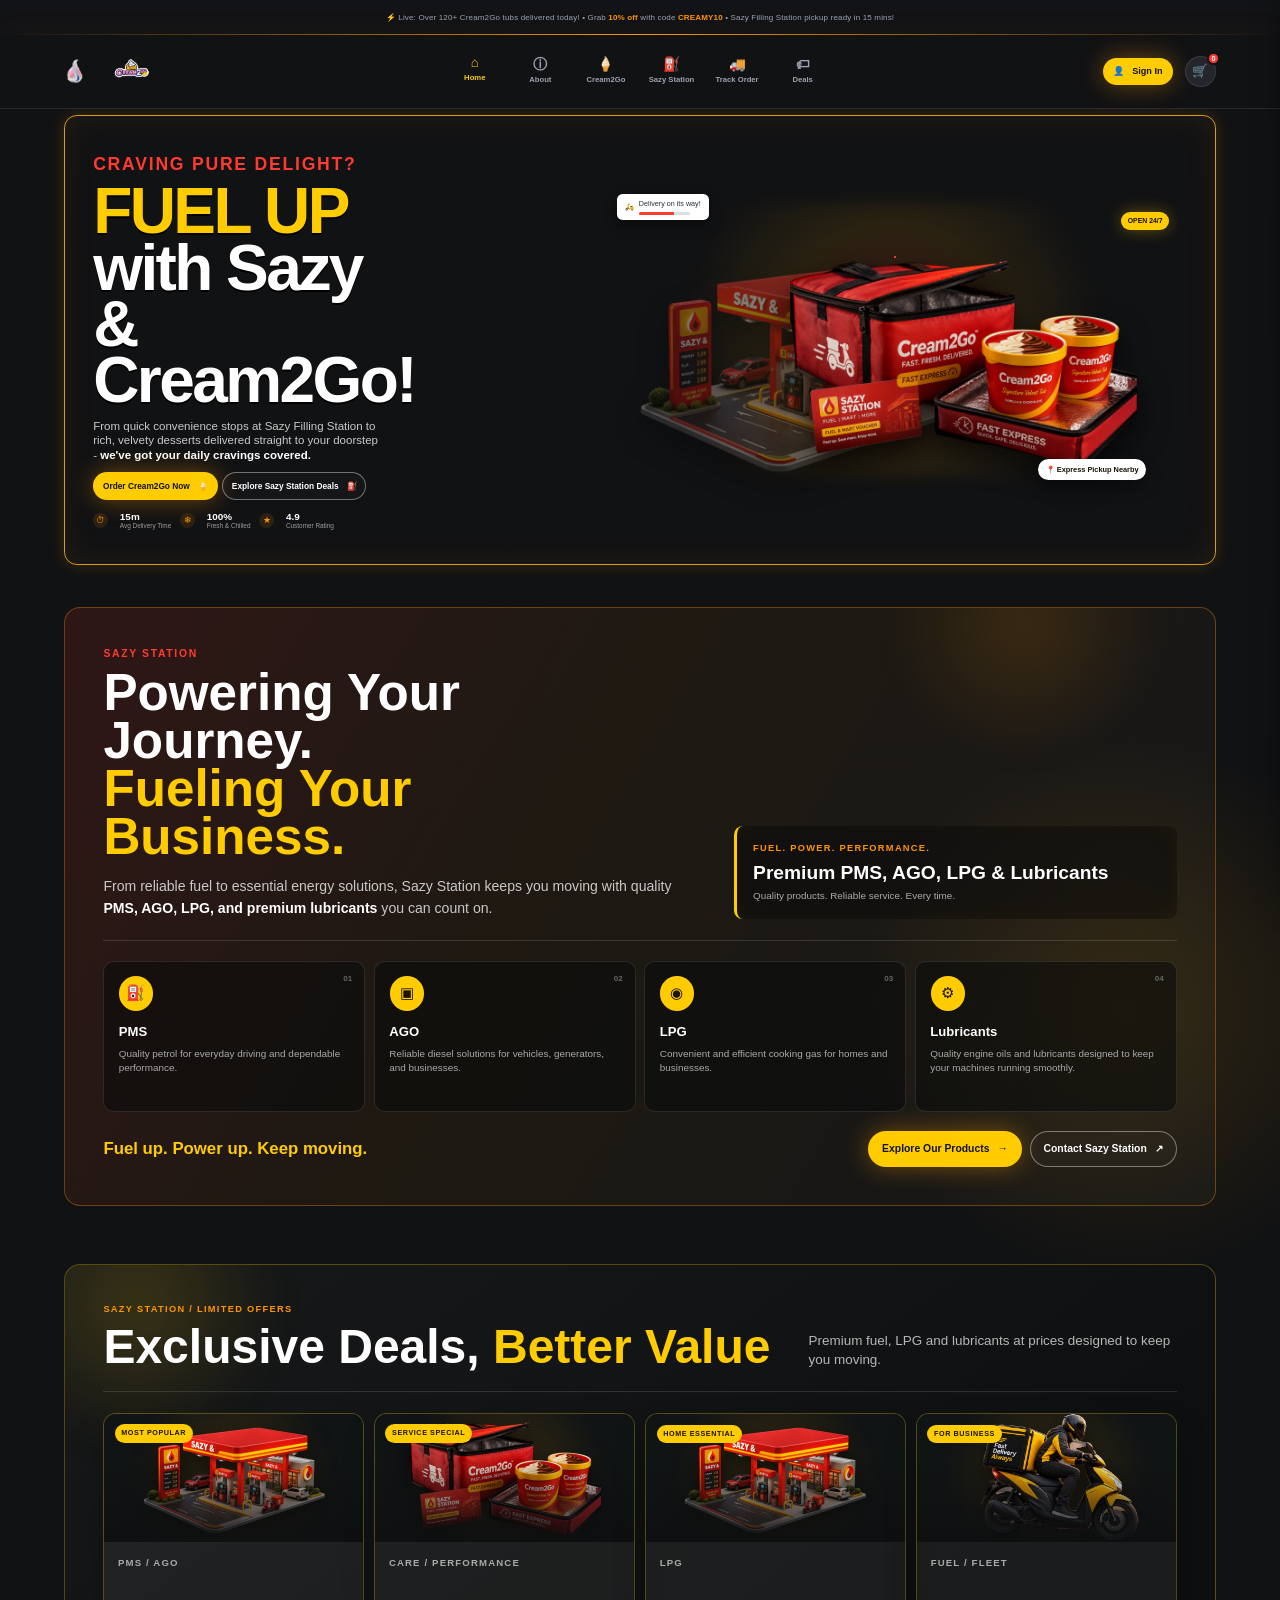
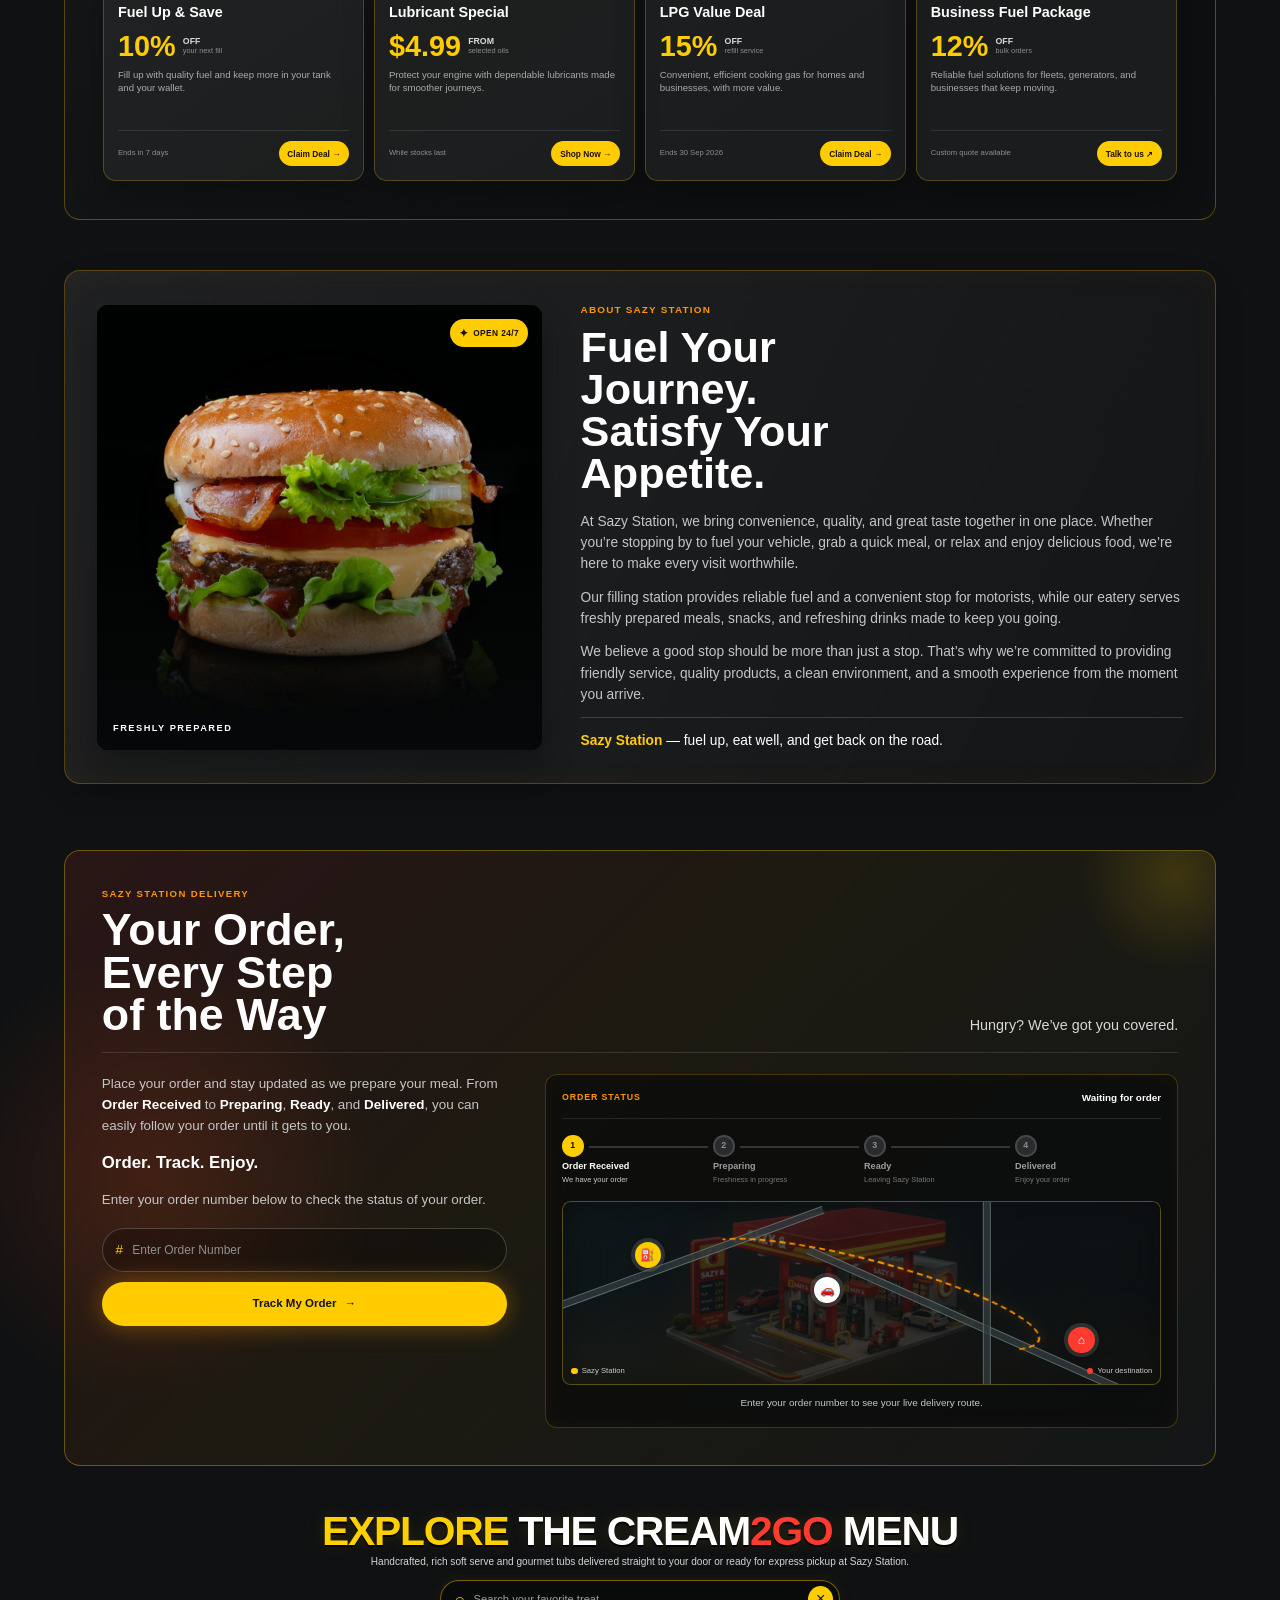
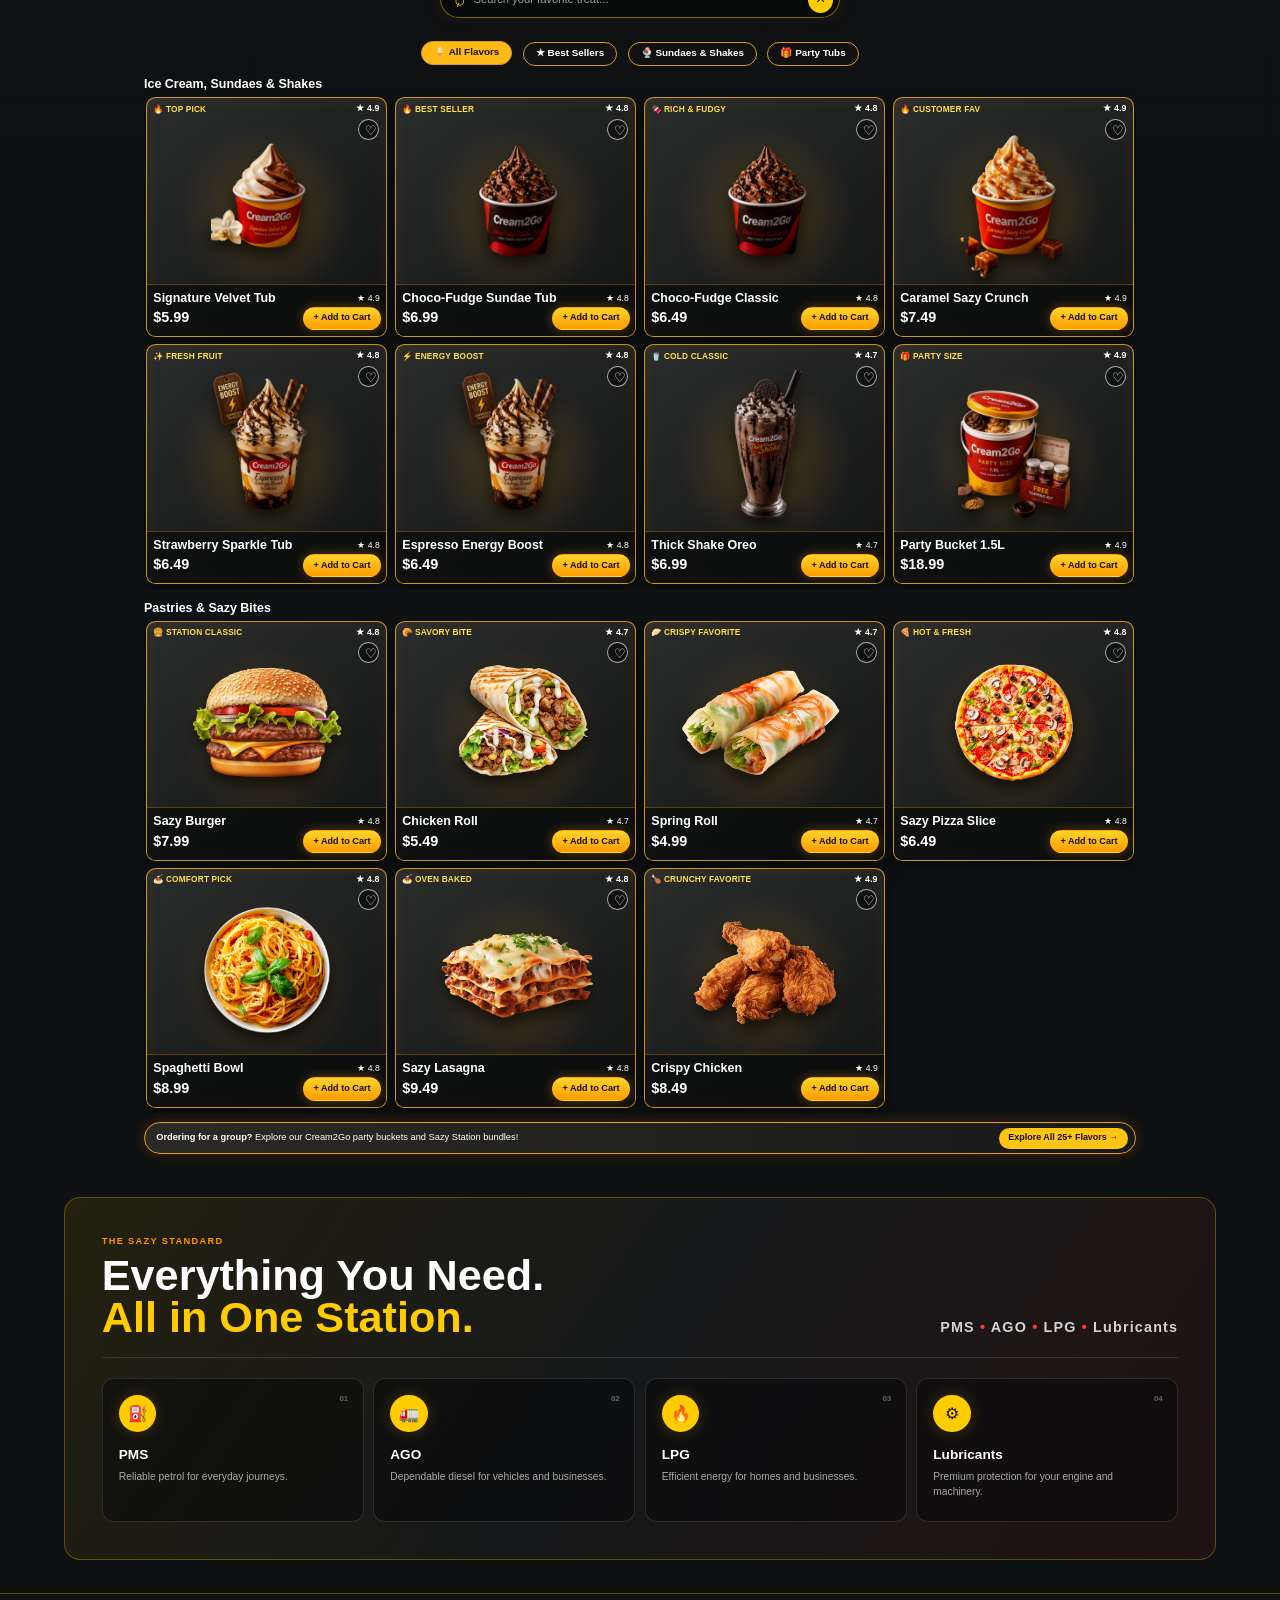
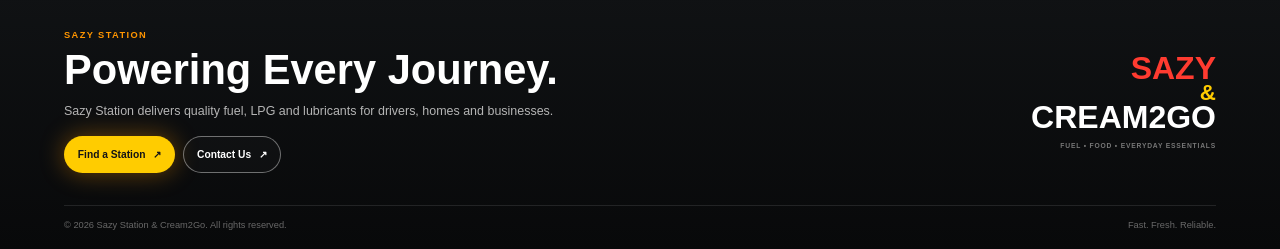
==== HTML/index.html @ ec2c4045 "first commit" ====
<!doctype html>
<html lang="en">
<head>
	<meta charset="UTF-8">
	<meta name="viewport" content="width=device-width, initial-scale=1">
	<meta name="description" content="Fast, fresh Cream2Go desserts and Sazy Station convenience, delivered with delight.">
	<title>Cream2Go | Fuel Up With Delight</title>
	<link rel="stylesheet" href="../CSS/style.css">
	<script src="../Javascript/main.js" defer></script>
</head>
<body>
	<a class="skip-link" href="#main-content">Skip to content</a>
	<div class="app-shell">
		<div class="top-ticker" role="status" aria-label="Today's delivery announcement">
			<p><span aria-hidden="true">⚡</span> Live: Over 120+ Cream2Go tubs delivered today! <span aria-hidden="true">•</span> Grab <strong>10% off</strong> with code <strong>CREAMY10</strong> <span aria-hidden="true">•</span> Sazy Filling Station pickup ready in 15 mins!</p>
		</div>
		<header class="navbar">
			<div class="container navbar__inner">
				<a class="brand" href="./index.html" aria-label="Sazy and Cream2Go home">
					<img class="brand__sazy-logo" src="../assets/BG_Removed_20260923_102336.png" alt="Sazy">
					<span class="brand__amp" aria-hidden="true"></span>
					<img class="brand__cream-logo" src="../assets/BG_Removed_20260923_102618.png" alt="Cream2Go">
				</a>

				<button class="navbar__toggle" type="button" aria-controls="primary-navigation" aria-expanded="false" data-menu-toggle>
					<span class="sr-only">Toggle menu</span><span aria-hidden="true">☰</span>
				</button>

				<nav id="primary-navigation" class="navbar__nav" aria-label="Primary navigation">
					<ul class="navbar__links">
						<li><a class="navbar__link is-active" href="#home" aria-current="page"><span aria-hidden="true">⌂</span><span>Home</span></a></li>
						<li><a class="navbar__link" href="#about"><span aria-hidden="true">ⓘ</span><span>About</span></a></li>
						<li><a class="navbar__link" href="#menu"><span aria-hidden="true">🍦</span><span>Cream2Go</span></a></li>
						<li><a class="navbar__link" href="#station"><span aria-hidden="true">⛽</span><span>Sazy Station</span></a></li>
						<li><a class="navbar__link" href="#track"><span aria-hidden="true">🚚</span><span>Track Order</span></a></li>
						<li><a class="navbar__link" href="#deals"><span aria-hidden="true">🏷</span><span>Deals</span></a></li>
					</ul>
				</nav>

				<div class="navbar__actions">
					<button class="button button--signin" type="button" data-action="signin"><span aria-hidden="true">👤</span> Sign In</button>
					<button class="icon-button cart-button" type="button" aria-label="Open cart, 0 items" data-action="cart"><span aria-hidden="true">🛒</span><span class="cart-button__badge" data-cart-count>0</span></button>
				</div>
			</div>
		</header>

		<main id="main-content" class="main-content">
			<section id="home" class="station-hero container" aria-labelledby="hero-title">
				<div class="station-hero__content">
					<p class="station-hero__eyebrow">CRAVING PURE DELIGHT?</p>
					<h1 id="hero-title" class="station-hero__title"><span class="station-hero__accent">FUEL UP</span> <span>with Sazy &amp; Cream2Go!</span></h1>
					<p class="station-hero__description">From quick convenience stops at Sazy Filling Station to rich, velvety desserts delivered straight to your doorstep - <strong>we've got your daily cravings covered.</strong></p>
					<div class="station-hero__actions">
						<button class="button button--primary button--pill" type="button" data-action="order">Order Cream2Go Now <span aria-hidden="true">🍦</span></button>
						<a class="button button--outline button--pill" href="#station">Explore Sazy Station Deals <span aria-hidden="true">⛽</span></a>
					</div>
					<div class="station-hero__metrics" aria-label="Cream2Go service metrics">
						<div class="station-metric"><span aria-hidden="true">⏱</span><strong>15m</strong><small>Avg Delivery Time</small></div>
						<div class="station-metric"><span aria-hidden="true">❄</span><strong>100%</strong><small>Fresh &amp; Chilled</small></div>
						<div class="station-metric"><span aria-hidden="true">★</span><strong>4.9</strong><small>Customer Rating</small></div>
					</div>
				</div>
				<div class="station-hero__visual" aria-label="Sazy Filling Station illustration">
					<div class="station-hero__halo" aria-hidden="true"></div>
					<img class="station-hero__station-image" src="../assets/BG_Removed_20260923_092543.png" alt="Sazy Filling Station with fuel pumps, cars, store, and delivery scooter">
					<img class="station-hero__product-image" src="../assets/BG_Removed_20260922_164307.png" alt="Cream2Go delivery bag, ice cream tubs, and Sazy Station voucher">
					<div class="station-hero__delivery"><span aria-hidden="true">🛵</span><span>Delivery on its way!<i><b></b></i></span></div>
					<span class="station-hero__badge">OPEN 24/7</span>
					<div class="station-hero__pickup"><span aria-hidden="true">📍</span> Express Pickup Nearby</div>
				</div>
			</section>

			<section id="station" class="fuel-section container" aria-labelledby="fuel-title">
				<div class="fuel-section__hero">
					<div>
						<p class="fuel-section__eyebrow">SAZY STATION</p>
						<h2 id="fuel-title">Powering Your Journey.<br><span>Fueling Your Business.</span></h2>
						<p class="fuel-section__summary">From reliable fuel to essential energy solutions, Sazy Station keeps you moving with quality <strong>PMS, AGO, LPG, and premium lubricants</strong> you can count on.</p>
					</div>
					<div class="fuel-section__short-hero"><span class="fuel-section__short-label">FUEL. POWER. PERFORMANCE.</span><strong>Premium PMS, AGO, LPG &amp; Lubricants</strong><small>Quality products. Reliable service. Every time.</small></div>
				</div>
				<div class="fuel-section__products" aria-label="Sazy Station energy products">
					<article class="fuel-card"><span class="fuel-card__number">01</span><span class="fuel-card__icon" aria-hidden="true">⛽</span><h3>PMS</h3><p>Quality petrol for everyday driving and dependable performance.</p></article>
					<article class="fuel-card"><span class="fuel-card__number">02</span><span class="fuel-card__icon" aria-hidden="true">▣</span><h3>AGO</h3><p>Reliable diesel solutions for vehicles, generators, and businesses.</p></article>
					<article class="fuel-card"><span class="fuel-card__number">03</span><span class="fuel-card__icon" aria-hidden="true">◉</span><h3>LPG</h3><p>Convenient and efficient cooking gas for homes and businesses.</p></article>
					<article class="fuel-card"><span class="fuel-card__number">04</span><span class="fuel-card__icon" aria-hidden="true">⚙</span><h3>Lubricants</h3><p>Quality engine oils and lubricants designed to keep your machines running smoothly.</p></article>
				</div>
				<div class="fuel-section__footer"><p><strong>Fuel up. Power up. Keep moving.</strong></p><div class="fuel-section__actions"><a class="button button--primary button--pill" href="#menu">Explore Our Products <span aria-hidden="true">→</span></a><button class="button button--outline button--pill" type="button" data-action="contact">Contact Sazy Station <span aria-hidden="true">↗</span></button></div></div>
			</section>

			<section id="deals" class="deals-section container" aria-labelledby="deals-title">
				<div class="deals-section__heading">
					<div><p class="deals-section__eyebrow">SAZY STATION / LIMITED OFFERS</p><h2 id="deals-title">Exclusive Deals, <span>Better Value</span></h2></div>
					<p>Premium fuel, LPG and lubricants at prices designed to keep you moving.</p>
				</div>
				<div class="deal-grid">
					<article class="deal-card deal-card--station">
						<div class="deal-card__image"><img src="../assets/BG_Removed_20260923_092543.png" alt="Sazy Station fuel pumps"><span class="deal-card__tag">MOST POPULAR</span></div>
						<div class="deal-card__body"><p class="deal-card__type">PMS / AGO</p><h3>Fuel Up &amp; Save</h3><div class="deal-card__price"><strong>10%</strong><span>OFF<br><small>your next fill</small></span></div><p>Fill up with quality fuel and keep more in your tank and your wallet.</p><div class="deal-card__meta"><span>Ends in 7 days</span><button class="deal-card__cta" type="button" data-action="deals">Claim Deal <span aria-hidden="true">→</span></button></div></div>
					</article>
					<article class="deal-card deal-card--delivery">
						<div class="deal-card__image"><img src="../assets/BG_Removed_20260922_164307.png" alt="Cream2Go delivery bag and Sazy Station voucher"><span class="deal-card__tag">SERVICE SPECIAL</span></div>
						<div class="deal-card__body"><p class="deal-card__type">CARE / PERFORMANCE</p><h3>Lubricant Special</h3><div class="deal-card__price"><strong>$4.99</strong><span>from<br><small>selected oils</small></span></div><p>Protect your engine with dependable lubricants made for smoother journeys.</p><div class="deal-card__meta"><span>While stocks last</span><button class="deal-card__cta" type="button" data-action="deals">Shop Now <span aria-hidden="true">→</span></button></div></div>
					</article>
					<article class="deal-card deal-card--lpg">
						<div class="deal-card__image"><img src="../assets/BG_Removed_20260923_092543.png" alt="Sazy Station store and service forecourt"><span class="deal-card__tag">HOME ESSENTIAL</span></div>
						<div class="deal-card__body"><p class="deal-card__type">LPG</p><h3>LPG Value Deal</h3><div class="deal-card__price"><strong>15%</strong><span>OFF<br><small>refill service</small></span></div><p>Convenient, efficient cooking gas for homes and businesses, with more value.</p><div class="deal-card__meta"><span>Ends 30 Sep 2026</span><button class="deal-card__cta" type="button" data-action="deals">Claim Deal <span aria-hidden="true">→</span></button></div></div>
					</article>
					<article class="deal-card deal-card--business">
						<div class="deal-card__image"><img src="../assets/bike.png" alt="Sazy Station delivery vehicle"><span class="deal-card__tag">FOR BUSINESS</span></div>
						<div class="deal-card__body"><p class="deal-card__type">FUEL / FLEET</p><h3>Business Fuel Package</h3><div class="deal-card__price"><strong>12%</strong><span>OFF<br><small>bulk orders</small></span></div><p>Reliable fuel solutions for fleets, generators, and businesses that keep moving.</p><div class="deal-card__meta"><span>Custom quote available</span><button class="deal-card__cta" type="button" data-action="contact">Talk to us <span aria-hidden="true">↗</span></button></div></div>
					</article>
				</div>
			</section>

			<section id="about" class="about-section container" aria-labelledby="about-title">
				<div class="about-section__visual">
					<div class="about-section__visual-glow" aria-hidden="true"></div>
					<img src="../assets/photo-1586190848861-99aa4a171e90.jpg" alt="Freshly prepared Sazy Station burger">
					<span class="about-section__stamp"><span aria-hidden="true">✦</span> OPEN 24/7</span>
					<span class="about-section__visual-label">FRESHLY PREPARED</span>
				</div>
				<div class="about-section__content">
					<div class="about-section__intro">
						<p class="about-section__eyebrow">ABOUT SAZY STATION</p>
						<h2 id="about-title">Fuel Your Journey. Satisfy Your Appetite.</h2>
					</div>
					<div class="about-section__copy">
					<p>At Sazy Station, we bring convenience, quality, and great taste together in one place. Whether you’re stopping by to fuel your vehicle, grab a quick meal, or relax and enjoy delicious food, we’re here to make every visit worthwhile.</p>
					<p>Our filling station provides reliable fuel and a convenient stop for motorists, while our eatery serves freshly prepared meals, snacks, and refreshing drinks made to keep you going.</p>
					<p>We believe a good stop should be more than just a stop. That’s why we’re committed to providing friendly service, quality products, a clean environment, and a smooth experience from the moment you arrive.</p>
					<p class="about-section__closing"><strong>Sazy Station</strong> — fuel up, eat well, and get back on the road.</p>
					</div>
				</div>
			</section>
			<section id="track" class="journey-section container" aria-labelledby="journey-title">
				<div class="journey-section__heading">
					<div>
						<p class="journey-section__eyebrow">SAZY STATION DELIVERY</p>
						<h2 id="journey-title">Your Order, Every Step of the Way</h2>
					</div>
					<p class="journey-section__lead">Hungry? We’ve got you covered.</p>
				</div>
				<div class="order-tracker">
					<div class="order-tracker__intro">
						<p>Place your order and stay updated as we prepare your meal. From <strong>Order Received</strong> to <strong>Preparing</strong>, <strong>Ready</strong>, and <strong>Delivered</strong>, you can easily follow your order until it gets to you.</p>
						<p class="order-tracker__motto"><strong>Order. Track. Enjoy.</strong></p>
						<p>Enter your order number below to check the status of your order.</p>
						<form class="order-tracker__form" data-track-form>
							<label class="sr-only" for="order-number">Enter order number</label>
							<div class="order-tracker__input-wrap"><span aria-hidden="true">#</span><input id="order-number" name="order-number" type="text" inputmode="text" placeholder="Enter Order Number" minlength="3" required></div>
							<button class="button button--primary button--pill" type="submit">Track My Order <span aria-hidden="true">→</span></button>
						</form>
						<p class="order-tracker__form-message" data-track-message role="status"></p>
					</div>
					<div class="order-tracker__status" data-track-result aria-live="polite">
						<div class="order-tracker__status-head"><span>ORDER STATUS</span><strong data-track-id>Waiting for order</strong></div>
						<ol class="order-timeline" aria-label="Order progress">
							<li class="is-current" data-track-step="received"><span>1</span><strong>Order Received</strong><small>We have your order</small></li>
							<li data-track-step="preparing"><span>2</span><strong>Preparing</strong><small>Freshness in progress</small></li>
							<li data-track-step="ready"><span>3</span><strong>Ready</strong><small>Leaving Sazy Station</small></li>
							<li data-track-step="delivered"><span>4</span><strong>Delivered</strong><small>Enjoy your order</small></li>
						</ol>
						<div class="delivery-map" aria-label="Delivery route map">
							<img class="delivery-map__scene" src="../assets/BG_Removed_20260923_092543.png" alt="Sazy Station delivery starting point">
							<div class="delivery-map__veil"></div>
							<div class="delivery-map__road delivery-map__road--one"></div><div class="delivery-map__road delivery-map__road--two"></div><div class="delivery-map__road delivery-map__road--three"></div>
							<div class="delivery-map__route"></div><span class="delivery-map__pin delivery-map__pin--station" aria-label="Sazy Station">⛽</span><span class="delivery-map__pin delivery-map__pin--home" aria-label="Delivery destination">⌂</span><span class="delivery-map__rider" data-track-rider aria-hidden="true">🚗</span>
							<div class="delivery-map__legend"><span><i class="delivery-map__dot delivery-map__dot--station"></i>Sazy Station</span><span><i class="delivery-map__dot delivery-map__dot--home"></i>Your destination</span></div>
						</div>
						<p class="order-tracker__eta" data-track-eta>Enter your order number to see your live delivery route.</p>
					</div>
				</div>
			</section>
			<section id="menu" class="menu-page container" aria-labelledby="menu-title">
			<h1 id="menu-title" class="menu-title"><span>EXPLORE</span> THE CREAM<span>2GO</span> MENU</h1>
			<p class="menu-subtitle">Handcrafted, rich soft serve and gourmet tubs delivered straight to your door or ready for express pickup at Sazy Station.</p>
			<div class="menu-search">
				<label class="sr-only" for="product-search">Search Cream2Go products</label>
				<span class="menu-search__icon" aria-hidden="true">⌕</span>
				<input id="product-search" type="search" placeholder="Search your favorite treat..." autocomplete="off" data-product-search>
				<button class="menu-search__clear" type="button" aria-label="Clear product search" data-search-clear hidden>×</button>
			</div>
			<p class="menu-search__status" data-search-status role="status" aria-live="polite"></p>
			<div class="menu-filters" aria-label="Menu categories">
				<button class="filter-button is-active" type="button">🍦 All Flavors</button>
				<button class="filter-button" type="button">★ Best Sellers</button>
				<button class="filter-button" type="button">🍨 Sundaes &amp; Shakes</button>
				<button class="filter-button" type="button">🎁 Party Tubs</button>
			</div>
			<h2 class="catalog-heading">Ice Cream, Sundaes &amp; Shakes</h2>
			<div class="product-grid product-grid--slider" aria-label="Ice cream products">
				<article class="product-card" data-product="Signature Velvet Tub" data-price="5.99"><div class="product-card__topline"><span>🔥 TOP PICK</span><strong>★ 4.9</strong></div><div class="product-card__image-wrap"><img src="../assets/BG_Removed_20260922_160816.png" alt="Signature Velvet ice cream tub"><button class="favorite-button" type="button" aria-label="Add Signature Velvet to favorites" data-action="favorite" aria-pressed="false">♡</button></div><div class="product-card__details"><h2>Signature Velvet Tub</h2><span>★ 4.9</span><p>$5.99</p><button class="button button--add" type="button" data-action="add-to-cart">+ Add to Cart</button></div></article>
				<article class="product-card" data-product="Choco-Fudge Sundae Tub" data-price="6.99"><div class="product-card__topline"><span>🔥 BEST SELLER</span><strong>★ 4.8</strong></div><div class="product-card__image-wrap"><img src="../assets/BG_Removed_20260922_161132.png" alt="Choco-Fudge Sundae Tub"><button class="favorite-button" type="button" aria-label="Add Choco-Fudge to favorites" data-action="favorite" aria-pressed="false">♡</button></div><div class="product-card__details"><h2>Choco-Fudge Sundae Tub</h2><span>★ 4.8</span><p>$6.99</p><button class="button button--add" type="button" data-action="add-to-cart">+ Add to Cart</button></div></article>
				<article class="product-card" data-product="Choco-Fudge Classic" data-price="6.49"><div class="product-card__topline"><span>🍫 RICH &amp; FUDGY</span><strong>★ 4.8</strong></div><div class="product-card__image-wrap"><img src="../assets/BG_Removed_20260922_160911.png" alt="Choco-Fudge Classic ice cream tub"><button class="favorite-button" type="button" aria-label="Add Choco-Fudge Classic to favorites" data-action="favorite" aria-pressed="false">♡</button></div><div class="product-card__details"><h2>Choco-Fudge Classic</h2><span>★ 4.8</span><p>$6.49</p><button class="button button--add" type="button" data-action="add-to-cart">+ Add to Cart</button></div></article>
				<article class="product-card" data-product="Caramel Sazy Crunch" data-price="7.49"><div class="product-card__topline"><span>🔥 CUSTOMER FAV</span><strong>★ 4.9</strong></div><div class="product-card__image-wrap"><img src="../assets/BG_Removed_20260922_161207.png" alt="Caramel Sazy Crunch ice cream tub"><button class="favorite-button" type="button" aria-label="Add Caramel Sazy Crunch to favorites" data-action="favorite" aria-pressed="false">♡</button></div><div class="product-card__details"><h2>Caramel Sazy Crunch</h2><span>★ 4.9</span><p>$7.49</p><button class="button button--add" type="button" data-action="add-to-cart">+ Add to Cart</button></div></article>
				<article class="product-card" data-product="Strawberry Sparkle Tub" data-price="6.49"><div class="product-card__topline"><span>✨ FRESH FRUIT</span><strong>★ 4.8</strong></div><div class="product-card__image-wrap"><img src="../assets/BG_Removed_20260922_161254.png" alt="Strawberry Sparkle ice cream tub"><button class="favorite-button" type="button" aria-label="Add Strawberry Sparkle to favorites" data-action="favorite" aria-pressed="false">♡</button></div><div class="product-card__details"><h2>Strawberry Sparkle Tub</h2><span>★ 4.8</span><p>$6.49</p><button class="button button--add" type="button" data-action="add-to-cart">+ Add to Cart</button></div></article>
				<article class="product-card" data-product="Espresso Energy Boost" data-price="6.49"><div class="product-card__topline"><span>⚡ ENERGY BOOST</span><strong>★ 4.8</strong></div><div class="product-card__image-wrap"><img src="../assets/BG_Removed_20260922_163102.png" alt="Espresso Energy Boost sundae"><button class="favorite-button" type="button" aria-label="Add Espresso Energy Boost to favorites" data-action="favorite" aria-pressed="false">♡</button></div><div class="product-card__details"><h2>Espresso Energy Boost</h2><span>★ 4.8</span><p>$6.49</p><button class="button button--add" type="button" data-action="add-to-cart">+ Add to Cart</button></div></article>
				<article class="product-card" data-product="Thick Shake Oreo" data-price="6.99"><div class="product-card__topline"><span>🥤 COLD CLASSIC</span><strong>★ 4.7</strong></div><div class="product-card__image-wrap"><img src="../assets/BG_Removed_20260922_163305.png" alt="Cream2Go Oreo thick shake"><button class="favorite-button" type="button" aria-label="Add Thick Shake Oreo to favorites" data-action="favorite" aria-pressed="false">♡</button></div><div class="product-card__details"><h2>Thick Shake Oreo</h2><span>★ 4.7</span><p>$6.99</p><button class="button button--add" type="button" data-action="add-to-cart">+ Add to Cart</button></div></article>
				<article class="product-card" data-product="Party Bucket 1.5L" data-price="18.99"><div class="product-card__topline"><span>🎁 PARTY SIZE</span><strong>★ 4.9</strong></div><div class="product-card__image-wrap"><img src="../assets/BG_Removed_20260922_163647.png" alt="Cream2Go 1.5 liter party bucket with topping kit"><button class="favorite-button" type="button" aria-label="Add Party Bucket to favorites" data-action="favorite" aria-pressed="false">♡</button></div><div class="product-card__details"><h2>Party Bucket 1.5L</h2><span>★ 4.9</span><p>$18.99</p><button class="button button--add" type="button" data-action="add-to-cart">+ Add to Cart</button></div></article>
			</div>
			<h2 class="catalog-heading">Pastries &amp; Sazy Bites</h2>
			<div class="product-grid product-grid--slider" aria-label="Pastries and savory bites">
				<article class="product-card" data-product="Sazy Burger" data-price="7.99"><div class="product-card__topline"><span>🍔 STATION CLASSIC</span><strong>★ 4.8</strong></div><div class="product-card__image-wrap"><img src="../assets/burger.png" alt="Sazy burger"><button class="favorite-button" type="button" aria-label="Add Sazy Burger to favorites" data-action="favorite" aria-pressed="false">♡</button></div><div class="product-card__details"><h2>Sazy Burger</h2><span>★ 4.8</span><p>$7.99</p><button class="button button--add" type="button" data-action="add-to-cart">+ Add to Cart</button></div></article>
				<article class="product-card" data-product="Chicken Roll" data-price="5.49"><div class="product-card__topline"><span>🥐 SAVORY BITE</span><strong>★ 4.7</strong></div><div class="product-card__image-wrap"><img src="../assets/chicken-roll.png" alt="Chicken roll pastry"><button class="favorite-button" type="button" aria-label="Add Chicken Roll to favorites" data-action="favorite" aria-pressed="false">♡</button></div><div class="product-card__details"><h2>Chicken Roll</h2><span>★ 4.7</span><p>$5.49</p><button class="button button--add" type="button" data-action="add-to-cart">+ Add to Cart</button></div></article>
				<article class="product-card" data-product="Spring Roll" data-price="4.99"><div class="product-card__topline"><span>🥟 CRISPY FAVORITE</span><strong>★ 4.7</strong></div><div class="product-card__image-wrap"><img src="../assets/spring-roll.png" alt="Crispy spring rolls"><button class="favorite-button" type="button" aria-label="Add Spring Roll to favorites" data-action="favorite" aria-pressed="false">♡</button></div><div class="product-card__details"><h2>Spring Roll</h2><span>★ 4.7</span><p>$4.99</p><button class="button button--add" type="button" data-action="add-to-cart">+ Add to Cart</button></div></article>
				<article class="product-card" data-product="Sazy Pizza Slice" data-price="6.49"><div class="product-card__topline"><span>🍕 HOT &amp; FRESH</span><strong>★ 4.8</strong></div><div class="product-card__image-wrap"><img src="../assets/pizza.png" alt="Fresh pizza slice"><button class="favorite-button" type="button" aria-label="Add Pizza Slice to favorites" data-action="favorite" aria-pressed="false">♡</button></div><div class="product-card__details"><h2>Sazy Pizza Slice</h2><span>★ 4.8</span><p>$6.49</p><button class="button button--add" type="button" data-action="add-to-cart">+ Add to Cart</button></div></article>
				<article class="product-card" data-product="Spaghetti Bowl" data-price="8.99"><div class="product-card__topline"><span>🍝 COMFORT PICK</span><strong>★ 4.8</strong></div><div class="product-card__image-wrap"><img src="../assets/spaghetti.png" alt="Spaghetti bowl"><button class="favorite-button" type="button" aria-label="Add Spaghetti Bowl to favorites" data-action="favorite" aria-pressed="false">♡</button></div><div class="product-card__details"><h2>Spaghetti Bowl</h2><span>★ 4.8</span><p>$8.99</p><button class="button button--add" type="button" data-action="add-to-cart">+ Add to Cart</button></div></article>
				<article class="product-card" data-product="Sazy Lasagna" data-price="9.49"><div class="product-card__topline"><span>🍝 OVEN BAKED</span><strong>★ 4.8</strong></div><div class="product-card__image-wrap"><img src="../assets/lasagna.png" alt="Baked lasagna portion"><button class="favorite-button" type="button" aria-label="Add Sazy Lasagna to favorites" data-action="favorite" aria-pressed="false">♡</button></div><div class="product-card__details"><h2>Sazy Lasagna</h2><span>★ 4.8</span><p>$9.49</p><button class="button button--add" type="button" data-action="add-to-cart">+ Add to Cart</button></div></article>
				<article class="product-card" data-product="Crispy Chicken" data-price="8.49"><div class="product-card__topline"><span>🍗 CRUNCHY FAVORITE</span><strong>★ 4.9</strong></div><div class="product-card__image-wrap"><img src="../assets/fried-chicken.png" alt="Crispy fried chicken"><button class="favorite-button" type="button" aria-label="Add Crispy Chicken to favorites" data-action="favorite" aria-pressed="false">♡</button></div><div class="product-card__details"><h2>Crispy Chicken</h2><span>★ 4.9</span><p>$8.49</p><button class="button button--add" type="button" data-action="add-to-cart">+ Add to Cart</button></div></article>
			</div>
			<div class="group-order"><span><strong>Ordering for a group?</strong> Explore our Cream2Go party buckets and Sazy Station bundles!</span><button type="button" data-action="deals">Explore All 25+ Flavors <span aria-hidden="true">→</span></button></div>
		</section>
		<section class="essentials-section container" aria-labelledby="essentials-title">
			<div class="essentials-section__heading"><div><p class="essentials-section__eyebrow">THE SAZY STANDARD</p><h2 id="essentials-title">Everything You Need.<br><span>All in One Station.</span></h2></div><p>PMS <b>•</b> AGO <b>•</b> LPG <b>•</b> Lubricants</p></div>
			<div class="essentials-grid">
				<article class="essential-card"><span class="essential-card__icon" aria-hidden="true">⛽</span><span class="essential-card__index">01</span><h3>PMS</h3><p>Reliable petrol for everyday journeys.</p></article>
				<article class="essential-card"><span class="essential-card__icon" aria-hidden="true">🚛</span><span class="essential-card__index">02</span><h3>AGO</h3><p>Dependable diesel for vehicles and businesses.</p></article>
				<article class="essential-card"><span class="essential-card__icon" aria-hidden="true">🔥</span><span class="essential-card__index">03</span><h3>LPG</h3><p>Efficient energy for homes and businesses.</p></article>
				<article class="essential-card"><span class="essential-card__icon" aria-hidden="true">⚙</span><span class="essential-card__index">04</span><h3>Lubricants</h3><p>Premium protection for your engine and machinery.</p></article>
			</div>
		</section>
		</main>

		<footer class="site-footer">
			<div class="site-footer__inner container"><div class="site-footer__copy"><p class="site-footer__eyebrow">SAZY STATION</p><h2>Powering Every Journey.</h2><p>Sazy Station delivers quality fuel, LPG and lubricants for drivers, homes and businesses.</p><div class="site-footer__actions"><a class="button button--primary button--pill" href="#station">Find a Station <span aria-hidden="true">↗</span></a><button class="button button--outline button--pill" type="button" data-action="contact">Contact Us <span aria-hidden="true">↗</span></button></div></div><div class="site-footer__mark" aria-hidden="true"><span>SAZY</span><b>&amp;</b><strong>CREAM2GO</strong><small>FUEL • FOOD • EVERYDAY ESSENTIALS</small></div></div>
			<div class="site-footer__bottom container"><p>&copy; <span data-current-year>2026</span> Sazy Station &amp; Cream2Go. All rights reserved.</p><span>Fast. Fresh. Reliable.</span></div>
		</footer>
		<div class="cart-backdrop" data-cart-close></div>
		<aside class="cart-panel" aria-labelledby="cart-title" aria-hidden="true">
			<div class="cart-panel__header"><h2 id="cart-title">Your Cart</h2><button class="cart-panel__close" type="button" aria-label="Close cart" data-cart-close>×</button></div>
			<div class="cart-panel__items" data-cart-items><p class="cart-panel__empty">Your cart is empty.</p></div>
			<div class="cart-panel__footer"><div><span>Total</span><strong data-cart-total>$0.00</strong></div><button class="button button--primary button--pill" type="button" data-action="checkout">Checkout</button></div>
		</aside>
		<div class="toast" role="status" aria-live="polite" data-toast></div>
	</div>
</body>
</html>
---- CSS/style.css ----
:root {
	/* Color tokens */
	--bg-primary: #121316;
	--bg-secondary: #1a1c21;
	--text-primary: #ffffff;
	--text-secondary: #9ca3af;
	--text-muted: #6b7280;
	--accent-red: #ff3b30;
	--accent-gold: #ffcc00;
	--accent-orange: #ff9500;
	--card-bg: rgba(255, 255, 255, 0.05);
	--card-bg-strong: rgba(255, 255, 255, 0.08);
	--border-subtle: rgba(255, 255, 255, 0.1);
	--border-glow: 1px solid rgba(255, 153, 0, 0.3);

	/* Ambient glow tokens */
	--glow-yellow: radial-gradient(circle, rgba(255, 204, 0, 0.16), transparent 65%);
	--glow-orange: radial-gradient(circle, rgba(255, 149, 0, 0.14), transparent 68%);
	--shadow-glow: 0 0 25px rgba(255, 153, 0, 0.4);
	--shadow-glow-soft: 0 0 40px rgba(255, 153, 0, 0.16);
	--shadow-card: 0 16px 40px rgba(0, 0, 0, 0.24);

	/* Typography tokens */
	--font-sans: "Trebuchet MS", "Arial Narrow", Arial, sans-serif;
	--text-xs: 0.75rem;
	--text-sm: 0.875rem;
	--text-base: 1rem;
	--text-lg: 1.125rem;
	--text-xl: 1.375rem;
	--text-display: clamp(2.25rem, 7vw, 5.25rem);
	--line-tight: 1.05;
	--line-normal: 1.5;

	/* Layout tokens */
	--content-width: 72rem;
	--gutter: clamp(1.25rem, 4vw, 4rem);
	--space-1: 0.25rem;
	--space-2: 0.5rem;
	--space-3: 0.75rem;
	--space-4: 1rem;
	--space-5: 1.5rem;
	--space-6: 2rem;
	--space-7: 3rem;
	--space-8: 5rem;
	--radius-sm: 0.375rem;
	--radius-md: 0.75rem;
	--radius-pill: 999px;
	--transition-fast: 160ms ease;
}

*,
*::before,
*::after {
	box-sizing: border-box;
}

html {
	font-size: 100%;
	scroll-behavior: smooth;
}

body {
	min-width: 320px;
	min-height: 100vh;
	margin: 0;
	overflow-x: hidden;
	color: var(--text-primary);
	background: var(--bg-primary);
	font-family: var(--font-sans);
	font-size: var(--text-base);
	line-height: var(--line-normal);
	-webkit-font-smoothing: antialiased;
	text-rendering: optimizeLegibility;
}

button,
input,
textarea,
select {
	color: inherit;
	font: inherit;
}

button,
a {
	-webkit-tap-highlight-color: transparent;
}

button {
	border: 0;
	cursor: pointer;
}

a {
	color: inherit;
	text-decoration: none;
}

img,
svg {
	display: block;
	max-width: 100%;
}

ul,
ol {
	padding: 0;
	list-style: none;
}

:focus-visible {
	outline: 3px solid var(--accent-gold);
	outline-offset: 4px;
}

::selection {
	color: var(--bg-primary);
	background: var(--accent-gold);
}

.skip-link {
	position: fixed;
	z-index: 10;
	top: var(--space-3);
	left: var(--space-3);
	padding: var(--space-2) var(--space-3);
	color: var(--bg-primary);
	background: var(--accent-gold);
	border-radius: var(--radius-sm);
	transform: translateY(-150%);
	transition: transform var(--transition-fast);
}

.skip-link:focus {
	transform: translateY(0);
}

.app-shell {
	position: relative;
	isolation: isolate;
	min-height: 100vh;
	overflow: hidden;
	background: radial-gradient(circle at 12% 55%, rgba(255, 84, 25, 0.14), transparent 14rem), radial-gradient(circle at 88% 20%, rgba(255, 170, 0, 0.13), transparent 17rem), linear-gradient(180deg, #111214 0%, #0e1011 100%);
}

.app-shell::before,
.app-shell::after {
	position: absolute;
	z-index: -1;
	width: min(42rem, 70vw);
	aspect-ratio: 1;
	content: "";
	pointer-events: none;
}

.app-shell::before {
	top: 5rem;
	right: 5%;
	width: 2px;
	height: 2px;
	background: #ffcc00;
	box-shadow: 10rem 5rem #ff7b00, -20rem 11rem #ff3b30, 28rem 19rem #ffcc00, -7rem 22rem #ff7b00, 42rem 7rem #ff3b30, 17rem 31rem #ffcc00;
}

.app-shell::after {
	inset: 4.2rem 0 auto;
	width: 100%;
	height: 1px;
	background: linear-gradient(90deg, transparent, rgba(255, 120, 0, 0.45), transparent);
}

.container {
	width: min(100% - (var(--gutter) * 2), var(--content-width));
	margin-inline: auto;
}

.site-header {
	padding-block: var(--space-5);
	border-bottom: 1px solid var(--border-subtle);
}

.site-header__inner,
.site-nav,
.site-nav__list,
.hero__actions,
.status-row {
	display: flex;
	align-items: center;
}

.site-header__inner {
	justify-content: space-between;
	gap: var(--space-5);
}

.brand {
	display: inline-flex;
	align-items: center;
	gap: var(--space-3);
	font-weight: 800;
	letter-spacing: 0.04em;
	text-transform: uppercase;
}

.brand__mark {
	display: grid;
	width: 2.5rem;
	height: 2.5rem;
	place-items: center;
	color: var(--bg-primary);
	background: var(--accent-gold);
	border-radius: var(--radius-sm);
	box-shadow: var(--shadow-glow);
}

.site-nav__list {
	gap: var(--space-5);
}

.site-nav__link {
	color: var(--text-secondary);
	font-size: var(--text-sm);
	transition: color var(--transition-fast);
}

.site-nav__link:hover,
.site-nav__link[aria-current="page"] {
	color: var(--text-primary);
}

.main-content { padding-block: 0.55rem 1rem; }

.station-hero {
	display: grid;
	grid-template-columns: minmax(0, 0.88fr) minmax(22rem, 1.12fr);
	align-items: center;
	gap: clamp(1rem, 3vw, 3.5rem);
	min-height: 24rem;
	padding-block: 0.75rem 1rem;
}

.station-hero__content { position: relative; z-index: 1; }
.station-hero__eyebrow { margin: 0 0 0.35rem; color: var(--accent-red); font-size: clamp(0.72rem, 1.6vw, 1rem); font-weight: 900; letter-spacing: 0.1em; }
.station-hero__title { max-width: 10ch; margin: 0 0 0.8rem; font-size: clamp(2rem, 5vw, 4.35rem); font-weight: 900; line-height: 0.94; letter-spacing: -0.04em; text-shadow: 0 0.15rem 0 #000; }
.station-hero__title span { display: block; color: var(--accent-gold); }
.station-hero__description { max-width: 29rem; margin: 0 0 1rem; color: #c9c9c9; font-size: clamp(0.72rem, 1.35vw, 0.95rem); line-height: 1.45; }
.station-hero__description strong { color: #fff; }
.station-hero__actions { display: flex; flex-wrap: wrap; gap: 0.5rem; }
.station-hero__actions .button { min-height: 2.3rem; padding: 0.5rem 0.85rem; font-size: 0.7rem; }
.station-hero__metrics { display: flex; flex-wrap: wrap; gap: 0.7rem; margin-top: 1.2rem; }
.station-metric { display: grid; grid-template-columns: 1.35rem auto; column-gap: 0.32rem; align-items: center; min-width: 5rem; }
.station-metric > span { grid-row: span 2; display: grid; width: 1.25rem; height: 1.25rem; place-items: center; color: var(--accent-orange); background: rgba(255, 149, 0, 0.12); border-radius: 50%; font-size: 0.7rem; }
.station-metric strong { font-size: 0.7rem; line-height: 1; }
.station-metric small { color: #9d9d9d; font-size: 0.49rem; line-height: 1.1; white-space: nowrap; }
.station-hero__visual { position: relative; min-height: 22rem; }
.station-hero__halo { position: absolute; inset: 8% 4%; background: radial-gradient(circle, rgba(255, 54, 28, 0.2), rgba(255, 174, 0, 0.06) 42%, transparent 68%); filter: blur(0.5rem); }
.station-hero__visual img { position: absolute; inset: 0; width: 100%; height: 100%; object-fit: contain; filter: drop-shadow(0 1rem 1.2rem rgba(0, 0, 0, 0.65)); }
.station-hero__badge { position: absolute; top: 9%; right: 5%; padding: 0.35rem 0.65rem; color: #17100a; background: var(--accent-gold); border-radius: var(--radius-pill); box-shadow: 0 0 1rem rgba(255, 204, 0, 0.35); font-size: 0.58rem; font-weight: 900; }
.station-hero__pickup { position: absolute; right: 4%; bottom: 6%; padding: 0.42rem 0.68rem; color: #17100a; background: #fff; border-radius: var(--radius-pill); box-shadow: 0 0.4rem 1rem rgba(0, 0, 0, 0.35); font-size: 0.58rem; font-weight: 800; }

.hero {
	display: grid;
	grid-template-columns: minmax(0, 1.2fr) minmax(18rem, 0.8fr);
	align-items: center;
	gap: var(--space-8);
}

.eyebrow {
	margin-bottom: var(--space-4);
	color: var(--accent-orange);
	font-size: var(--text-sm);
	font-weight: 700;
	letter-spacing: 0.12em;
	text-transform: uppercase;
}

.hero__title {
	max-width: 11ch;
	margin-bottom: var(--space-5);
	font-size: var(--text-display);
	line-height: var(--line-tight);
	letter-spacing: -0.02em;
}

.hero__description {
	max-width: 38rem;
	margin-bottom: var(--space-6);
	color: var(--text-secondary);
	font-size: var(--text-lg);
}

.hero__actions {
	flex-wrap: wrap;
	gap: var(--space-3);
}

.button {
	display: inline-flex;
	min-height: 2.75rem;
	align-items: center;
	justify-content: center;
	gap: var(--space-2);
	padding: var(--space-3) var(--space-5);
	border: 1px solid transparent;
	border-radius: var(--radius-sm);
	font-weight: 700;
	transition: transform var(--transition-fast), box-shadow var(--transition-fast), background var(--transition-fast);
}

.button:hover {
	transform: translateY(-2px);
}

.button--primary {
	color: var(--bg-primary);
	background: var(--accent-gold);
	box-shadow: var(--shadow-glow);
}

.button--primary:hover {
	background: #ffe066;
}

.button--secondary {
	color: var(--text-primary);
	background: var(--card-bg);
	border-color: rgba(255, 153, 0, 0.3);
}

.button--secondary:hover {
	background: var(--card-bg-strong);
	box-shadow: var(--shadow-glow-soft);
}

.feature-panel {
	padding: clamp(var(--space-5), 5vw, var(--space-7));
	background: var(--card-bg);
	border: var(--border-glow);
	border-radius: var(--radius-md);
	box-shadow: var(--shadow-card);
	backdrop-filter: blur(14px);
}

.feature-panel__title {
	margin-bottom: var(--space-5);
	font-size: var(--text-xl);
}

.status-row {
	justify-content: space-between;
	gap: var(--space-4);
	padding-block: var(--space-4);
	border-top: 1px solid var(--border-subtle);
}

.status-row__label {
	color: var(--text-secondary);
}

.status-row__value {
	color: var(--accent-gold);
	font-size: var(--text-sm);
	font-weight: 700;
}

.site-footer {
	padding-block: var(--space-5);
	color: var(--text-muted);
	border-top: 1px solid var(--border-subtle);
	font-size: var(--text-sm);
}

@media (max-width: 700px) {
	.site-header__inner,
	.site-nav__list {
		align-items: flex-start;
	}

	.site-header__inner {
		flex-direction: column;
	}

	.site-nav__list {
		gap: var(--space-4);
	}

	.hero {
		grid-template-columns: 1fr;
		gap: var(--space-7);
	}
}

@media (prefers-reduced-motion: reduce) {
	*,
	*::before,
	*::after {
		scroll-behavior: auto !important;
		transition-duration: 0.01ms !important;
	}
}

/* --- COMPONENT ARCHITECTURE --- */
.sr-only {
	position: absolute;
	width: 1px;
	height: 1px;
	padding: 0;
	overflow: hidden;
	clip: rect(0, 0, 0, 0);
	white-space: nowrap;
	border: 0;
}

.top-ticker {
	position: relative;
	padding: 0.55rem var(--gutter);
	color: var(--text-secondary);
	background: var(--bg-primary);
	font-size: var(--text-xs);
	text-align: center;
	letter-spacing: 0.02em;
}

.top-ticker::after {
	position: absolute;
	right: 0;
	bottom: 0;
	left: 0;
	height: 1px;
	content: "";
	background: linear-gradient(90deg, transparent, var(--accent-orange), transparent);
	box-shadow: var(--shadow-glow);
}

.top-ticker strong { color: var(--accent-orange); }

.navbar {
	position: relative;
	z-index: 2;
	padding-block: 0.85rem;
	background: rgba(18, 19, 22, 0.86);
	border-bottom: 1px solid var(--border-subtle);
	backdrop-filter: blur(16px);
}

.navbar__inner { display: flex; align-items: center; justify-content: space-between; gap: var(--space-5); }
.brand { display: inline-flex; align-items: center; gap: 0.08rem; min-width: 0; }
.brand__sazy-logo { width: 1.55rem; height: 2rem; object-fit: contain; }
.brand__cream-logo { width: 6.3rem; height: 2.35rem; object-fit: contain; }
.brand__amp { color: var(--accent-gold); font-size: 1.35rem; font-weight: 900; line-height: 1; }
.navbar__links { display: flex; align-items: stretch; gap: clamp(0.7rem, 2vw, 2rem); }
.navbar__link { display: grid; min-width: 4rem; gap: 0.18rem; justify-items: center; color: var(--text-secondary); font-size: 0.68rem; font-weight: 700; text-align: center; transition: color var(--transition-fast), transform var(--transition-fast); }
.navbar__link span:first-child { font-size: 1.2rem; line-height: 1; }
.navbar__link:hover, .navbar__link.is-active { color: var(--accent-gold); transform: translateY(-2px); }
.navbar__actions { display: flex; align-items: center; gap: var(--space-3); }
.button--signin { min-height: 2.4rem; padding: 0.55rem 1rem; color: var(--bg-primary); background: var(--accent-gold); border-radius: var(--radius-pill); box-shadow: var(--shadow-glow); font-size: var(--text-sm); }
.button--signin:hover { background: #ffe066; }
.navbar__toggle { display: none; color: var(--text-primary); background: transparent; font-size: 1.5rem; }
.icon-button { position: relative; display: inline-grid; width: 2.65rem; height: 2.65rem; place-items: center; color: var(--text-primary); background: #24262c; border: 1px solid var(--border-subtle); border-radius: 50%; transition: color var(--transition-fast), background var(--transition-fast), transform var(--transition-fast); }
.icon-button:hover { color: var(--accent-gold); background: #2d3037; transform: translateY(-2px); }
.cart-button__badge { position: absolute; top: -0.3rem; right: -0.3rem; display: grid; width: 1.15rem; height: 1.15rem; place-items: center; color: var(--text-primary); background: var(--accent-red); border: 2px solid var(--bg-primary); border-radius: 50%; font-size: 0.65rem; font-weight: 800; }

.main-content { padding-block: clamp(3.5rem, 8vw, 7rem); }
.hero { display: grid; grid-template-columns: minmax(0, 0.92fr) minmax(0, 1.08fr); align-items: center; gap: clamp(2.5rem, 6vw, 6rem); }
.hero-content__eyebrow { margin-bottom: 0.5rem; color: var(--accent-red); font-size: clamp(0.9rem, 2vw, 1.25rem); font-weight: 900; letter-spacing: 0.1em; }
.hero-content__title { max-width: 10ch; margin-bottom: var(--space-5); color: var(--text-primary); font-size: clamp(2.8rem, 6vw, 5.7rem); font-weight: 900; line-height: 0.97; letter-spacing: -0.04em; }
.hero-content__title span { display: block; color: var(--accent-gold); }
.hero-content__description { max-width: 34rem; margin-bottom: var(--space-6); color: var(--text-secondary); font-size: var(--text-lg); line-height: 1.65; }
.hero-content__description strong { color: var(--text-primary); }
.cta-group { display: flex; flex-wrap: wrap; gap: var(--space-3); }
.button--pill { border-radius: var(--radius-pill); }
.button--outline { color: var(--text-primary); background: rgba(255, 255, 255, 0.02); border-color: rgba(255, 255, 255, 0.4); }
.button--outline:hover { border-color: var(--accent-gold); box-shadow: var(--shadow-glow-soft); }
.hero-metrics { display: flex; flex-wrap: wrap; align-items: center; gap: clamp(0.8rem, 2vw, 1.7rem); margin-top: clamp(2rem, 5vw, 3.5rem); }
.metric { display: flex; align-items: center; gap: 0.55rem; }
.metric__icon { display: grid; width: 2rem; height: 2rem; place-items: center; color: var(--accent-orange); background: rgba(255, 149, 0, 0.1); border-radius: 50%; }
.metric strong, .metric small { display: block; }
.metric strong { font-size: 1rem; }
.metric small { color: var(--text-secondary); font-size: 0.67rem; white-space: nowrap; }
.icon-button--small { width: 2.15rem; height: 2.15rem; margin-left: auto; font-size: 0.9rem; }
.icon-button--small + .icon-button--small { margin-left: -0.5rem; }

.hero-visual-container { position: relative; min-height: clamp(27rem, 48vw, 39rem); overflow: visible; background: radial-gradient(circle at 55% 47%, rgba(255, 204, 0, 0.22), transparent 36%), rgba(255, 255, 255, 0.025); border: var(--border-glow); border-radius: 1rem; box-shadow: inset 0 0 60px rgba(255, 149, 0, 0.08), var(--shadow-glow-soft); }
.hero-visual-container__glow { position: absolute; inset: 10%; background: var(--glow-orange); filter: blur(20px); pointer-events: none; }
.hero-visual-container__image { position: absolute; inset: 2%; width: 96%; height: 96%; object-fit: contain; filter: drop-shadow(0 1.2rem 1.6rem rgba(0, 0, 0, 0.55)); }
.badge-top-seller { position: absolute; top: 1.2rem; right: 1.2rem; padding: 0.5rem 0.8rem; color: var(--accent-gold); background: rgba(18, 19, 22, 0.76); border: 1px solid rgba(255, 204, 0, 0.3); border-radius: var(--radius-pill); font-size: 0.7rem; font-weight: 800; letter-spacing: 0.08em; }
.tooltip-delivery { position: absolute; top: 12%; left: -2rem; display: flex; align-items: center; gap: 0.6rem; width: 13rem; padding: 0.8rem; color: var(--bg-primary); background: white; border-radius: var(--radius-md); box-shadow: var(--shadow-card); font-size: 0.72rem; }
.tooltip-delivery__icon { font-size: 1.4rem; }
.tooltip-delivery strong, .tooltip-delivery small { display: block; }
.tooltip-delivery small { margin-top: 0.15rem; color: #64707c; }
.tooltip-delivery i { display: block; height: 0.25rem; margin-top: 0.5rem; overflow: hidden; background: #e6e7e8; border-radius: var(--radius-pill); }
.tooltip-delivery i b { display: block; width: 72%; height: 100%; background: var(--accent-red); border-radius: inherit; }
.tooltip-pickup { position: absolute; bottom: 27%; left: -1.8rem; padding: 0.65rem 0.9rem; color: var(--bg-primary); background: white; border-radius: var(--radius-pill); box-shadow: var(--shadow-card); font-size: 0.75rem; font-weight: 700; }
.quick-card { position: absolute; right: -2rem; bottom: 1.4rem; width: min(15rem, 48%); padding: 1rem; color: var(--text-primary); background: rgba(18, 19, 22, 0.82); border: 1px solid rgba(255, 153, 0, 0.35); border-radius: var(--radius-md); box-shadow: var(--shadow-card); backdrop-filter: blur(10px); }
.quick-card__eyebrow { margin-bottom: 0.5rem; color: var(--accent-orange); font-size: 0.62rem; font-weight: 800; letter-spacing: 0.08em; }
.quick-card h2 { margin-bottom: 0.7rem; font-size: 1rem; line-height: 1.2; }
.quick-card__price { margin-bottom: 0.7rem; color: var(--accent-gold); font-size: 1.15rem; font-weight: 800; }
.button--add { width: 100%; min-height: 2.25rem; padding: 0.45rem 0.6rem; color: white; background: var(--accent-red); border-radius: var(--radius-pill); font-size: 0.7rem; }
.button--add:hover { background: #ff5a50; box-shadow: 0 0 22px rgba(255, 59, 48, 0.4); }
.toast { position: fixed; z-index: 5; right: 1.5rem; bottom: 1.5rem; max-width: 20rem; padding: 0.8rem 1rem; color: var(--bg-primary); background: var(--accent-gold); border-radius: var(--radius-sm); box-shadow: var(--shadow-glow); opacity: 0; transform: translateY(1rem); pointer-events: none; transition: opacity var(--transition-fast), transform var(--transition-fast); }
.toast.is-visible { opacity: 1; transform: translateY(0); }
.ripple { position: absolute; width: 0.4rem; height: 0.4rem; background: rgba(255, 255, 255, 0.65); border-radius: 50%; transform: scale(0); animation: ripple 500ms ease-out; pointer-events: none; }
@keyframes ripple { to { opacity: 0; transform: scale(24); } }

@media (max-width: 900px) {
	.navbar__inner { flex-wrap: wrap; }
	.navbar__nav { order: 3; width: 100%; }
	.navbar__links { justify-content: center; }
	.hero { gap: 3rem; }
	.tooltip-delivery { left: 1rem; }
	.tooltip-pickup { left: 1rem; }
	.quick-card { right: 1rem; }
}

@media (max-width: 700px) {
	.top-ticker { overflow: hidden; white-space: nowrap; }
	.top-ticker p { width: max-content; animation: ticker 22s linear infinite; }
	.navbar__toggle { display: block; order: 2; }
	.navbar__actions { order: 3; margin-left: auto; }
	.navbar__nav { display: none; order: 4; }
	.navbar__nav.is-open { display: block; }
	.navbar__links { flex-direction: column; align-items: stretch; gap: 0; padding-top: 1rem; }
	.navbar__links li { border-top: 1px solid var(--border-subtle); }
	.navbar__link { display: flex; justify-content: flex-start; gap: 0.75rem; padding: 0.85rem 0.25rem; font-size: var(--text-sm); }
	.hero { grid-template-columns: 1fr; }
	.hero-content__title { max-width: 12ch; }
	.hero-visual-container { min-height: 25rem; }
	.tooltip-delivery { top: 5%; left: 0.7rem; transform: scale(0.85); transform-origin: left top; }
	.tooltip-pickup { bottom: 29%; left: 0.7rem; transform: scale(0.85); transform-origin: left bottom; }
	.quick-card { right: 0.7rem; bottom: 0.7rem; width: 12rem; }
	.hero-metrics { gap: 1rem; }
	.icon-button--small { margin-left: 0; }
}

@media (prefers-reduced-motion: reduce) {
	.top-ticker p { animation: none; }
}

@keyframes ticker { from { transform: translateX(100vw); } to { transform: translateX(-100%); } }

.about-section {
	display: grid;
	grid-template-columns: minmax(15rem, 0.85fr) minmax(0, 1.15fr);
	gap: clamp(1rem, 3vw, 3rem);
	align-items: center;
	margin-block: 0.55rem 1rem;
	padding: clamp(1rem, 2.5vw, 2rem);
	background: linear-gradient(115deg, rgba(255, 255, 255, 0.07), rgba(255, 255, 255, 0.018));
	border: 1px solid rgba(255, 174, 0, 0.28);
	border-radius: 1rem;
	box-shadow: inset 0 0 2rem rgba(255, 149, 0, 0.04), 0 0.7rem 1.8rem rgba(0, 0, 0, 0.16);
	text-align: left;
}

.fuel-section { position: relative; margin-block: 1rem; padding: clamp(1.2rem, 3vw, 2.4rem); background: linear-gradient(120deg, rgba(255, 59, 48, 0.13), rgba(255, 149, 0, 0.06) 42%, rgba(255, 255, 255, 0.025)); border: 1px solid rgba(255, 149, 0, 0.34); border-radius: 1rem; overflow: hidden; }
.fuel-section::before { position: absolute; top: -8rem; right: 4%; width: 18rem; height: 18rem; content: ""; background: var(--glow-orange); filter: blur(1rem); pointer-events: none; }
.fuel-section__hero { position: relative; z-index: 1; display: grid; grid-template-columns: minmax(0, 1.15fr) minmax(13rem, 0.85fr); gap: 2rem; align-items: end; padding-bottom: 1.3rem; border-bottom: 1px solid rgba(255, 255, 255, 0.13); }
.fuel-section__eyebrow { margin: 0 0 0.45rem; color: var(--accent-red); font-size: 0.65rem; font-weight: 900; letter-spacing: 0.16em; }
.fuel-section h2 { max-width: 18ch; margin: 0; color: #fff; font-size: clamp(1.7rem, 4vw, 3.2rem); line-height: 0.94; text-wrap: balance; }
.fuel-section h2 span { color: var(--accent-gold); }
.fuel-section__summary { max-width: 36rem; margin: 0.9rem 0 0; color: #c8c8c8; font-size: clamp(0.72rem, 1.15vw, 0.88rem); line-height: 1.55; }
.fuel-section__summary strong { color: #fff; }
.fuel-section__short-hero { display: grid; gap: 0.35rem; padding: 1rem; background: rgba(8, 9, 10, 0.5); border-left: 3px solid var(--accent-gold); border-radius: 0.55rem; box-shadow: inset 0 0 1.5rem rgba(255, 204, 0, 0.04); }
.fuel-section__short-label { color: var(--accent-orange); font-size: 0.58rem; font-weight: 900; letter-spacing: 0.14em; }
.fuel-section__short-hero strong { color: #fff; font-size: clamp(0.9rem, 1.5vw, 1.2rem); line-height: 1.1; }
.fuel-section__short-hero small { color: #aaa; font-size: 0.62rem; }
.fuel-section__products { position: relative; z-index: 1; display: grid; grid-template-columns: repeat(4, minmax(0, 1fr)); gap: 0.55rem; margin-top: 1.25rem; }
.fuel-card { position: relative; min-height: 9.4rem; padding: 0.9rem; background: rgba(10, 11, 12, 0.58); border: 1px solid rgba(255, 255, 255, 0.11); border-radius: 0.65rem; transition: transform var(--transition-fast), background var(--transition-fast), border-color var(--transition-fast); }
.fuel-card:hover { background: rgba(255, 255, 255, 0.08); border-color: rgba(255, 204, 0, 0.65); transform: translateY(-0.35rem); }
.fuel-card__number { position: absolute; top: 0.7rem; right: 0.75rem; color: #666; font-size: 0.5rem; font-weight: 900; }
.fuel-card__icon { display: grid; width: 2.15rem; height: 2.15rem; margin-bottom: 0.7rem; place-items: center; color: #19130a; background: var(--accent-gold); border-radius: 50%; font-size: 0.95rem; }
.fuel-card h3 { margin: 0 0 0.3rem; color: #fff; font-size: 0.82rem; }
.fuel-card p { margin: 0; color: #aaa; font-size: 0.62rem; line-height: 1.45; }
.fuel-section__footer { position: relative; z-index: 1; display: flex; align-items: center; justify-content: space-between; gap: 1rem; margin-top: 1.2rem; }
.fuel-section__footer p { margin: 0; color: var(--accent-gold); font-size: clamp(0.82rem, 1.5vw, 1.05rem); }
.fuel-section__actions { display: flex; flex-wrap: wrap; gap: 0.5rem; }
.fuel-section__actions .button { min-height: 2.25rem; padding: 0.45rem 0.8rem; font-size: 0.65rem; }
.fuel-section__hero, .fuel-card, .fuel-section__footer { animation: fuel-reveal 700ms both; }
.fuel-section__hero { animation-delay: 80ms; }.fuel-card:nth-child(1) { animation-delay: 180ms; }.fuel-card:nth-child(2) { animation-delay: 240ms; }.fuel-card:nth-child(3) { animation-delay: 300ms; }.fuel-card:nth-child(4) { animation-delay: 360ms; }.fuel-section__footer { animation-delay: 440ms; }
@keyframes fuel-reveal { from { opacity: 0; transform: translateY(0.8rem); } to { opacity: 1; transform: translateY(0); } }

.deals-section { position: relative; margin-block: 1rem; padding: clamp(1.2rem, 3vw, 2.4rem); background: linear-gradient(145deg, #17191a, #0d0f10 70%); border: 1px solid rgba(255, 204, 0, 0.3); border-radius: 1rem; overflow: hidden; }
.deals-section::before { position: absolute; top: -7rem; left: -5rem; width: 19rem; height: 19rem; content: ""; background: var(--glow-yellow); filter: blur(1.5rem); pointer-events: none; }
.deals-section__heading { position: relative; z-index: 1; display: flex; align-items: end; justify-content: space-between; gap: 2rem; padding-bottom: 1.3rem; border-bottom: 1px solid rgba(255, 255, 255, 0.12); }
.deals-section__eyebrow { margin: 0 0 0.45rem; color: var(--accent-orange); font-size: 0.58rem; font-weight: 900; letter-spacing: 0.14em; }
.deals-section h2 { margin: 0; color: #fff; font-size: clamp(1.7rem, 4vw, 3rem); line-height: 0.95; text-wrap: balance; }
.deals-section h2 span { color: var(--accent-gold); }
.deals-section__heading > p { max-width: 23rem; margin: 0; color: #b7b7b7; font-size: clamp(0.7rem, 1.1vw, 0.84rem); line-height: 1.45; }
.deal-grid { position: relative; z-index: 1; display: grid; grid-template-columns: repeat(4, minmax(0, 1fr)); gap: 0.65rem; margin-top: 1.35rem; }
.deal-card { min-width: 0; overflow: hidden; background: rgba(255, 255, 255, 0.055); border: 1px solid rgba(255, 204, 0, 0.25); border-radius: 0.8rem; box-shadow: 0 1rem 2rem rgba(0, 0, 0, 0.23); transition: transform 280ms ease, border-color 280ms ease, box-shadow 280ms ease; }
.deal-card:hover { border-color: rgba(255, 204, 0, 0.8); box-shadow: 0 1.2rem 2.5rem rgba(0, 0, 0, 0.38), 0 0 1.3rem rgba(255, 174, 0, 0.1); transform: translateY(-0.4rem); }
.deal-card__image { position: relative; height: 8rem; overflow: hidden; background: radial-gradient(circle, rgba(255, 174, 0, 0.18), transparent 70%), #111415; }
.deal-card__image::after { position: absolute; inset: 0; content: ""; background: linear-gradient(180deg, transparent 35%, rgba(13, 15, 16, 0.9)); }
.deal-card__image img { width: 100%; height: 100%; object-fit: contain; filter: drop-shadow(0 0.5rem 0.7rem rgba(0, 0, 0, 0.65)); transition: transform 500ms ease; }
.deal-card:hover .deal-card__image img { transform: scale(1.08); }
.deal-card--business .deal-card__image img { transform: scale(1.08); }.deal-card--business:hover .deal-card__image img { transform: scale(1.16) translateX(-1%); }
.deal-card__tag { position: absolute; z-index: 1; top: 0.65rem; left: 0.65rem; padding: 0.25rem 0.42rem; color: #1b1307; background: var(--accent-gold); border-radius: var(--radius-pill); font-size: 0.45rem; font-weight: 900; letter-spacing: 0.08em; }
.deal-card__body { padding: 0.85rem; }
.deal-card__type { margin: 0 0 0.25rem; color: var(--accent-orange); font-size: 0.48rem; font-weight: 900; letter-spacing: 0.12em; }
.deal-card h3 { margin: 0; color: #fff; font-size: 0.9rem; line-height: 1.1; }
.deal-card__price { display: flex; align-items: center; gap: 0.45rem; margin: 0.65rem 0 0.45rem; }
.deal-card__price strong { color: var(--accent-gold); font-size: clamp(1.35rem, 2.3vw, 1.8rem); line-height: 1; }
.deal-card__price span { color: #d9d9d9; font-size: 0.55rem; font-weight: 800; line-height: 1.05; text-transform: uppercase; }.deal-card__price small { color: #8d8d8d; font-size: 0.46rem; font-weight: 400; text-transform: none; }
.deal-card__body > p { min-height: 3.1rem; margin: 0; color: #aaa; font-size: 0.6rem; line-height: 1.4; }
.deal-card__meta { display: flex; align-items: center; justify-content: space-between; gap: 0.4rem; margin-top: 0.8rem; padding-top: 0.65rem; border-top: 1px solid rgba(255, 255, 255, 0.1); }
.deal-card__meta > span { color: #8f8f8f; font-size: 0.48rem; line-height: 1.15; }
.deal-card__cta { padding: 0.38rem 0.55rem; color: #1a1307; background: var(--accent-gold); border-radius: var(--radius-pill); font-size: 0.52rem; font-weight: 900; white-space: nowrap; transition: background var(--transition-fast), transform var(--transition-fast); }
.deal-card__cta:hover { background: #ffe56a; transform: translateY(-2px); }
.deal-card { animation: deal-reveal 700ms both; }.deal-card:nth-child(1) { animation-delay: 100ms; }.deal-card:nth-child(2) { animation-delay: 180ms; }.deal-card:nth-child(3) { animation-delay: 260ms; }.deal-card:nth-child(4) { animation-delay: 340ms; }
@keyframes deal-reveal { from { opacity: 0; transform: translateY(0.8rem); } to { opacity: 1; transform: translateY(0); } }
.about-section__visual { position: relative; min-height: 17rem; overflow: hidden; isolation: isolate; border-radius: 0.7rem; background: #090a0b; box-shadow: 0 1rem 2rem rgba(0, 0, 0, 0.3); }
.about-section__visual::after { position: absolute; inset: 0; content: ""; background: linear-gradient(180deg, transparent 45%, rgba(8, 9, 10, 0.8)); pointer-events: none; }
.about-section__visual-glow { position: absolute; z-index: -1; inset: 15%; background: var(--glow-orange); filter: blur(2rem); }
.about-section__visual img {
	width: 100%;
	height: 100%;
	min-height: 17rem;
	object-fit: cover;
	object-position: center;
	opacity: 0.9;
	transition: opacity 600ms ease;
}
.about-section__visual:hover img { opacity: 1; }
.about-section__stamp { position: absolute; z-index: 1; top: 0.9rem; right: 0.9rem; display: inline-flex; align-items: center; gap: 0.3rem; padding: 0.35rem 0.55rem; color: #17100a; background: var(--accent-gold); border-radius: var(--radius-pill); font-size: 0.52rem; font-weight: 900; letter-spacing: 0.05em; }
.about-section__stamp span { font-size: 0.7rem; }
.about-section__visual-label { position: absolute; z-index: 1; right: 1rem; bottom: 0.85rem; left: 1rem; color: #fff; font-size: 0.58rem; font-weight: 900; letter-spacing: 0.16em; }
.about-section__content { display: grid; gap: 1rem; }
.about-section__intro { align-self: start; }
.about-section__eyebrow { margin: 0 0 0.45rem; color: var(--accent-orange); font-size: 0.62rem; font-weight: 900; letter-spacing: 0.12em; }
.about-section h2 { max-width: 12ch; margin: 0; color: #fff; font-size: clamp(1.55rem, 3.4vw, 2.7rem); line-height: 0.98; text-wrap: balance; }
.about-section__copy { display: grid; gap: 0.75rem; }
.about-section__copy p { margin: 0; color: #c5c5c5; font-size: clamp(0.7rem, 1.15vw, 0.86rem); line-height: 1.55; }
.about-section__closing { padding-top: 0.7rem; color: #fff !important; border-top: 1px solid rgba(255, 174, 0, 0.25); }
.about-section__closing strong { color: var(--accent-gold); }
.about-section__visual,
.about-section__intro,
.about-section__copy p { animation: about-reveal 700ms both; }
.about-section__intro { animation-delay: 120ms; }
.about-section__copy p:nth-child(1) { animation-delay: 220ms; }
.about-section__copy p:nth-child(2) { animation-delay: 300ms; }
.about-section__copy p:nth-child(3) { animation-delay: 380ms; }
.about-section__copy p:nth-child(4) { animation-delay: 460ms; }
@keyframes about-reveal { from { opacity: 0; transform: translateY(1rem); } to { opacity: 1; transform: translateY(0); } }

.cart-backdrop { position: fixed; z-index: 8; inset: 0; background: rgba(0, 0, 0, 0.58); opacity: 0; pointer-events: none; transition: opacity var(--transition-fast); }
.cart-backdrop.is-visible { opacity: 1; pointer-events: auto; }
.cart-panel { position: fixed; z-index: 9; top: 0; right: 0; display: flex; width: min(23rem, 92vw); height: 100vh; flex-direction: column; padding: 1.1rem; color: #fff; background: #17191b; border-left: 1px solid rgba(255, 174, 0, 0.55); box-shadow: -0.8rem 0 2rem rgba(0, 0, 0, 0.45); transform: translateX(105%); transition: transform 220ms ease; }
.cart-panel.is-open { transform: translateX(0); }
.cart-panel__header, .cart-panel__footer > div { display: flex; align-items: center; justify-content: space-between; }
.cart-panel__header { padding-bottom: 0.8rem; border-bottom: 1px solid rgba(255, 255, 255, 0.12); }
.cart-panel__header h2 { margin: 0; font-size: 1.2rem; }
.cart-panel__close { color: #fff; background: transparent; font-size: 1.7rem; line-height: 1; }
.cart-panel__items { flex: 1; overflow-y: auto; padding-block: 0.75rem; }
.cart-panel__empty { color: #a8a8a8; font-size: 0.8rem; text-align: center; }
.cart-item { display: flex; align-items: center; justify-content: space-between; gap: 0.75rem; padding: 0.75rem 0; border-bottom: 1px solid rgba(255, 255, 255, 0.1); }
.cart-item > div:first-child { display: grid; gap: 0.2rem; }
.cart-item strong { font-size: 0.78rem; }
.cart-item span { color: #a8a8a8; font-size: 0.65rem; }
.cart-item__controls { display: flex; align-items: center; gap: 0.45rem; }
.cart-item__controls button { display: grid; width: 1.45rem; height: 1.45rem; place-items: center; color: #17100a; background: var(--accent-gold); border-radius: 50%; font-weight: 900; }
.cart-item__controls b { min-width: 1rem; text-align: center; }
.cart-panel__footer { padding-top: 0.9rem; border-top: 1px solid rgba(255, 255, 255, 0.12); }
.cart-panel__footer > div { margin-bottom: 0.75rem; font-size: 0.78rem; }
.cart-panel__footer strong { color: var(--accent-gold); font-size: 1rem; }
.cart-panel__footer .button { width: 100%; min-height: 2.35rem; }

@media (max-width: 700px) {
	.about-section { grid-template-columns: 1fr; gap: 1.2rem; padding: 1rem; }
	.about-section__visual { min-height: 13rem; }
	.about-section__visual img { min-height: 13rem; }
	.about-section h2 { max-width: 15ch; }
	.fuel-section__hero { grid-template-columns: 1fr; gap: 1rem; }
	.fuel-section__products { grid-template-columns: repeat(2, minmax(0, 1fr)); }
	.fuel-section__footer { align-items: start; flex-direction: column; }
	.deals-section__heading { align-items: start; flex-direction: column; gap: 0.7rem; }
	.deal-grid { grid-template-columns: repeat(2, minmax(0, 1fr)); }
}

@media (prefers-reduced-motion: reduce) {
	.about-section__visual,
	.about-section__intro,
	.about-section__copy p { animation: none; }
	.about-section__visual img { transition: none; }
	.fuel-section__hero, .fuel-card, .fuel-section__footer { animation: none; }
	.deal-card { animation: none; }.deal-card__image img { transition: none; }
}
.journey-section {
	position: relative;
	margin-block: 1.5rem 1.1rem;
	padding: clamp(1.2rem, 3vw, 2.3rem);
	background: linear-gradient(135deg, rgba(255, 59, 48, 0.11), rgba(255, 204, 0, 0.05) 48%, rgba(255, 255, 255, 0.025));
	border: 1px solid rgba(255, 204, 0, 0.35);
	border-radius: 1rem;
	overflow: hidden;
}
.journey-section::before { position: absolute; top: -5rem; right: -4rem; width: 13rem; height: 13rem; content: ""; background: var(--glow-yellow); pointer-events: none; }
.journey-section__heading { position: relative; z-index: 1; display: flex; align-items: end; justify-content: space-between; gap: 2rem; padding-bottom: 1rem; border-bottom: 1px solid rgba(255, 255, 255, 0.12); }
.journey-section__eyebrow { margin: 0 0 0.4rem; color: var(--accent-orange); font-size: 0.6rem; font-weight: 900; letter-spacing: 0.14em; }
.journey-section h2 { max-width: 14ch; margin: 0; color: #fff; font-size: clamp(1.55rem, 3.8vw, 2.8rem); line-height: 0.95; text-wrap: balance; }
.journey-section__lead { max-width: 24rem; margin: 0; color: #d7d7d7; font-size: clamp(0.72rem, 1.2vw, 0.9rem); line-height: 1.45; }
.journey-section__intro { max-width: 42rem; margin: 1rem 0 1.1rem; color: #bdbdbd; font-size: clamp(0.7rem, 1.1vw, 0.84rem); line-height: 1.5; }
.journey-section__features { display: grid; grid-template-columns: repeat(4, minmax(0, 1fr)); gap: 0.55rem; }
.journey-card { display: grid; gap: 0.7rem; min-height: 8.5rem; padding: 0.9rem; background: rgba(9, 10, 11, 0.58); border: 1px solid rgba(255, 255, 255, 0.1); border-radius: 0.65rem; transition: transform var(--transition-fast), border-color var(--transition-fast), background var(--transition-fast); }
.journey-card:hover { background: rgba(255, 255, 255, 0.08); border-color: rgba(255, 204, 0, 0.6); transform: translateY(-0.3rem); }
.journey-card__icon { display: grid; width: 2.2rem; height: 2.2rem; place-items: center; background: rgba(255, 204, 0, 0.13); border: 1px solid rgba(255, 204, 0, 0.25); border-radius: 50%; font-size: 1rem; }
.journey-card h3 { margin: 0 0 0.3rem; color: #fff; font-size: 0.76rem; }
.journey-card p { margin: 0; color: #a9a9a9; font-size: 0.62rem; line-height: 1.4; }
.journey-section__closing { display: grid; gap: 0.25rem; margin-top: 1.1rem; padding-top: 0.85rem; color: var(--accent-gold); font-size: clamp(0.78rem, 1.4vw, 1rem); font-weight: 900; letter-spacing: 0.08em; }
.journey-section__closing span { color: var(--accent-red); }
.journey-section__closing small { color: #c5c5c5; font-size: 0.68rem; font-weight: 400; letter-spacing: 0; }
.journey-section__heading,
.journey-section__intro,
.journey-card,
.journey-section__closing { animation: journey-reveal 650ms both; }
.journey-section__intro { animation-delay: 100ms; }
.journey-card:nth-child(1) { animation-delay: 170ms; }
.journey-card:nth-child(2) { animation-delay: 240ms; }
.journey-card:nth-child(3) { animation-delay: 310ms; }
.journey-card:nth-child(4) { animation-delay: 380ms; }
.journey-section__closing { animation-delay: 460ms; }
@keyframes journey-reveal { from { opacity: 0; transform: translateY(0.8rem); } to { opacity: 1; transform: translateY(0); } }

.order-tracker { display: grid; grid-template-columns: minmax(15rem, 0.78fr) minmax(23rem, 1.22fr); gap: clamp(1rem, 3vw, 2.5rem); margin-top: 1.35rem; }
.order-tracker__intro { color: #c5c5c5; font-size: clamp(0.7rem, 1.1vw, 0.84rem); line-height: 1.55; }
.order-tracker__intro p { margin: 0 0 0.85rem; }
.order-tracker__intro strong { color: #fff; }
.order-tracker__motto { color: var(--accent-gold); font-size: 1.05rem; }
.order-tracker__form { display: grid; gap: 0.6rem; margin-top: 1.1rem; }
.order-tracker__input-wrap { display: flex; align-items: center; gap: 0.45rem; padding: 0 0.8rem; color: var(--accent-gold); background: rgba(0, 0, 0, 0.26); border: 1px solid rgba(255, 255, 255, 0.2); border-radius: var(--radius-pill); transition: border-color var(--transition-fast), box-shadow var(--transition-fast); }
.order-tracker__input-wrap:focus-within { border-color: var(--accent-gold); box-shadow: 0 0 1rem rgba(255, 204, 0, 0.18); }
.order-tracker__input-wrap input { width: 100%; min-height: 2.6rem; color: #fff; background: transparent; border: 0; outline: 0; font-size: 0.75rem; }
.order-tracker__input-wrap input::placeholder { color: #8f8f8f; }
.order-tracker__form .button { width: 100%; min-height: 2.6rem; font-size: 0.72rem; }
.order-tracker__form-message { min-height: 1rem; margin-top: 0.55rem !important; color: var(--accent-orange); font-size: 0.68rem; }
.order-tracker__status { padding: 1rem; background: rgba(8, 9, 10, 0.62); border: 1px solid rgba(255, 204, 0, 0.22); border-radius: 0.75rem; box-shadow: inset 0 0 1.5rem rgba(255, 149, 0, 0.04); }
.order-tracker__status-head { display: flex; justify-content: space-between; gap: 0.8rem; padding-bottom: 0.75rem; color: var(--accent-orange); border-bottom: 1px solid rgba(255, 255, 255, 0.1); font-size: 0.55rem; font-weight: 900; letter-spacing: 0.1em; }
.order-tracker__status-head strong { color: #fff; font-size: 0.62rem; letter-spacing: 0; }
.order-timeline { display: grid; grid-template-columns: repeat(4, 1fr); gap: 0.3rem; margin: 1rem 0; padding: 0; list-style: none; }
.order-timeline li { position: relative; display: grid; gap: 0.18rem; color: #777; font-size: 0.55rem; }
.order-timeline li::after { position: absolute; top: 0.65rem; right: 0; left: 1.7rem; height: 2px; content: ""; background: #343536; }
.order-timeline li:last-child::after { display: none; }
.order-timeline li span { position: relative; z-index: 1; display: grid; width: 1.35rem; height: 1.35rem; place-items: center; color: #8f8f8f; background: #292b2d; border: 2px solid #46484a; border-radius: 50%; font-size: 0.55rem; font-weight: 900; }
.order-timeline li strong { color: #9c9c9c; font-size: 0.57rem; }
.order-timeline li small { font-size: 0.47rem; line-height: 1.15; }
.order-timeline li.is-complete span, .order-timeline li.is-current span { color: #19130a; background: var(--accent-gold); border-color: var(--accent-gold); }
.order-timeline li.is-complete, .order-timeline li.is-current { color: #c7c7c7; }
.order-timeline li.is-complete strong, .order-timeline li.is-current strong { color: #fff; }
.order-timeline li.is-complete::after { background: var(--accent-gold); }
.delivery-map { position: relative; min-height: 11.5rem; overflow: hidden; background: #111a1c; border: 1px solid rgba(255, 204, 0, 0.3); border-radius: 0.55rem; box-shadow: inset 0 0 2rem rgba(0, 0, 0, 0.5); isolation: isolate; }
.delivery-map__scene { position: absolute; inset: -10% -7%; z-index: -3; width: 114%; height: 120%; object-fit: contain; object-position: center; opacity: 0.42; filter: saturate(0.9) contrast(1.08) drop-shadow(0 0 1.5rem rgba(255, 75, 0, 0.2)); animation: map-scene-breathe 8s ease-in-out infinite; }
.delivery-map__veil { position: absolute; z-index: -2; inset: 0; background: linear-gradient(135deg, rgba(8, 16, 18, 0.34), rgba(9, 10, 12, 0.68)), linear-gradient(0deg, rgba(255, 149, 0, 0.08), transparent 55%); pointer-events: none; }
.delivery-map__road { position: absolute; height: 0.48rem; background: rgba(48, 58, 61, 0.78); border-block: 1px solid rgba(126, 143, 144, 0.55); transform: rotate(-20deg); }
.delivery-map__road--one { top: 30%; left: -5%; width: 50%; }.delivery-map__road--two { right: -8%; bottom: 25%; width: 70%; transform: rotate(24deg); }.delivery-map__road--three { top: 45%; left: 35%; width: 72%; transform: rotate(90deg); }
.delivery-map__route { position: absolute; top: 32%; right: 19%; width: 59%; height: 38%; border: 2px dashed var(--accent-orange); border-left-color: transparent; border-bottom-color: transparent; border-radius: 50%; transform: rotate(15deg); filter: drop-shadow(0 0 0.3rem rgba(255, 149, 0, 0.4)); animation: route-glow 2.4s ease-in-out infinite; }
.delivery-map__pin, .delivery-map__rider { position: absolute; z-index: 2; display: grid; width: 1.65rem; height: 1.65rem; place-items: center; border-radius: 50%; box-shadow: 0 0 0 0.25rem rgba(255, 255, 255, 0.13), 0 0.25rem 0.5rem rgba(0, 0, 0, 0.4); font-size: 0.75rem; }
.delivery-map__pin--station { top: 22%; left: 12%; color: #1b1205; background: var(--accent-gold); }.delivery-map__pin--home { right: 11%; bottom: 17%; color: #fff; background: var(--accent-red); }
.delivery-map__rider { top: 41%; left: 42%; background: #fff; animation: rider-drive 4s ease-in-out infinite; }.delivery-map__rider.is-near-home { animation-name: rider-drive-near-home; }
.delivery-map__legend { position: absolute; right: 0.5rem; bottom: 0.45rem; left: 0.5rem; display: flex; justify-content: space-between; color: #c9c9c9; font-size: 0.48rem; }
.delivery-map__legend span { display: inline-flex; align-items: center; gap: 0.25rem; }.delivery-map__dot { display: inline-block; width: 0.42rem; height: 0.42rem; border-radius: 50%; }.delivery-map__dot--station { background: var(--accent-gold); }.delivery-map__dot--home { background: var(--accent-red); }
.order-tracker__eta { margin: 0.7rem 0 0; color: #c5c5c5; font-size: 0.62rem; text-align: center; }
@keyframes map-scene-breathe { 0%, 100% { transform: scale(1); } 50% { transform: scale(1.035); } }
@keyframes route-glow { 0%, 100% { opacity: 0.65; } 50% { opacity: 1; } }
@keyframes rider-drive { 0%, 100% { transform: translate(0, 0); } 50% { transform: translate(2.5rem, 1rem); } }
@keyframes rider-drive-near-home { 0%, 100% { transform: translate(2.5rem, 1rem); } 50% { transform: translate(5rem, 2rem); } }

@media (max-width: 700px) {
	.journey-section__heading { align-items: start; flex-direction: column; gap: 0.7rem; }
	.journey-section__lead { max-width: 32rem; }
	.journey-section__features { grid-template-columns: repeat(2, minmax(0, 1fr)); }
	.order-tracker { grid-template-columns: 1fr; gap: 1.2rem; }
	.order-timeline li small { display: none; }
	.delivery-map { min-height: 10rem; }
}

@media (prefers-reduced-motion: reduce) {
	.journey-section__heading,
	.journey-section__intro,
	.journey-card,
	.journey-section__closing { animation: none; }
	.delivery-map__rider { animation: none; }
	.delivery-map__scene,
	.delivery-map__route { animation: none; }
}
/* Reference hero composition overrides */
.main-content {
	display: grid;
	gap: clamp(1.2rem, 2vw, 2.5rem);
	padding-block: 0.35rem 1rem;
}
.station-hero {
	grid-template-columns: minmax(13rem, 0.9fr) minmax(20rem, 1.1fr);
	gap: clamp(0.75rem, 2vw, 2rem);
	min-height: 20rem;
	padding: clamp(1.25rem, 3vw, 2.2rem) clamp(0.8rem, 2.2vw, 2rem);
	border: 1px solid #d99b16;
	border-radius: 0.8rem;
	box-shadow: inset 0 0 2rem rgba(255, 159, 0, 0.08), 0 0 1rem rgba(255, 159, 0, 0.18);
}
.station-hero__eyebrow { font-size: clamp(0.75rem, 1.7vw, 1.1rem); }
.station-hero__title { max-width: 9ch; margin-bottom: 0.65rem; font-size: clamp(2.2rem, 5vw, 4rem); line-height: 0.88; }
.station-hero__title span { color: #fff; }
.station-hero__title .station-hero__accent { color: var(--accent-gold); }
.station-hero__description { max-width: 18rem; margin-bottom: 0.65rem; font-size: clamp(0.58rem, 1vw, 0.72rem); line-height: 1.25; }
.station-hero__actions { gap: 0.28rem; }
.station-hero__actions .button { min-height: 1.75rem; padding: 0.28rem 0.55rem; font-size: 0.52rem; }
.station-hero__metrics { gap: 0.55rem; margin-top: 0.72rem; }
.station-metric { min-width: 3.6rem; }
.station-metric > span { width: 0.95rem; height: 0.95rem; font-size: 0.55rem; }
.station-metric strong { font-size: 0.62rem; }
.station-metric small { font-size: 0.4rem; }
.station-hero__visual { min-height: 19rem; }
.station-hero__visual img { object-fit: contain; }
.station-hero__station-image { z-index: 1; opacity: 0.46; transform: translate(-13%, 8%) scale(0.82); filter: saturate(0.9) drop-shadow(0 0.8rem 0.9rem rgba(0, 0, 0, 0.7)); animation: station-drift 8s ease-in-out infinite; }
.station-hero__product-image { z-index: 2; transform: translate(12%, 7%) scale(0.76); filter: drop-shadow(0 0.8rem 0.9rem rgba(0, 0, 0, 0.7)); animation: product-float 5s ease-in-out infinite; }
.station-hero__halo { inset: 5% 2%; background: radial-gradient(circle, rgba(255, 54, 28, 0.2), rgba(255, 174, 0, 0.1) 38%, transparent 68%); }
.station-hero__badge { z-index: 3; top: 8%; right: 3%; padding: 0.22rem 0.42rem; font-size: 0.43rem; }
.station-hero__pickup { z-index: 4; right: 7%; bottom: 4%; padding: 0.3rem 0.48rem; font-size: 0.46rem; }
.station-hero__delivery { position: absolute; z-index: 4; top: 2%; left: 3%; display: flex; align-items: center; gap: 0.3rem; padding: 0.32rem 0.5rem; color: #27313a; background: #fff; border-radius: 0.35rem; box-shadow: 0 0.3rem 0.8rem rgba(0, 0, 0, 0.4); font-size: 0.45rem; }
.station-hero__delivery span:last-child { display: grid; gap: 0.15rem; }
.station-hero__delivery i { display: block; width: 3.2rem; height: 0.15rem; overflow: hidden; background: #d9dfe3; border-radius: var(--radius-pill); }
.station-hero__delivery b { display: block; width: 68%; height: 100%; background: var(--accent-red); }

.station-hero__eyebrow,
.station-hero__title,
.station-hero__description,
.station-hero__actions,
.station-hero__metrics { animation: hero-rise 700ms both; }
.station-hero__title { animation-delay: 100ms; }
.station-hero__description { animation-delay: 180ms; }
.station-hero__actions { animation-delay: 260ms; }
.station-hero__metrics { animation-delay: 340ms; }
.station-hero__delivery { animation: callout-pop 700ms 500ms both, callout-float 4s 1.2s ease-in-out infinite; }
.station-hero__pickup { animation: callout-pop 700ms 650ms both, callout-float 4s 1.8s ease-in-out infinite; }
.station-hero__badge { animation: badge-pulse 2.8s ease-in-out infinite; }
@keyframes hero-rise { from { opacity: 0; transform: translateY(1rem); } to { opacity: 1; transform: translateY(0); } }
@keyframes product-float { 0%, 100% { transform: translate(12%, 7%) scale(0.76) rotate(0deg); } 50% { transform: translate(12%, 4%) scale(0.76) rotate(1deg); } }
@keyframes station-drift { 0%, 100% { transform: translate(-13%, 8%) scale(0.82); } 50% { transform: translate(-11%, 6%) scale(0.84); } }
@keyframes callout-pop { from { opacity: 0; transform: scale(0.8); } to { opacity: 1; transform: scale(1); } }
@keyframes callout-float { 0%, 100% { margin-top: 0; } 50% { margin-top: -0.3rem; } }
@keyframes badge-pulse { 0%, 100% { box-shadow: 0 0 1rem rgba(255, 204, 0, 0.35); } 50% { box-shadow: 0 0 1.5rem rgba(255, 204, 0, 0.7); } }

.top-ticker { padding-block: 0.22rem; font-size: 0.5rem; }
.navbar { padding-block: 0.42rem; }
.brand__sazy-logo { width: 1.35rem; height: 1.8rem; }
.brand__cream-logo { width: 5.4rem; height: 2rem; }
.navbar__links { gap: clamp(0.3rem, 1.2vw, 0.9rem); }
.navbar__link { min-width: 3.2rem; font-size: 0.48rem; }
.navbar__link span:first-child { font-size: 0.85rem; }
.button--signin { min-height: 1.7rem; padding: 0.3rem 0.58rem; font-size: 0.57rem; }
.icon-button { width: 1.95rem; height: 1.95rem; font-size: 0.78rem; }
.cart-button__badge { width: 0.78rem; height: 0.78rem; font-size: 0.45rem; }

/* Cream2Go menu presentation */
.menu-page {
	max-width: 62rem;
	text-align: center;
}

.menu-title {
	margin: 0.1rem 0 0.05rem;
	font-size: clamp(1.6rem, 3.6vw, 2.55rem);
	font-weight: 900;
	line-height: 1;
	letter-spacing: -0.03em;
	text-shadow: 0 2px 0 #000, 0 0 1rem rgba(255, 204, 0, 0.14);
}

.menu-title span:first-child { color: #ffd000; }
.menu-title span:last-of-type { color: var(--accent-red); }

.menu-subtitle {
	margin: 0.25rem auto 0.55rem;
	color: #d4d4d4;
	font-size: 0.63rem;
	line-height: 1.3;
}

.menu-search { position: relative; display: flex; align-items: center; width: min(100%, 25rem); margin: 0.75rem auto 0.15rem; padding: 0 0.35rem 0 0.8rem; background: rgba(8, 9, 9, 0.7); border: 1px solid rgba(255, 204, 0, 0.45); border-radius: var(--radius-pill); box-shadow: 0 0 1rem rgba(255, 149, 0, 0.08); transition: border-color var(--transition-fast), box-shadow var(--transition-fast), transform var(--transition-fast); }
.menu-search:focus-within { border-color: var(--accent-gold); box-shadow: 0 0 1.2rem rgba(255, 204, 0, 0.24); transform: translateY(-1px); }
.menu-search__icon { color: var(--accent-gold); font-size: 1.15rem; line-height: 1; transform: rotate(-20deg); }
.menu-search input { width: 100%; min-height: 2.25rem; padding: 0 0.55rem; color: #fff; background: transparent; border: 0; outline: 0; font-size: 0.7rem; }
.menu-search input::placeholder { color: #9d9d9d; }
.menu-search__clear { display: grid; width: 1.7rem; height: 1.7rem; place-items: center; color: #17100a; background: var(--accent-gold); border-radius: 50%; font-size: 1rem; line-height: 1; transition: background var(--transition-fast), transform var(--transition-fast); }
.menu-search__clear:hover { background: #ffe56a; transform: rotate(90deg); }
.menu-search__status { min-height: 0.8rem; margin: 0.25rem 0 0.4rem; color: var(--accent-orange); font-size: 0.58rem; }
.product-card[hidden] { display: none; }

.catalog-heading {
	margin: 0.75rem 0 0.3rem;
	color: #fff;
	font-size: 0.78rem;
	font-weight: 900;
	line-height: 1;
	text-align: left;
}

.menu-filters {
	display: flex;
	justify-content: center;
	gap: 0.65rem;
	margin-bottom: 0.55rem;
}

.filter-button {
	padding: 0.24rem 0.75rem;
	color: #fff;
	background: rgba(18, 18, 18, 0.8);
	border: 1px solid #d89922;
	border-radius: var(--radius-pill);
	font-size: 0.62rem;
	font-weight: 700;
	white-space: nowrap;
	transition: background var(--transition-fast), transform var(--transition-fast), color var(--transition-fast);
}

.filter-button:hover,
.filter-button.is-active { color: #1b1205; background: #ffba18; transform: translateY(-1px); }

.product-grid {
	display: grid;
	grid-template-columns: repeat(3, minmax(0, 1fr));
	gap: 0.45rem;
	text-align: left;
}

.product-grid--slider {
	grid-template-columns: repeat(4, minmax(10.5rem, 1fr));
	overflow-x: auto;
	padding: 0.1rem 0.1rem 0.35rem;
	scroll-snap-type: x mandatory;
	scrollbar-color: #d99b16 rgba(255, 255, 255, 0.08);
}

.product-card {
	position: relative;
	min-width: 0;
	overflow: hidden;
	background: linear-gradient(145deg, rgba(45, 47, 47, 0.95), rgba(19, 20, 20, 0.96));
	border: 1px solid rgba(255, 190, 40, 0.75);
	border-radius: 0.6rem;
	box-shadow: inset 0 0 1rem rgba(255, 131, 0, 0.08), 0 0.3rem 1rem rgba(0, 0, 0, 0.45);
	scroll-snap-align: start;
}

.product-card__topline {
	display: flex;
	align-items: center;
	justify-content: space-between;
	padding: 0.27rem 0.42rem 0;
	color: #ffe14a;
	font-size: 0.52rem;
	font-weight: 800;
	letter-spacing: 0.02em;
}

.product-card__topline strong { color: #fff; font-size: 0.55rem; }

.product-card__image-wrap {
	position: relative;
	height: clamp(7.4rem, 16vw, 10.5rem);
	margin: 0 0.2rem;
	background: radial-gradient(circle at 50% 58%, rgba(255, 174, 0, 0.2), transparent 58%);
}

.product-card__image-wrap img {
	width: 100%;
	height: 100%;
	object-fit: contain;
	filter: drop-shadow(0 0.55rem 0.45rem rgba(0, 0, 0, 0.65));
}

.favorite-button {
	position: absolute;
	top: 0.2rem;
	right: 0.25rem;
	display: grid;
	width: 1.3rem;
	height: 1.3rem;
	place-items: center;
	color: #fff;
	background: rgba(0, 0, 0, 0.48);
	border: 1px solid rgba(255, 255, 255, 0.65);
	border-radius: 50%;
	font-size: 0.82rem;
}

.favorite-button[aria-pressed="true"] { color: #ff3b30; }

.product-card__details {
	position: relative;
	padding: 0.38rem 0.42rem 0.45rem;
	background: rgba(8, 9, 9, 0.62);
	border-top: 1px solid rgba(255, 182, 0, 0.3);
}

.product-card__details h2 {
	max-width: 78%;
	margin: 0;
	font-size: clamp(0.62rem, 1.3vw, 0.78rem);
	font-weight: 800;
	line-height: 1.15;
}

.product-card__details > span {
	position: absolute;
	top: 0.45rem;
	right: 0.42rem;
	color: #fff;
	font-size: 0.54rem;
}

.product-card__details p {
	margin: 0.14rem 0 0;
	font-size: 0.9rem;
	font-weight: 900;
}

.product-card .button--add {
	position: absolute;
	right: 0.35rem;
	bottom: 0.38rem;
	width: auto;
	min-height: 1.45rem;
	padding: 0.2rem 0.58rem;
	color: #17100a;
	background: linear-gradient(#ffd42b, #ff9c00);
	box-shadow: 0 0 0.7rem rgba(255, 174, 0, 0.3);
	font-size: 0.57rem;
	font-weight: 900;
}

.product-card .button--add:hover { background: #ffe56a; }

.group-order {
	display: flex;
	align-items: center;
	justify-content: space-between;
	gap: 0.75rem;
	margin-top: 0.55rem;
	padding: 0.28rem 0.45rem 0.28rem 0.7rem;
	color: #fff;
	background: linear-gradient(90deg, rgba(44, 42, 39, 0.96), rgba(24, 25, 25, 0.96));
	border: 1px solid #e1a020;
	border-radius: var(--radius-pill);
	box-shadow: 0 0 0.8rem rgba(255, 128, 0, 0.2);
	font-size: 0.58rem;
	text-align: left;
}

.group-order strong { color: #fff; }
.group-order button {
	padding: 0.24rem 0.6rem;
	color: #17100a;
	background: #ffc414;
	border-radius: var(--radius-pill);
	font-size: 0.56rem;
	font-weight: 900;
	white-space: nowrap;
}

@media (max-width: 700px) {
	.main-content { padding-top: 0.5rem; }
	.station-hero { grid-template-columns: 1fr; gap: 0; min-height: 0; padding-block: 0.8rem 0.4rem; }
	.station-hero__content { text-align: center; }
	.station-hero__title { max-width: none; font-size: clamp(2rem, 11vw, 3rem); }
	.station-hero__description { max-width: 31rem; margin-inline: auto; }
	.station-hero__actions, .station-hero__metrics { justify-content: center; }
	.station-hero__visual { min-height: 15rem; margin-top: -0.4rem; }
	.station-hero__station-image { transform: translate(-7%, 4%) scale(1.04); }
	.station-hero__product-image { transform: translate(14%, 12%) scale(0.58); }
	.station-hero__badge { top: 8%; right: 2%; }
	.station-hero__pickup { right: 2%; bottom: 4%; }
	.navbar__inner { gap: 0.6rem; }
	.brand__sazy-logo { width: 1.2rem; height: 1.6rem; }
	.brand__cream-logo { width: 4.8rem; height: 1.75rem; }
	.brand__amp { font-size: 0.75rem; }
	.navbar__toggle { display: block; order: 2; }
	.navbar__nav { display: none; order: 4; width: 100%; }
	.navbar__nav.is-open { display: block; }
	.navbar__links { flex-direction: column; align-items: stretch; gap: 0; padding-top: 0.7rem; }
	.navbar__links li { border-top: 1px solid var(--border-subtle); }
	.navbar__link { display: flex; justify-content: flex-start; gap: 0.75rem; min-width: 0; padding: 0.72rem 0.25rem; font-size: var(--text-sm); }
	.navbar__link span:first-child { font-size: 1rem; }
	.navbar__actions { gap: 0.25rem; }
	.button--signin { min-height: 1.8rem; padding: 0.35rem 0.5rem; font-size: 0.58rem; }
	.cart-button { width: 2rem; height: 2rem; font-size: 0.8rem; }
	.menu-title { font-size: clamp(1.35rem, 7vw, 2rem); }
	.menu-subtitle { max-width: 34rem; font-size: 0.59rem; }
	.menu-filters { justify-content: flex-start; overflow-x: auto; padding: 0 0.1rem 0.15rem; }
	.product-grid { grid-template-columns: 1fr; gap: 0.55rem; }
	.product-grid--slider { display: flex; gap: 0.55rem; overflow-x: auto; overscroll-behavior-inline: contain; scroll-padding-inline: 0.1rem; }
	.product-grid--slider .product-card { flex: 0 0 min(78vw, 15rem); }
	.product-card__image-wrap { height: 12rem; }
	.group-order { align-items: stretch; flex-direction: column; border-radius: 0.8rem; }
	.group-order button { align-self: flex-end; }
}

/* Sazy Station essentials and footer */
.essentials-section { margin-block: 1.1rem; padding: clamp(1.2rem, 3vw, 2.3rem); background: linear-gradient(125deg, rgba(255, 204, 0, 0.09), rgba(255, 255, 255, 0.035) 48%, rgba(255, 59, 48, 0.08)); border: 1px solid rgba(255, 204, 0, 0.3); border-radius: 1rem; }
.essentials-section__heading { display: flex; align-items: end; justify-content: space-between; gap: 1.5rem; padding-bottom: 1.15rem; border-bottom: 1px solid rgba(255, 255, 255, 0.12); }
.essentials-section__eyebrow { margin: 0 0 0.4rem; color: var(--accent-orange); font-size: 0.58rem; font-weight: 900; letter-spacing: 0.14em; }
.essentials-section h2 { margin: 0; color: #fff; font-size: clamp(1.55rem, 3.5vw, 2.7rem); line-height: 0.96; }.essentials-section h2 span { color: var(--accent-gold); }
.essentials-section__heading > p { margin: 0; color: #d3d3d3; font-size: clamp(0.7rem, 1.2vw, 0.9rem); font-weight: 800; letter-spacing: 0.08em; white-space: nowrap; }.essentials-section__heading > p b { color: var(--accent-red); }
.essentials-grid { display: grid; grid-template-columns: repeat(4, minmax(0, 1fr)); gap: 0.6rem; margin-top: 1.25rem; }
.essential-card { position: relative; min-height: 9rem; padding: 1rem; background: rgba(10, 11, 12, 0.62); border: 1px solid rgba(255, 255, 255, 0.12); border-radius: 0.75rem; transition: transform 260ms ease, border-color 260ms ease, background 260ms ease; }
.essential-card:hover { background: rgba(255, 255, 255, 0.085); border-color: var(--accent-gold); transform: translateY(-0.35rem); }
.essential-card__icon { display: grid; width: 2.35rem; height: 2.35rem; margin-bottom: 0.8rem; place-items: center; color: #19130a; background: var(--accent-gold); border-radius: 50%; font-size: 1rem; box-shadow: 0 0 1rem rgba(255, 204, 0, 0.2); }.essential-card__index { position: absolute; top: 0.9rem; right: 0.9rem; color: #666; font-size: 0.5rem; font-weight: 900; }
.essential-card h3 { margin: 0 0 0.3rem; color: #fff; font-size: 0.85rem; }.essential-card p { margin: 0; color: #aaa; font-size: 0.64rem; line-height: 1.45; }
.site-footer { padding-block: 2.2rem 1rem; background: linear-gradient(180deg, #101214, #08090a); border-top: 1px solid rgba(255, 204, 0, 0.35); }
.site-footer__inner { display: flex; align-items: center; justify-content: space-between; gap: 2rem; }.site-footer__copy { max-width: 34rem; }.site-footer__eyebrow { margin: 0 0 0.35rem; color: var(--accent-orange); font-size: 0.58rem; font-weight: 900; letter-spacing: 0.15em; }.site-footer h2 { margin: 0; color: #fff; font-size: clamp(1.5rem, 3.5vw, 2.6rem); line-height: 1; }.site-footer__copy > p:not(.site-footer__eyebrow) { margin: 0.7rem 0 1rem; color: #b5b5b5; font-size: 0.78rem; line-height: 1.5; }.site-footer__actions { display: flex; flex-wrap: wrap; gap: 0.5rem; }.site-footer__actions .button { min-height: 2.3rem; padding: 0.45rem 0.8rem; font-size: 0.64rem; }
.site-footer__mark { display: grid; justify-items: end; color: #fff; font-size: clamp(1.3rem, 3vw, 2rem); font-weight: 900; line-height: 0.9; }.site-footer__mark span { color: var(--accent-red); }.site-footer__mark b { color: var(--accent-gold); font-size: 0.7em; }.site-footer__mark small { margin-top: 0.7rem; color: #777; font-size: 0.42rem; letter-spacing: 0.12em; }
.site-footer__bottom { display: flex; justify-content: space-between; gap: 1rem; margin-top: 2rem; padding-top: 0.8rem; color: #686868; border-top: 1px solid rgba(255, 255, 255, 0.1); font-size: 0.58rem; }.site-footer__bottom p { margin: 0; }

@media (max-width: 700px) {
	.essentials-section__heading { align-items: start; flex-direction: column; gap: 0.7rem; }.essentials-section__heading > p { white-space: normal; }.essentials-grid { grid-template-columns: repeat(2, minmax(0, 1fr)); }
	.site-footer__inner { align-items: start; flex-direction: column; }.site-footer__mark { justify-items: start; }.site-footer__bottom { align-items: start; flex-direction: column; }
}

@media (prefers-reduced-motion: reduce) {
	.essential-card { transition: none; }
}

@media (prefers-reduced-motion: reduce) {
	.station-hero__eyebrow,
	.station-hero__title,
	.station-hero__description,
	.station-hero__actions,
	.station-hero__metrics,
	.station-hero__station-image,
	.station-hero__product-image,
	.station-hero__delivery,
	.station-hero__pickup,
	.station-hero__badge { animation: none; }
}
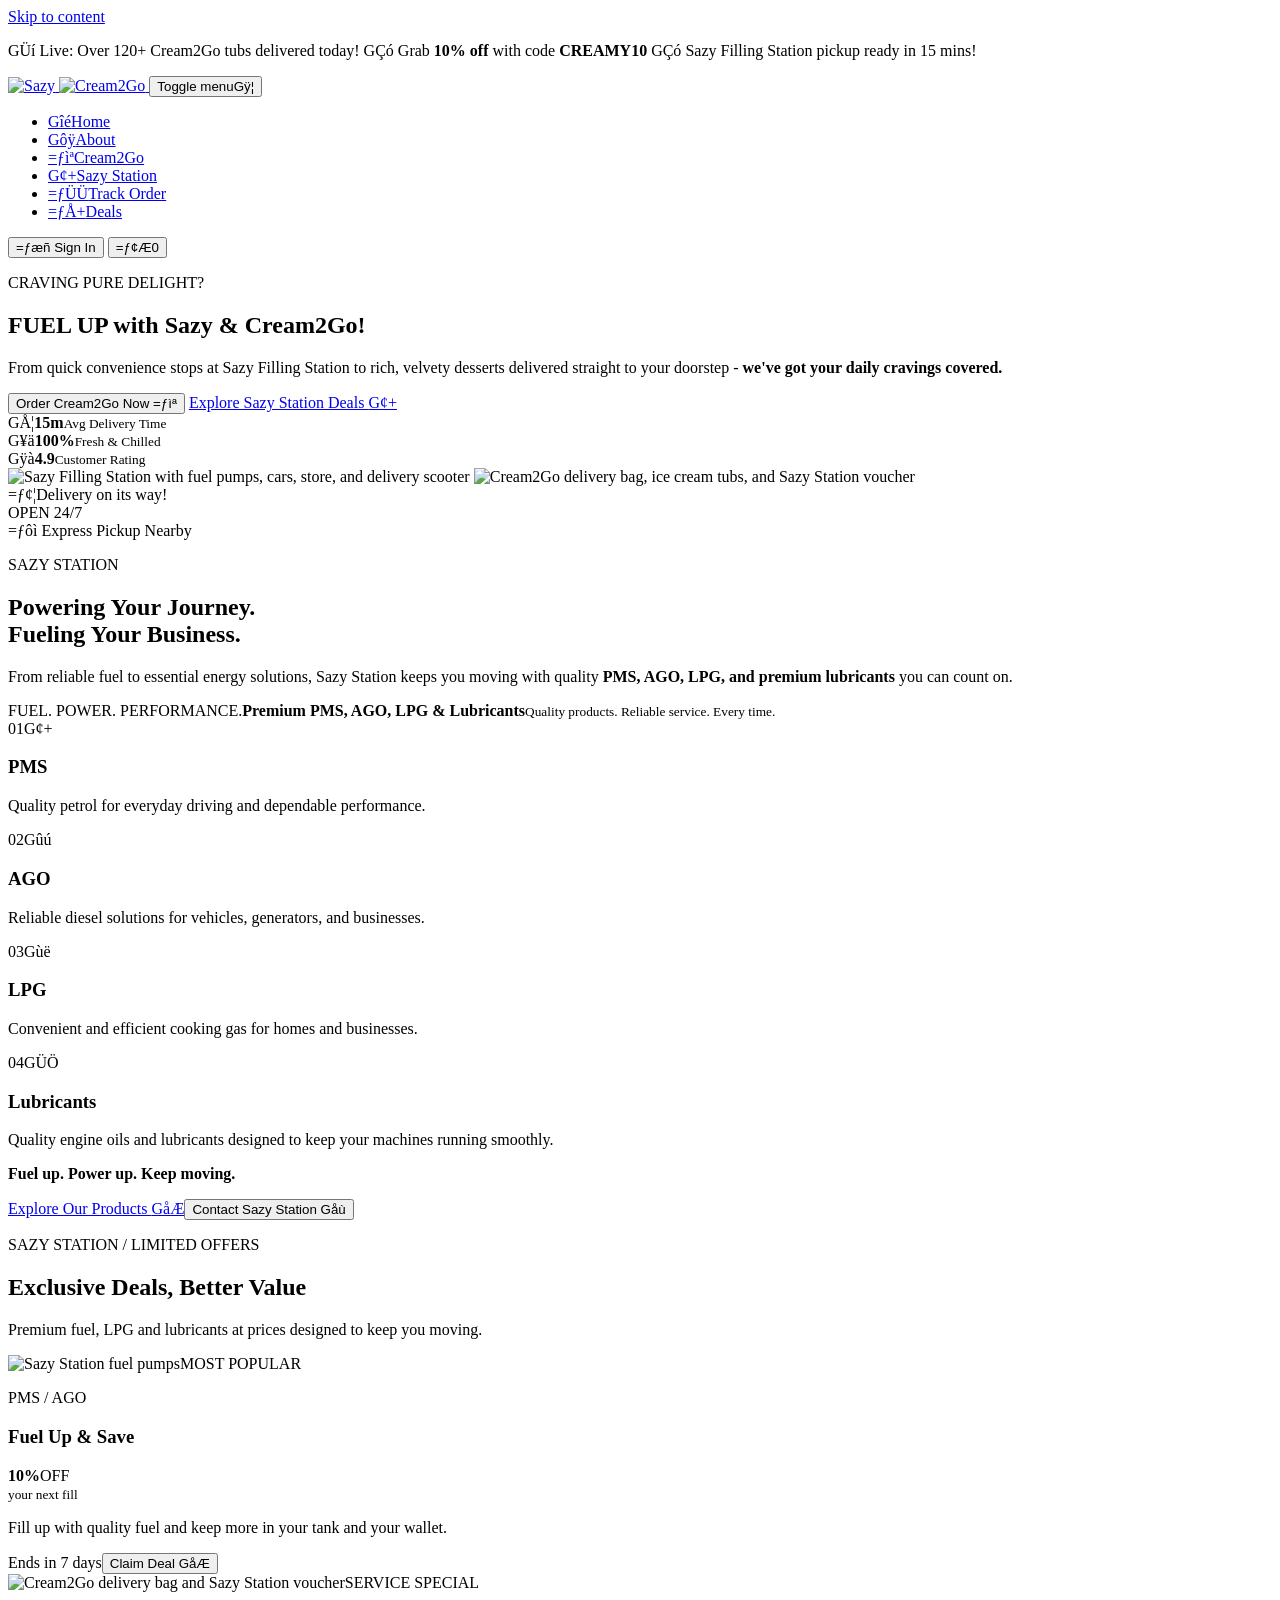
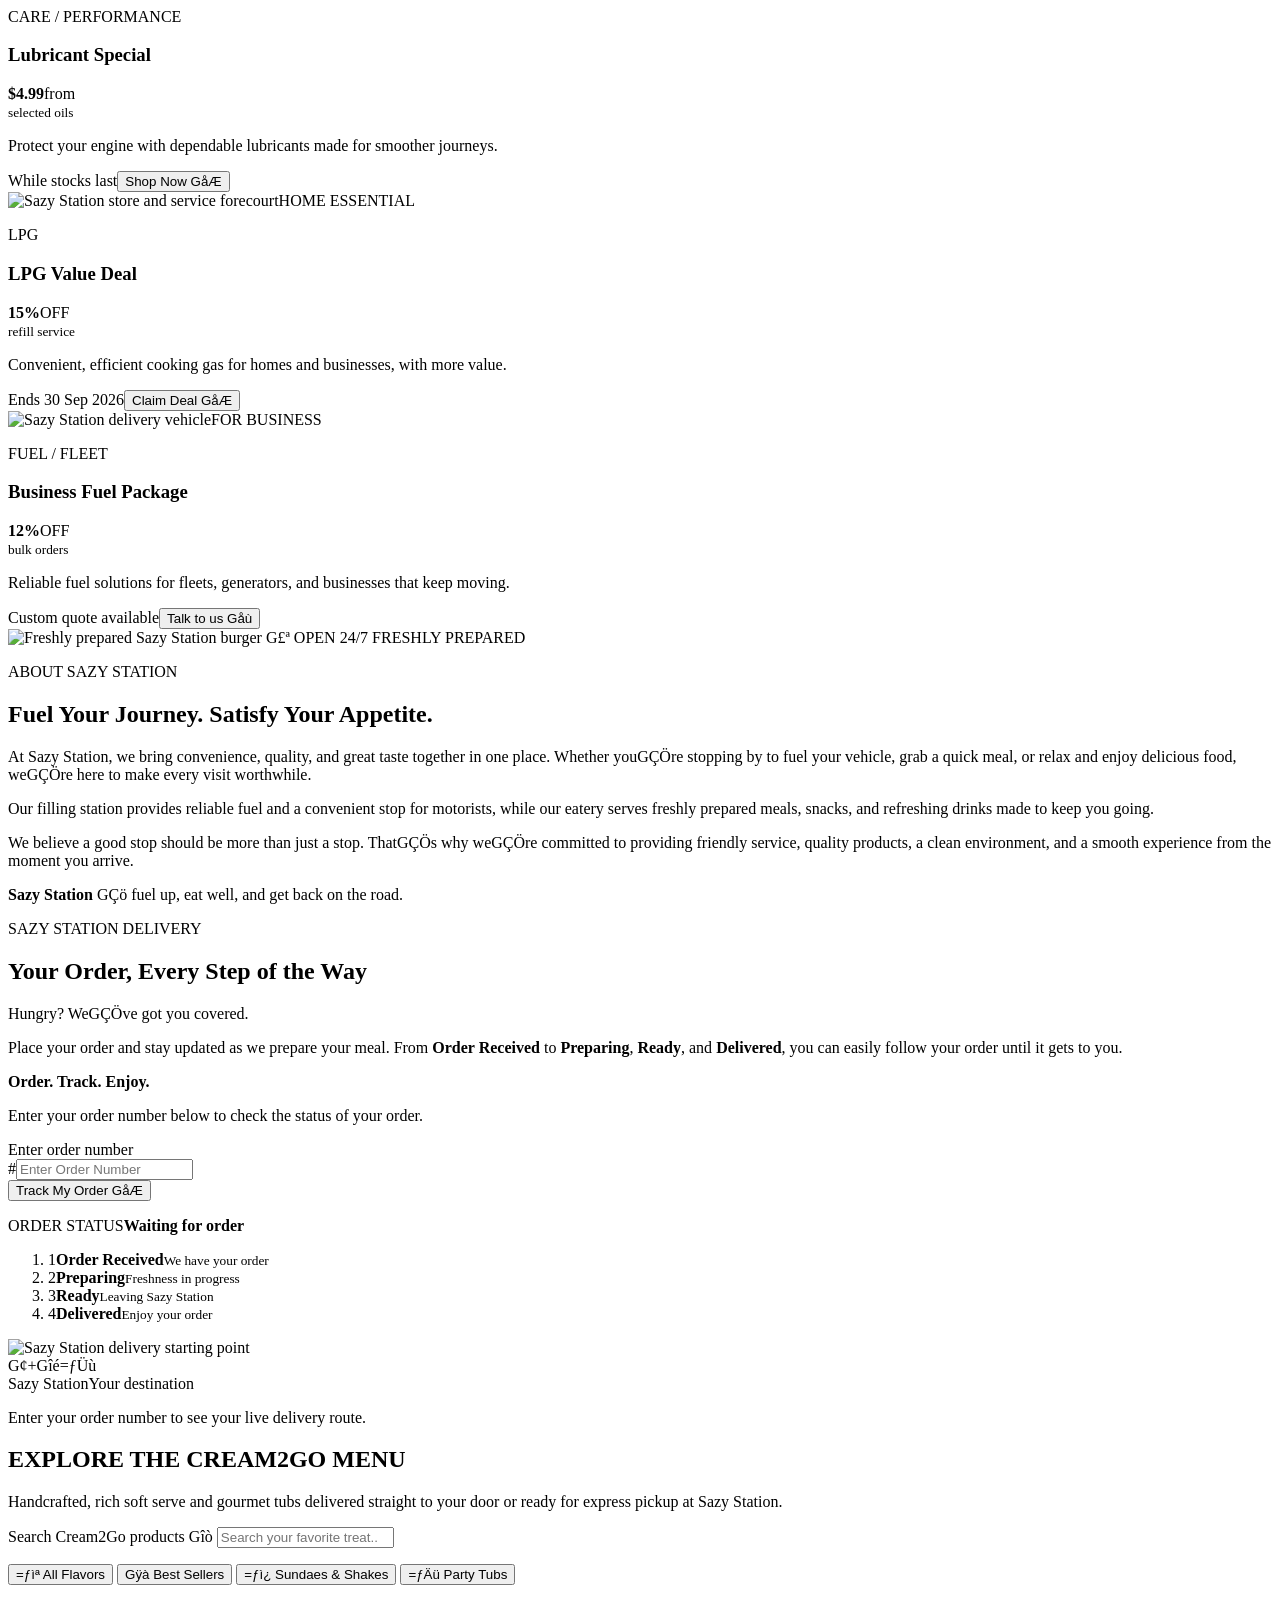
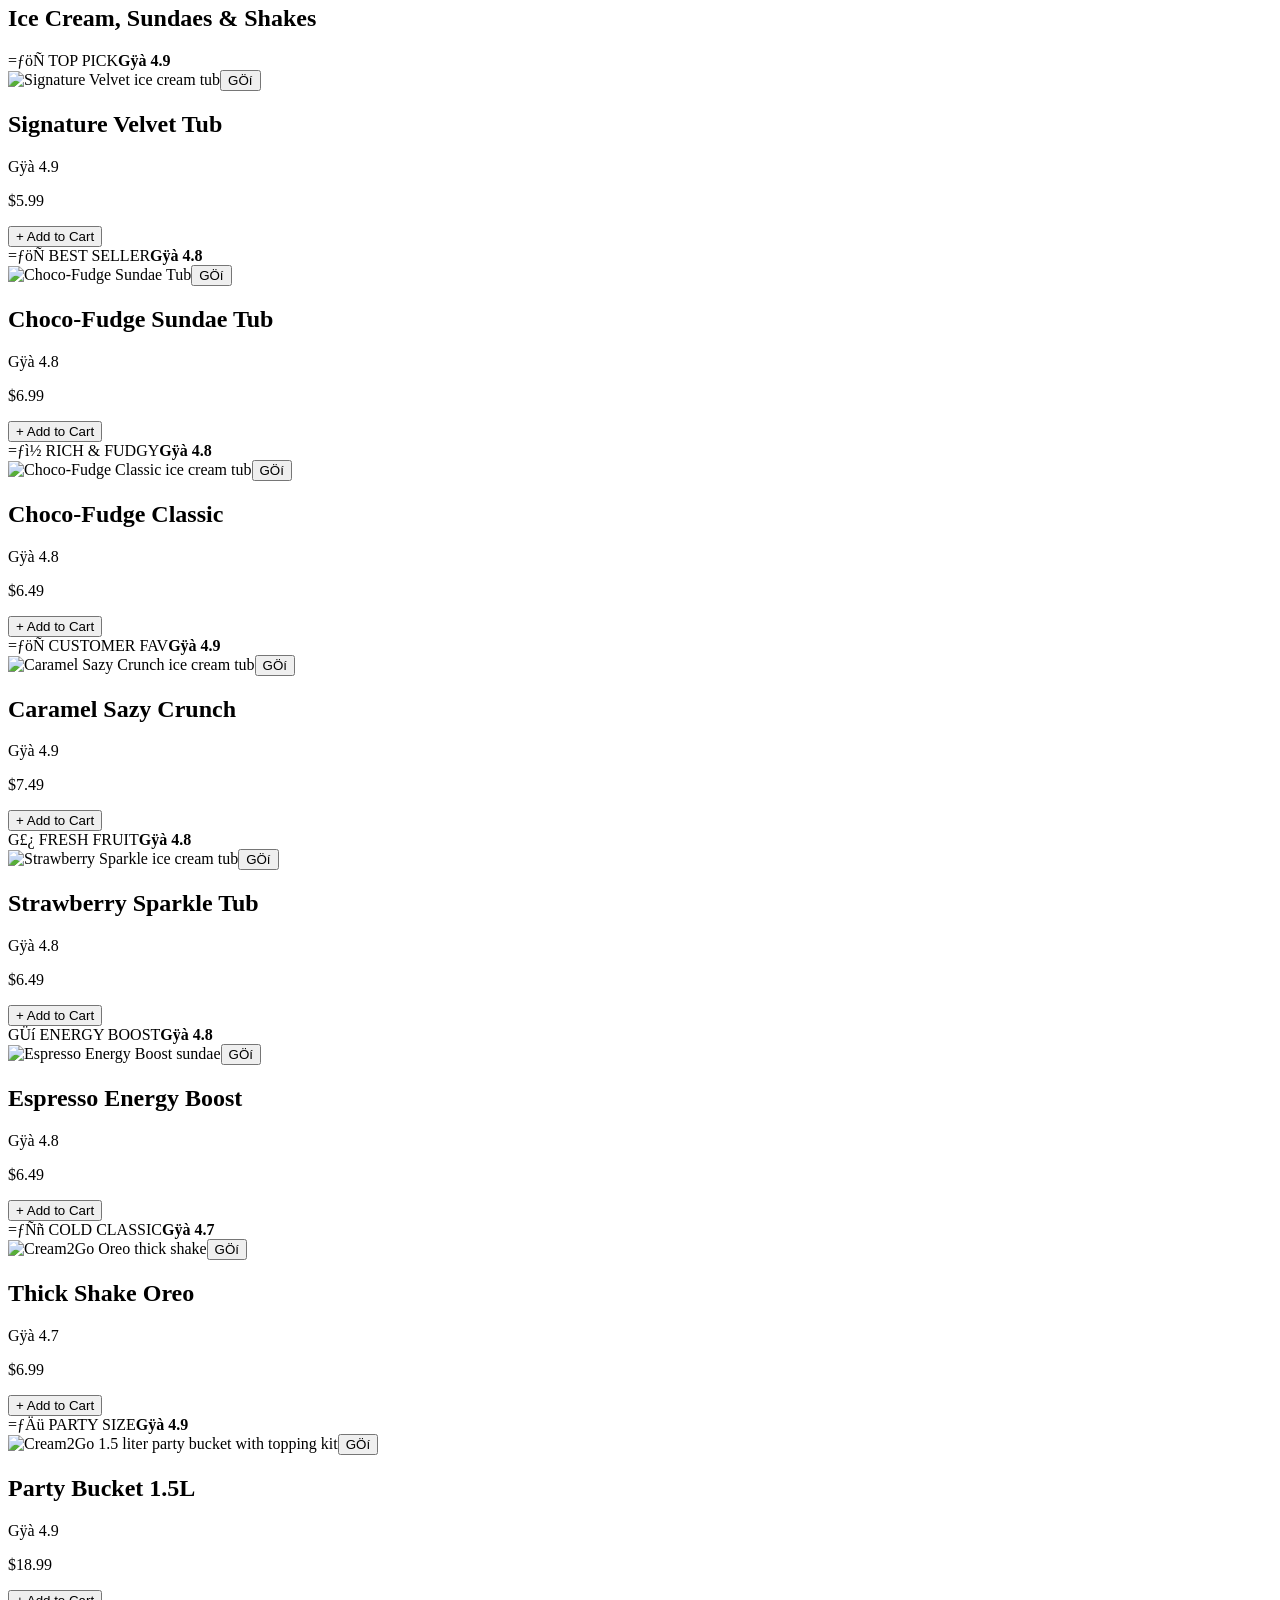
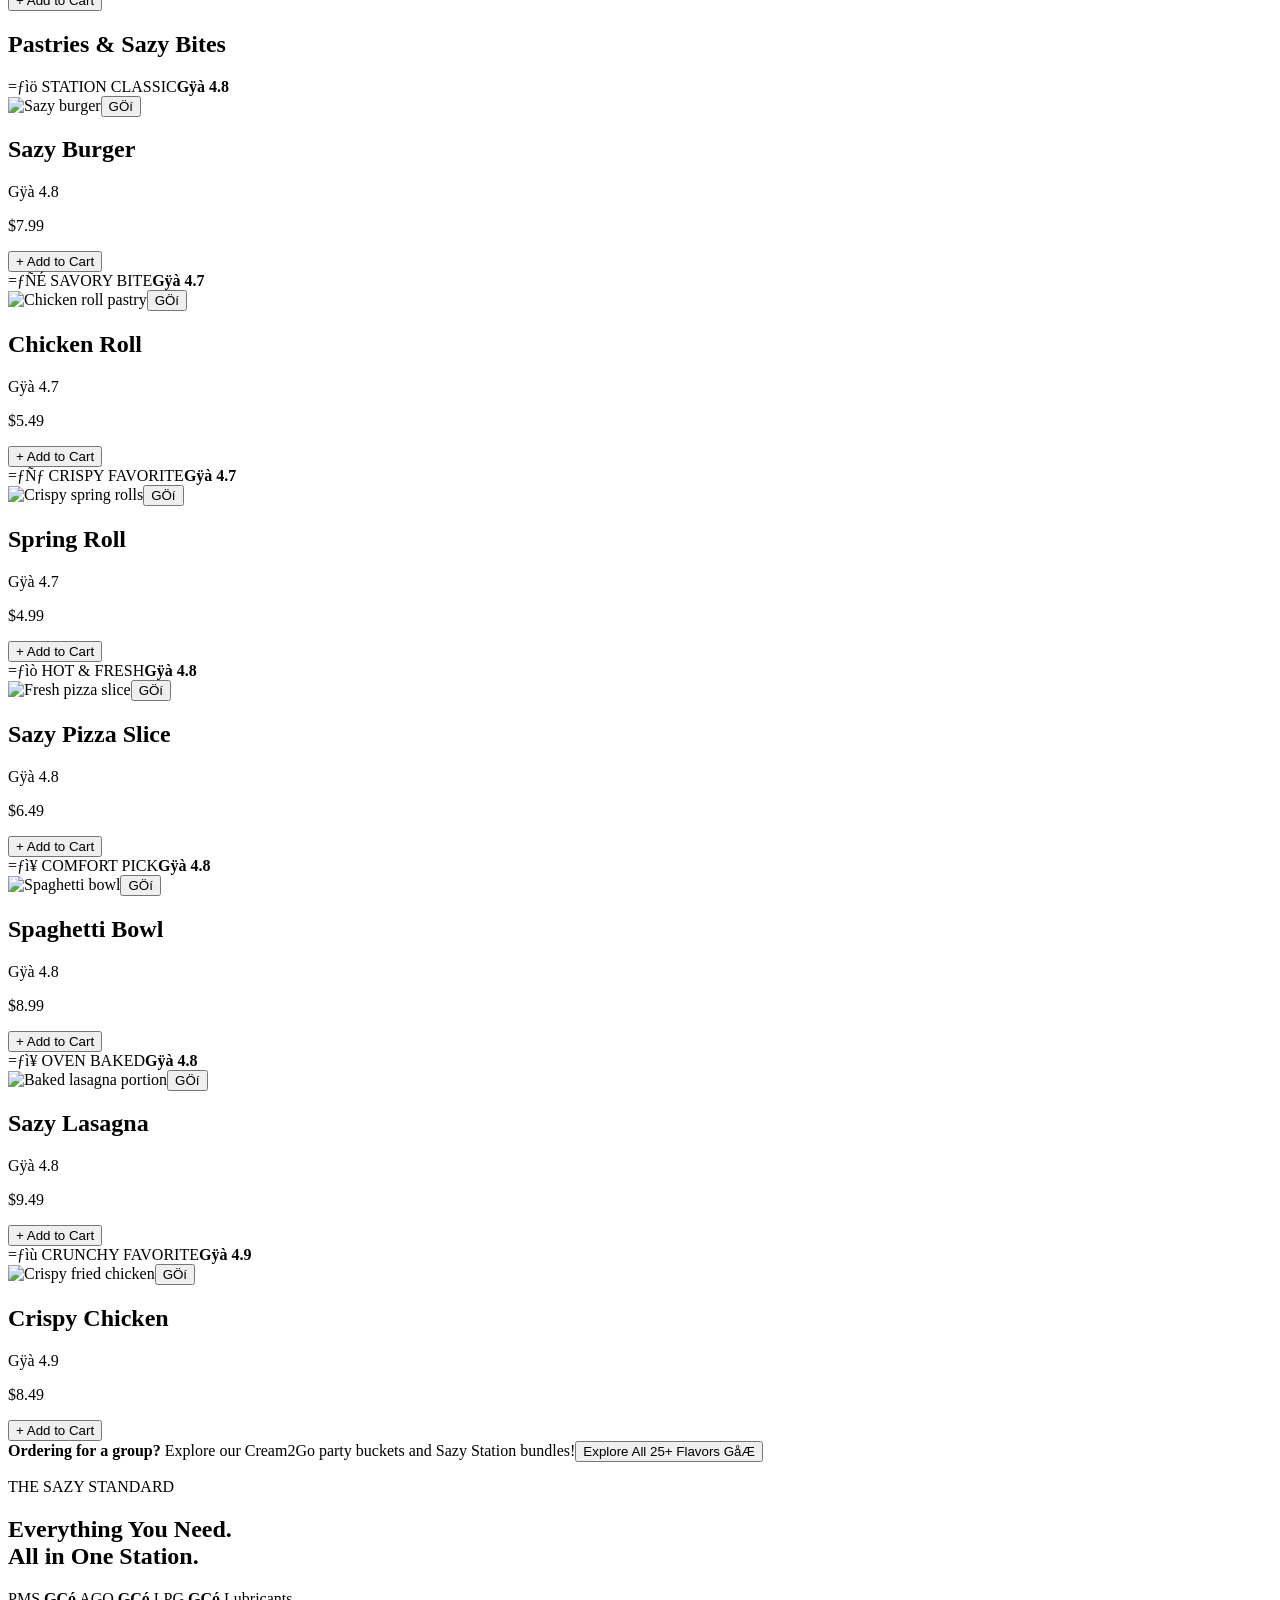
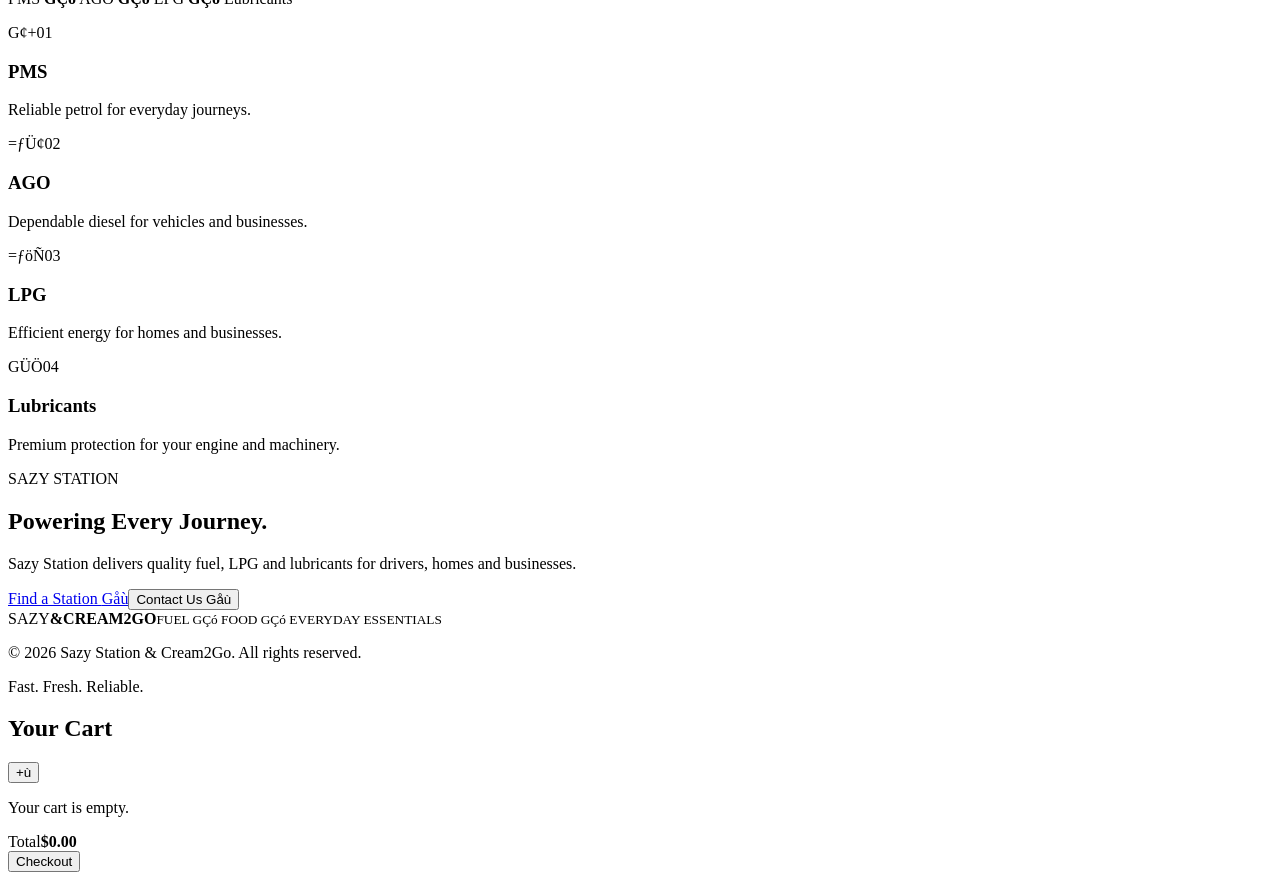
==== commit be89b927: "Update root asset links and layout tweaks" ====
--- a/HTML/index.html
+++ b/HTML/index.html
@@ -1,45 +1,45 @@
-<!doctype html>
+﻿<!doctype html>
 <html lang="en">
 <head>
 	<meta charset="UTF-8">
 	<meta name="viewport" content="width=device-width, initial-scale=1">
 	<meta name="description" content="Fast, fresh Cream2Go desserts and Sazy Station convenience, delivered with delight.">
 	<title>Cream2Go | Fuel Up With Delight</title>
-	<link rel="stylesheet" href="../CSS/style.css">
-	<script src="../Javascript/main.js" defer></script>
+	<link rel="stylesheet" href="CSS/style.css">
+	<script src="Javascript/main.js" defer></script>
 </head>
 <body>
 	<a class="skip-link" href="#main-content">Skip to content</a>
 	<div class="app-shell">
 		<div class="top-ticker" role="status" aria-label="Today's delivery announcement">
-			<p><span aria-hidden="true">⚡</span> Live: Over 120+ Cream2Go tubs delivered today! <span aria-hidden="true">•</span> Grab <strong>10% off</strong> with code <strong>CREAMY10</strong> <span aria-hidden="true">•</span> Sazy Filling Station pickup ready in 15 mins!</p>
+			<p><span aria-hidden="true">GÜí</span> Live: Over 120+ Cream2Go tubs delivered today! <span aria-hidden="true">GÇó</span> Grab <strong>10% off</strong> with code <strong>CREAMY10</strong> <span aria-hidden="true">GÇó</span> Sazy Filling Station pickup ready in 15 mins!</p>
 		</div>
 		<header class="navbar">
 			<div class="container navbar__inner">
 				<a class="brand" href="./index.html" aria-label="Sazy and Cream2Go home">
-					<img class="brand__sazy-logo" src="../assets/BG_Removed_20260923_102336.png" alt="Sazy">
+					<img class="brand__sazy-logo" src="assets/BG_Removed_20260923_102336.png" alt="Sazy">
 					<span class="brand__amp" aria-hidden="true"></span>
-					<img class="brand__cream-logo" src="../assets/BG_Removed_20260923_102618.png" alt="Cream2Go">
+					<img class="brand__cream-logo" src="assets/BG_Removed_20260923_102618.png" alt="Cream2Go">
 				</a>
 
 				<button class="navbar__toggle" type="button" aria-controls="primary-navigation" aria-expanded="false" data-menu-toggle>
-					<span class="sr-only">Toggle menu</span><span aria-hidden="true">☰</span>
+					<span class="sr-only">Toggle menu</span><span aria-hidden="true">Gÿ¦</span>
 				</button>
 
 				<nav id="primary-navigation" class="navbar__nav" aria-label="Primary navigation">
 					<ul class="navbar__links">
-						<li><a class="navbar__link is-active" href="#home" aria-current="page"><span aria-hidden="true">⌂</span><span>Home</span></a></li>
-						<li><a class="navbar__link" href="#about"><span aria-hidden="true">ⓘ</span><span>About</span></a></li>
-						<li><a class="navbar__link" href="#menu"><span aria-hidden="true">🍦</span><span>Cream2Go</span></a></li>
-						<li><a class="navbar__link" href="#station"><span aria-hidden="true">⛽</span><span>Sazy Station</span></a></li>
-						<li><a class="navbar__link" href="#track"><span aria-hidden="true">🚚</span><span>Track Order</span></a></li>
-						<li><a class="navbar__link" href="#deals"><span aria-hidden="true">🏷</span><span>Deals</span></a></li>
+						<li><a class="navbar__link is-active" href="#home" aria-current="page"><span aria-hidden="true">Gîé</span><span>Home</span></a></li>
+						<li><a class="navbar__link" href="#about"><span aria-hidden="true">Gôÿ</span><span>About</span></a></li>
+						<li><a class="navbar__link" href="#menu"><span aria-hidden="true">=ƒìª</span><span>Cream2Go</span></a></li>
+						<li><a class="navbar__link" href="#station"><span aria-hidden="true">G¢+</span><span>Sazy Station</span></a></li>
+						<li><a class="navbar__link" href="#track"><span aria-hidden="true">=ƒÜÜ</span><span>Track Order</span></a></li>
+						<li><a class="navbar__link" href="#deals"><span aria-hidden="true">=ƒÅ+</span><span>Deals</span></a></li>
 					</ul>
 				</nav>
 
 				<div class="navbar__actions">
-					<button class="button button--signin" type="button" data-action="signin"><span aria-hidden="true">👤</span> Sign In</button>
-					<button class="icon-button cart-button" type="button" aria-label="Open cart, 0 items" data-action="cart"><span aria-hidden="true">🛒</span><span class="cart-button__badge" data-cart-count>0</span></button>
+					<button class="button button--signin" type="button" data-action="signin"><span aria-hidden="true">=ƒæñ</span> Sign In</button>
+					<button class="icon-button cart-button" type="button" aria-label="Open cart, 0 items" data-action="cart"><span aria-hidden="true">=ƒ¢Æ</span><span class="cart-button__badge" data-cart-count>0</span></button>
 				</div>
 			</div>
 		</header>
@@ -51,22 +51,22 @@
 					<h1 id="hero-title" class="station-hero__title"><span class="station-hero__accent">FUEL UP</span> <span>with Sazy &amp; Cream2Go!</span></h1>
 					<p class="station-hero__description">From quick convenience stops at Sazy Filling Station to rich, velvety desserts delivered straight to your doorstep - <strong>we've got your daily cravings covered.</strong></p>
 					<div class="station-hero__actions">
-						<button class="button button--primary button--pill" type="button" data-action="order">Order Cream2Go Now <span aria-hidden="true">🍦</span></button>
-						<a class="button button--outline button--pill" href="#station">Explore Sazy Station Deals <span aria-hidden="true">⛽</span></a>
+						<button class="button button--primary button--pill" type="button" data-action="order">Order Cream2Go Now <span aria-hidden="true">=ƒìª</span></button>
+						<a class="button button--outline button--pill" href="#station">Explore Sazy Station Deals <span aria-hidden="true">G¢+</span></a>
 					</div>
 					<div class="station-hero__metrics" aria-label="Cream2Go service metrics">
-						<div class="station-metric"><span aria-hidden="true">⏱</span><strong>15m</strong><small>Avg Delivery Time</small></div>
-						<div class="station-metric"><span aria-hidden="true">❄</span><strong>100%</strong><small>Fresh &amp; Chilled</small></div>
-						<div class="station-metric"><span aria-hidden="true">★</span><strong>4.9</strong><small>Customer Rating</small></div>
+						<div class="station-metric"><span aria-hidden="true">GÅ¦</span><strong>15m</strong><small>Avg Delivery Time</small></div>
+						<div class="station-metric"><span aria-hidden="true">G¥ä</span><strong>100%</strong><small>Fresh &amp; Chilled</small></div>
+						<div class="station-metric"><span aria-hidden="true">Gÿà</span><strong>4.9</strong><small>Customer Rating</small></div>
 					</div>
 				</div>
 				<div class="station-hero__visual" aria-label="Sazy Filling Station illustration">
 					<div class="station-hero__halo" aria-hidden="true"></div>
-					<img class="station-hero__station-image" src="../assets/BG_Removed_20260923_092543.png" alt="Sazy Filling Station with fuel pumps, cars, store, and delivery scooter">
-					<img class="station-hero__product-image" src="../assets/BG_Removed_20260922_164307.png" alt="Cream2Go delivery bag, ice cream tubs, and Sazy Station voucher">
-					<div class="station-hero__delivery"><span aria-hidden="true">🛵</span><span>Delivery on its way!<i><b></b></i></span></div>
+					<img class="station-hero__station-image" src="assets/BG_Removed_20260923_092543.png" alt="Sazy Filling Station with fuel pumps, cars, store, and delivery scooter">
+					<img class="station-hero__product-image" src="assets/BG_Removed_20260922_164307.png" alt="Cream2Go delivery bag, ice cream tubs, and Sazy Station voucher">
+					<div class="station-hero__delivery"><span aria-hidden="true">=ƒ¢¦</span><span>Delivery on its way!<i><b></b></i></span></div>
 					<span class="station-hero__badge">OPEN 24/7</span>
-					<div class="station-hero__pickup"><span aria-hidden="true">📍</span> Express Pickup Nearby</div>
+					<div class="station-hero__pickup"><span aria-hidden="true">=ƒôì</span> Express Pickup Nearby</div>
 				</div>
 			</section>
 
@@ -80,12 +80,12 @@
 					<div class="fuel-section__short-hero"><span class="fuel-section__short-label">FUEL. POWER. PERFORMANCE.</span><strong>Premium PMS, AGO, LPG &amp; Lubricants</strong><small>Quality products. Reliable service. Every time.</small></div>
 				</div>
 				<div class="fuel-section__products" aria-label="Sazy Station energy products">
-					<article class="fuel-card"><span class="fuel-card__number">01</span><span class="fuel-card__icon" aria-hidden="true">⛽</span><h3>PMS</h3><p>Quality petrol for everyday driving and dependable performance.</p></article>
-					<article class="fuel-card"><span class="fuel-card__number">02</span><span class="fuel-card__icon" aria-hidden="true">▣</span><h3>AGO</h3><p>Reliable diesel solutions for vehicles, generators, and businesses.</p></article>
-					<article class="fuel-card"><span class="fuel-card__number">03</span><span class="fuel-card__icon" aria-hidden="true">◉</span><h3>LPG</h3><p>Convenient and efficient cooking gas for homes and businesses.</p></article>
-					<article class="fuel-card"><span class="fuel-card__number">04</span><span class="fuel-card__icon" aria-hidden="true">⚙</span><h3>Lubricants</h3><p>Quality engine oils and lubricants designed to keep your machines running smoothly.</p></article>
-				</div>
-				<div class="fuel-section__footer"><p><strong>Fuel up. Power up. Keep moving.</strong></p><div class="fuel-section__actions"><a class="button button--primary button--pill" href="#menu">Explore Our Products <span aria-hidden="true">→</span></a><button class="button button--outline button--pill" type="button" data-action="contact">Contact Sazy Station <span aria-hidden="true">↗</span></button></div></div>
+					<article class="fuel-card"><span class="fuel-card__number">01</span><span class="fuel-card__icon" aria-hidden="true">G¢+</span><h3>PMS</h3><p>Quality petrol for everyday driving and dependable performance.</p></article>
+					<article class="fuel-card"><span class="fuel-card__number">02</span><span class="fuel-card__icon" aria-hidden="true">Gûú</span><h3>AGO</h3><p>Reliable diesel solutions for vehicles, generators, and businesses.</p></article>
+					<article class="fuel-card"><span class="fuel-card__number">03</span><span class="fuel-card__icon" aria-hidden="true">Gùë</span><h3>LPG</h3><p>Convenient and efficient cooking gas for homes and businesses.</p></article>
+					<article class="fuel-card"><span class="fuel-card__number">04</span><span class="fuel-card__icon" aria-hidden="true">GÜÖ</span><h3>Lubricants</h3><p>Quality engine oils and lubricants designed to keep your machines running smoothly.</p></article>
+				</div>
+				<div class="fuel-section__footer"><p><strong>Fuel up. Power up. Keep moving.</strong></p><div class="fuel-section__actions"><a class="button button--primary button--pill" href="#menu">Explore Our Products <span aria-hidden="true">GåÆ</span></a><button class="button button--outline button--pill" type="button" data-action="contact">Contact Sazy Station <span aria-hidden="true">Gåù</span></button></div></div>
 			</section>
 
 			<section id="deals" class="deals-section container" aria-labelledby="deals-title">
@@ -95,20 +95,20 @@
 				</div>
 				<div class="deal-grid">
 					<article class="deal-card deal-card--station">
-						<div class="deal-card__image"><img src="../assets/BG_Removed_20260923_092543.png" alt="Sazy Station fuel pumps"><span class="deal-card__tag">MOST POPULAR</span></div>
-						<div class="deal-card__body"><p class="deal-card__type">PMS / AGO</p><h3>Fuel Up &amp; Save</h3><div class="deal-card__price"><strong>10%</strong><span>OFF<br><small>your next fill</small></span></div><p>Fill up with quality fuel and keep more in your tank and your wallet.</p><div class="deal-card__meta"><span>Ends in 7 days</span><button class="deal-card__cta" type="button" data-action="deals">Claim Deal <span aria-hidden="true">→</span></button></div></div>
+						<div class="deal-card__image"><img src="assets/BG_Removed_20260923_092543.png" alt="Sazy Station fuel pumps"><span class="deal-card__tag">MOST POPULAR</span></div>
+						<div class="deal-card__body"><p class="deal-card__type">PMS / AGO</p><h3>Fuel Up &amp; Save</h3><div class="deal-card__price"><strong>10%</strong><span>OFF<br><small>your next fill</small></span></div><p>Fill up with quality fuel and keep more in your tank and your wallet.</p><div class="deal-card__meta"><span>Ends in 7 days</span><button class="deal-card__cta" type="button" data-action="deals">Claim Deal <span aria-hidden="true">GåÆ</span></button></div></div>
 					</article>
 					<article class="deal-card deal-card--delivery">
-						<div class="deal-card__image"><img src="../assets/BG_Removed_20260922_164307.png" alt="Cream2Go delivery bag and Sazy Station voucher"><span class="deal-card__tag">SERVICE SPECIAL</span></div>
-						<div class="deal-card__body"><p class="deal-card__type">CARE / PERFORMANCE</p><h3>Lubricant Special</h3><div class="deal-card__price"><strong>$4.99</strong><span>from<br><small>selected oils</small></span></div><p>Protect your engine with dependable lubricants made for smoother journeys.</p><div class="deal-card__meta"><span>While stocks last</span><button class="deal-card__cta" type="button" data-action="deals">Shop Now <span aria-hidden="true">→</span></button></div></div>
+						<div class="deal-card__image"><img src="assets/BG_Removed_20260922_164307.png" alt="Cream2Go delivery bag and Sazy Station voucher"><span class="deal-card__tag">SERVICE SPECIAL</span></div>
+						<div class="deal-card__body"><p class="deal-card__type">CARE / PERFORMANCE</p><h3>Lubricant Special</h3><div class="deal-card__price"><strong>$4.99</strong><span>from<br><small>selected oils</small></span></div><p>Protect your engine with dependable lubricants made for smoother journeys.</p><div class="deal-card__meta"><span>While stocks last</span><button class="deal-card__cta" type="button" data-action="deals">Shop Now <span aria-hidden="true">GåÆ</span></button></div></div>
 					</article>
 					<article class="deal-card deal-card--lpg">
-						<div class="deal-card__image"><img src="../assets/BG_Removed_20260923_092543.png" alt="Sazy Station store and service forecourt"><span class="deal-card__tag">HOME ESSENTIAL</span></div>
-						<div class="deal-card__body"><p class="deal-card__type">LPG</p><h3>LPG Value Deal</h3><div class="deal-card__price"><strong>15%</strong><span>OFF<br><small>refill service</small></span></div><p>Convenient, efficient cooking gas for homes and businesses, with more value.</p><div class="deal-card__meta"><span>Ends 30 Sep 2026</span><button class="deal-card__cta" type="button" data-action="deals">Claim Deal <span aria-hidden="true">→</span></button></div></div>
+						<div class="deal-card__image"><img src="assets/BG_Removed_20260923_092543.png" alt="Sazy Station store and service forecourt"><span class="deal-card__tag">HOME ESSENTIAL</span></div>
+						<div class="deal-card__body"><p class="deal-card__type">LPG</p><h3>LPG Value Deal</h3><div class="deal-card__price"><strong>15%</strong><span>OFF<br><small>refill service</small></span></div><p>Convenient, efficient cooking gas for homes and businesses, with more value.</p><div class="deal-card__meta"><span>Ends 30 Sep 2026</span><button class="deal-card__cta" type="button" data-action="deals">Claim Deal <span aria-hidden="true">GåÆ</span></button></div></div>
 					</article>
 					<article class="deal-card deal-card--business">
-						<div class="deal-card__image"><img src="../assets/bike.png" alt="Sazy Station delivery vehicle"><span class="deal-card__tag">FOR BUSINESS</span></div>
-						<div class="deal-card__body"><p class="deal-card__type">FUEL / FLEET</p><h3>Business Fuel Package</h3><div class="deal-card__price"><strong>12%</strong><span>OFF<br><small>bulk orders</small></span></div><p>Reliable fuel solutions for fleets, generators, and businesses that keep moving.</p><div class="deal-card__meta"><span>Custom quote available</span><button class="deal-card__cta" type="button" data-action="contact">Talk to us <span aria-hidden="true">↗</span></button></div></div>
+						<div class="deal-card__image"><img src="assets/bike.png" alt="Sazy Station delivery vehicle"><span class="deal-card__tag">FOR BUSINESS</span></div>
+						<div class="deal-card__body"><p class="deal-card__type">FUEL / FLEET</p><h3>Business Fuel Package</h3><div class="deal-card__price"><strong>12%</strong><span>OFF<br><small>bulk orders</small></span></div><p>Reliable fuel solutions for fleets, generators, and businesses that keep moving.</p><div class="deal-card__meta"><span>Custom quote available</span><button class="deal-card__cta" type="button" data-action="contact">Talk to us <span aria-hidden="true">Gåù</span></button></div></div>
 					</article>
 				</div>
 			</section>
@@ -116,8 +116,8 @@
 			<section id="about" class="about-section container" aria-labelledby="about-title">
 				<div class="about-section__visual">
 					<div class="about-section__visual-glow" aria-hidden="true"></div>
-					<img src="../assets/photo-1586190848861-99aa4a171e90.jpg" alt="Freshly prepared Sazy Station burger">
-					<span class="about-section__stamp"><span aria-hidden="true">✦</span> OPEN 24/7</span>
+					<img src="assets/photo-1586190848861-99aa4a171e90.jpg" alt="Freshly prepared Sazy Station burger">
+					<span class="about-section__stamp"><span aria-hidden="true">G£ª</span> OPEN 24/7</span>
 					<span class="about-section__visual-label">FRESHLY PREPARED</span>
 				</div>
 				<div class="about-section__content">
@@ -126,10 +126,10 @@
 						<h2 id="about-title">Fuel Your Journey. Satisfy Your Appetite.</h2>
 					</div>
 					<div class="about-section__copy">
-					<p>At Sazy Station, we bring convenience, quality, and great taste together in one place. Whether you’re stopping by to fuel your vehicle, grab a quick meal, or relax and enjoy delicious food, we’re here to make every visit worthwhile.</p>
+					<p>At Sazy Station, we bring convenience, quality, and great taste together in one place. Whether youGÇÖre stopping by to fuel your vehicle, grab a quick meal, or relax and enjoy delicious food, weGÇÖre here to make every visit worthwhile.</p>
 					<p>Our filling station provides reliable fuel and a convenient stop for motorists, while our eatery serves freshly prepared meals, snacks, and refreshing drinks made to keep you going.</p>
-					<p>We believe a good stop should be more than just a stop. That’s why we’re committed to providing friendly service, quality products, a clean environment, and a smooth experience from the moment you arrive.</p>
-					<p class="about-section__closing"><strong>Sazy Station</strong> — fuel up, eat well, and get back on the road.</p>
+					<p>We believe a good stop should be more than just a stop. ThatGÇÖs why weGÇÖre committed to providing friendly service, quality products, a clean environment, and a smooth experience from the moment you arrive.</p>
+					<p class="about-section__closing"><strong>Sazy Station</strong> GÇö fuel up, eat well, and get back on the road.</p>
 					</div>
 				</div>
 			</section>
@@ -139,7 +139,7 @@
 						<p class="journey-section__eyebrow">SAZY STATION DELIVERY</p>
 						<h2 id="journey-title">Your Order, Every Step of the Way</h2>
 					</div>
-					<p class="journey-section__lead">Hungry? We’ve got you covered.</p>
+					<p class="journey-section__lead">Hungry? WeGÇÖve got you covered.</p>
 				</div>
 				<div class="order-tracker">
 					<div class="order-tracker__intro">
@@ -149,7 +149,7 @@
 						<form class="order-tracker__form" data-track-form>
 							<label class="sr-only" for="order-number">Enter order number</label>
 							<div class="order-tracker__input-wrap"><span aria-hidden="true">#</span><input id="order-number" name="order-number" type="text" inputmode="text" placeholder="Enter Order Number" minlength="3" required></div>
-							<button class="button button--primary button--pill" type="submit">Track My Order <span aria-hidden="true">→</span></button>
+							<button class="button button--primary button--pill" type="submit">Track My Order <span aria-hidden="true">GåÆ</span></button>
 						</form>
 						<p class="order-tracker__form-message" data-track-message role="status"></p>
 					</div>
@@ -162,10 +162,10 @@
 							<li data-track-step="delivered"><span>4</span><strong>Delivered</strong><small>Enjoy your order</small></li>
 						</ol>
 						<div class="delivery-map" aria-label="Delivery route map">
-							<img class="delivery-map__scene" src="../assets/BG_Removed_20260923_092543.png" alt="Sazy Station delivery starting point">
+							<img class="delivery-map__scene" src="assets/BG_Removed_20260923_092543.png" alt="Sazy Station delivery starting point">
 							<div class="delivery-map__veil"></div>
 							<div class="delivery-map__road delivery-map__road--one"></div><div class="delivery-map__road delivery-map__road--two"></div><div class="delivery-map__road delivery-map__road--three"></div>
-							<div class="delivery-map__route"></div><span class="delivery-map__pin delivery-map__pin--station" aria-label="Sazy Station">⛽</span><span class="delivery-map__pin delivery-map__pin--home" aria-label="Delivery destination">⌂</span><span class="delivery-map__rider" data-track-rider aria-hidden="true">🚗</span>
+							<div class="delivery-map__route"></div><span class="delivery-map__pin delivery-map__pin--station" aria-label="Sazy Station">G¢+</span><span class="delivery-map__pin delivery-map__pin--home" aria-label="Delivery destination">Gîé</span><span class="delivery-map__rider" data-track-rider aria-hidden="true">=ƒÜù</span>
 							<div class="delivery-map__legend"><span><i class="delivery-map__dot delivery-map__dot--station"></i>Sazy Station</span><span><i class="delivery-map__dot delivery-map__dot--home"></i>Your destination</span></div>
 						</div>
 						<p class="order-tracker__eta" data-track-eta>Enter your order number to see your live delivery route.</p>
@@ -177,58 +177,58 @@
 			<p class="menu-subtitle">Handcrafted, rich soft serve and gourmet tubs delivered straight to your door or ready for express pickup at Sazy Station.</p>
 			<div class="menu-search">
 				<label class="sr-only" for="product-search">Search Cream2Go products</label>
-				<span class="menu-search__icon" aria-hidden="true">⌕</span>
+				<span class="menu-search__icon" aria-hidden="true">Gîò</span>
 				<input id="product-search" type="search" placeholder="Search your favorite treat..." autocomplete="off" data-product-search>
-				<button class="menu-search__clear" type="button" aria-label="Clear product search" data-search-clear hidden>×</button>
+				<button class="menu-search__clear" type="button" aria-label="Clear product search" data-search-clear hidden>+ù</button>
 			</div>
 			<p class="menu-search__status" data-search-status role="status" aria-live="polite"></p>
 			<div class="menu-filters" aria-label="Menu categories">
-				<button class="filter-button is-active" type="button">🍦 All Flavors</button>
-				<button class="filter-button" type="button">★ Best Sellers</button>
-				<button class="filter-button" type="button">🍨 Sundaes &amp; Shakes</button>
-				<button class="filter-button" type="button">🎁 Party Tubs</button>
+				<button class="filter-button is-active" type="button">=ƒìª All Flavors</button>
+				<button class="filter-button" type="button">Gÿà Best Sellers</button>
+				<button class="filter-button" type="button">=ƒì¿ Sundaes &amp; Shakes</button>
+				<button class="filter-button" type="button">=ƒÄü Party Tubs</button>
 			</div>
 			<h2 class="catalog-heading">Ice Cream, Sundaes &amp; Shakes</h2>
 			<div class="product-grid product-grid--slider" aria-label="Ice cream products">
-				<article class="product-card" data-product="Signature Velvet Tub" data-price="5.99"><div class="product-card__topline"><span>🔥 TOP PICK</span><strong>★ 4.9</strong></div><div class="product-card__image-wrap"><img src="../assets/BG_Removed_20260922_160816.png" alt="Signature Velvet ice cream tub"><button class="favorite-button" type="button" aria-label="Add Signature Velvet to favorites" data-action="favorite" aria-pressed="false">♡</button></div><div class="product-card__details"><h2>Signature Velvet Tub</h2><span>★ 4.9</span><p>$5.99</p><button class="button button--add" type="button" data-action="add-to-cart">+ Add to Cart</button></div></article>
-				<article class="product-card" data-product="Choco-Fudge Sundae Tub" data-price="6.99"><div class="product-card__topline"><span>🔥 BEST SELLER</span><strong>★ 4.8</strong></div><div class="product-card__image-wrap"><img src="../assets/BG_Removed_20260922_161132.png" alt="Choco-Fudge Sundae Tub"><button class="favorite-button" type="button" aria-label="Add Choco-Fudge to favorites" data-action="favorite" aria-pressed="false">♡</button></div><div class="product-card__details"><h2>Choco-Fudge Sundae Tub</h2><span>★ 4.8</span><p>$6.99</p><button class="button button--add" type="button" data-action="add-to-cart">+ Add to Cart</button></div></article>
-				<article class="product-card" data-product="Choco-Fudge Classic" data-price="6.49"><div class="product-card__topline"><span>🍫 RICH &amp; FUDGY</span><strong>★ 4.8</strong></div><div class="product-card__image-wrap"><img src="../assets/BG_Removed_20260922_160911.png" alt="Choco-Fudge Classic ice cream tub"><button class="favorite-button" type="button" aria-label="Add Choco-Fudge Classic to favorites" data-action="favorite" aria-pressed="false">♡</button></div><div class="product-card__details"><h2>Choco-Fudge Classic</h2><span>★ 4.8</span><p>$6.49</p><button class="button button--add" type="button" data-action="add-to-cart">+ Add to Cart</button></div></article>
-				<article class="product-card" data-product="Caramel Sazy Crunch" data-price="7.49"><div class="product-card__topline"><span>🔥 CUSTOMER FAV</span><strong>★ 4.9</strong></div><div class="product-card__image-wrap"><img src="../assets/BG_Removed_20260922_161207.png" alt="Caramel Sazy Crunch ice cream tub"><button class="favorite-button" type="button" aria-label="Add Caramel Sazy Crunch to favorites" data-action="favorite" aria-pressed="false">♡</button></div><div class="product-card__details"><h2>Caramel Sazy Crunch</h2><span>★ 4.9</span><p>$7.49</p><button class="button button--add" type="button" data-action="add-to-cart">+ Add to Cart</button></div></article>
-				<article class="product-card" data-product="Strawberry Sparkle Tub" data-price="6.49"><div class="product-card__topline"><span>✨ FRESH FRUIT</span><strong>★ 4.8</strong></div><div class="product-card__image-wrap"><img src="../assets/BG_Removed_20260922_161254.png" alt="Strawberry Sparkle ice cream tub"><button class="favorite-button" type="button" aria-label="Add Strawberry Sparkle to favorites" data-action="favorite" aria-pressed="false">♡</button></div><div class="product-card__details"><h2>Strawberry Sparkle Tub</h2><span>★ 4.8</span><p>$6.49</p><button class="button button--add" type="button" data-action="add-to-cart">+ Add to Cart</button></div></article>
-				<article class="product-card" data-product="Espresso Energy Boost" data-price="6.49"><div class="product-card__topline"><span>⚡ ENERGY BOOST</span><strong>★ 4.8</strong></div><div class="product-card__image-wrap"><img src="../assets/BG_Removed_20260922_163102.png" alt="Espresso Energy Boost sundae"><button class="favorite-button" type="button" aria-label="Add Espresso Energy Boost to favorites" data-action="favorite" aria-pressed="false">♡</button></div><div class="product-card__details"><h2>Espresso Energy Boost</h2><span>★ 4.8</span><p>$6.49</p><button class="button button--add" type="button" data-action="add-to-cart">+ Add to Cart</button></div></article>
-				<article class="product-card" data-product="Thick Shake Oreo" data-price="6.99"><div class="product-card__topline"><span>🥤 COLD CLASSIC</span><strong>★ 4.7</strong></div><div class="product-card__image-wrap"><img src="../assets/BG_Removed_20260922_163305.png" alt="Cream2Go Oreo thick shake"><button class="favorite-button" type="button" aria-label="Add Thick Shake Oreo to favorites" data-action="favorite" aria-pressed="false">♡</button></div><div class="product-card__details"><h2>Thick Shake Oreo</h2><span>★ 4.7</span><p>$6.99</p><button class="button button--add" type="button" data-action="add-to-cart">+ Add to Cart</button></div></article>
-				<article class="product-card" data-product="Party Bucket 1.5L" data-price="18.99"><div class="product-card__topline"><span>🎁 PARTY SIZE</span><strong>★ 4.9</strong></div><div class="product-card__image-wrap"><img src="../assets/BG_Removed_20260922_163647.png" alt="Cream2Go 1.5 liter party bucket with topping kit"><button class="favorite-button" type="button" aria-label="Add Party Bucket to favorites" data-action="favorite" aria-pressed="false">♡</button></div><div class="product-card__details"><h2>Party Bucket 1.5L</h2><span>★ 4.9</span><p>$18.99</p><button class="button button--add" type="button" data-action="add-to-cart">+ Add to Cart</button></div></article>
+				<article class="product-card" data-product="Signature Velvet Tub" data-price="5.99"><div class="product-card__topline"><span>=ƒöÑ TOP PICK</span><strong>Gÿà 4.9</strong></div><div class="product-card__image-wrap"><img src="assets/BG_Removed_20260922_160816.png" alt="Signature Velvet ice cream tub"><button class="favorite-button" type="button" aria-label="Add Signature Velvet to favorites" data-action="favorite" aria-pressed="false">GÖí</button></div><div class="product-card__details"><h2>Signature Velvet Tub</h2><span>Gÿà 4.9</span><p>$5.99</p><button class="button button--add" type="button" data-action="add-to-cart">+ Add to Cart</button></div></article>
+				<article class="product-card" data-product="Choco-Fudge Sundae Tub" data-price="6.99"><div class="product-card__topline"><span>=ƒöÑ BEST SELLER</span><strong>Gÿà 4.8</strong></div><div class="product-card__image-wrap"><img src="assets/BG_Removed_20260922_161132.png" alt="Choco-Fudge Sundae Tub"><button class="favorite-button" type="button" aria-label="Add Choco-Fudge to favorites" data-action="favorite" aria-pressed="false">GÖí</button></div><div class="product-card__details"><h2>Choco-Fudge Sundae Tub</h2><span>Gÿà 4.8</span><p>$6.99</p><button class="button button--add" type="button" data-action="add-to-cart">+ Add to Cart</button></div></article>
+				<article class="product-card" data-product="Choco-Fudge Classic" data-price="6.49"><div class="product-card__topline"><span>=ƒì½ RICH &amp; FUDGY</span><strong>Gÿà 4.8</strong></div><div class="product-card__image-wrap"><img src="assets/BG_Removed_20260922_160911.png" alt="Choco-Fudge Classic ice cream tub"><button class="favorite-button" type="button" aria-label="Add Choco-Fudge Classic to favorites" data-action="favorite" aria-pressed="false">GÖí</button></div><div class="product-card__details"><h2>Choco-Fudge Classic</h2><span>Gÿà 4.8</span><p>$6.49</p><button class="button button--add" type="button" data-action="add-to-cart">+ Add to Cart</button></div></article>
+				<article class="product-card" data-product="Caramel Sazy Crunch" data-price="7.49"><div class="product-card__topline"><span>=ƒöÑ CUSTOMER FAV</span><strong>Gÿà 4.9</strong></div><div class="product-card__image-wrap"><img src="assets/BG_Removed_20260922_161207.png" alt="Caramel Sazy Crunch ice cream tub"><button class="favorite-button" type="button" aria-label="Add Caramel Sazy Crunch to favorites" data-action="favorite" aria-pressed="false">GÖí</button></div><div class="product-card__details"><h2>Caramel Sazy Crunch</h2><span>Gÿà 4.9</span><p>$7.49</p><button class="button button--add" type="button" data-action="add-to-cart">+ Add to Cart</button></div></article>
+				<article class="product-card" data-product="Strawberry Sparkle Tub" data-price="6.49"><div class="product-card__topline"><span>G£¿ FRESH FRUIT</span><strong>Gÿà 4.8</strong></div><div class="product-card__image-wrap"><img src="assets/BG_Removed_20260922_161254.png" alt="Strawberry Sparkle ice cream tub"><button class="favorite-button" type="button" aria-label="Add Strawberry Sparkle to favorites" data-action="favorite" aria-pressed="false">GÖí</button></div><div class="product-card__details"><h2>Strawberry Sparkle Tub</h2><span>Gÿà 4.8</span><p>$6.49</p><button class="button button--add" type="button" data-action="add-to-cart">+ Add to Cart</button></div></article>
+				<article class="product-card" data-product="Espresso Energy Boost" data-price="6.49"><div class="product-card__topline"><span>GÜí ENERGY BOOST</span><strong>Gÿà 4.8</strong></div><div class="product-card__image-wrap"><img src="assets/BG_Removed_20260922_163102.png" alt="Espresso Energy Boost sundae"><button class="favorite-button" type="button" aria-label="Add Espresso Energy Boost to favorites" data-action="favorite" aria-pressed="false">GÖí</button></div><div class="product-card__details"><h2>Espresso Energy Boost</h2><span>Gÿà 4.8</span><p>$6.49</p><button class="button button--add" type="button" data-action="add-to-cart">+ Add to Cart</button></div></article>
+				<article class="product-card" data-product="Thick Shake Oreo" data-price="6.99"><div class="product-card__topline"><span>=ƒÑñ COLD CLASSIC</span><strong>Gÿà 4.7</strong></div><div class="product-card__image-wrap"><img src="assets/BG_Removed_20260922_163305.png" alt="Cream2Go Oreo thick shake"><button class="favorite-button" type="button" aria-label="Add Thick Shake Oreo to favorites" data-action="favorite" aria-pressed="false">GÖí</button></div><div class="product-card__details"><h2>Thick Shake Oreo</h2><span>Gÿà 4.7</span><p>$6.99</p><button class="button button--add" type="button" data-action="add-to-cart">+ Add to Cart</button></div></article>
+				<article class="product-card" data-product="Party Bucket 1.5L" data-price="18.99"><div class="product-card__topline"><span>=ƒÄü PARTY SIZE</span><strong>Gÿà 4.9</strong></div><div class="product-card__image-wrap"><img src="assets/BG_Removed_20260922_163647.png" alt="Cream2Go 1.5 liter party bucket with topping kit"><button class="favorite-button" type="button" aria-label="Add Party Bucket to favorites" data-action="favorite" aria-pressed="false">GÖí</button></div><div class="product-card__details"><h2>Party Bucket 1.5L</h2><span>Gÿà 4.9</span><p>$18.99</p><button class="button button--add" type="button" data-action="add-to-cart">+ Add to Cart</button></div></article>
 			</div>
 			<h2 class="catalog-heading">Pastries &amp; Sazy Bites</h2>
 			<div class="product-grid product-grid--slider" aria-label="Pastries and savory bites">
-				<article class="product-card" data-product="Sazy Burger" data-price="7.99"><div class="product-card__topline"><span>🍔 STATION CLASSIC</span><strong>★ 4.8</strong></div><div class="product-card__image-wrap"><img src="../assets/burger.png" alt="Sazy burger"><button class="favorite-button" type="button" aria-label="Add Sazy Burger to favorites" data-action="favorite" aria-pressed="false">♡</button></div><div class="product-card__details"><h2>Sazy Burger</h2><span>★ 4.8</span><p>$7.99</p><button class="button button--add" type="button" data-action="add-to-cart">+ Add to Cart</button></div></article>
-				<article class="product-card" data-product="Chicken Roll" data-price="5.49"><div class="product-card__topline"><span>🥐 SAVORY BITE</span><strong>★ 4.7</strong></div><div class="product-card__image-wrap"><img src="../assets/chicken-roll.png" alt="Chicken roll pastry"><button class="favorite-button" type="button" aria-label="Add Chicken Roll to favorites" data-action="favorite" aria-pressed="false">♡</button></div><div class="product-card__details"><h2>Chicken Roll</h2><span>★ 4.7</span><p>$5.49</p><button class="button button--add" type="button" data-action="add-to-cart">+ Add to Cart</button></div></article>
-				<article class="product-card" data-product="Spring Roll" data-price="4.99"><div class="product-card__topline"><span>🥟 CRISPY FAVORITE</span><strong>★ 4.7</strong></div><div class="product-card__image-wrap"><img src="../assets/spring-roll.png" alt="Crispy spring rolls"><button class="favorite-button" type="button" aria-label="Add Spring Roll to favorites" data-action="favorite" aria-pressed="false">♡</button></div><div class="product-card__details"><h2>Spring Roll</h2><span>★ 4.7</span><p>$4.99</p><button class="button button--add" type="button" data-action="add-to-cart">+ Add to Cart</button></div></article>
-				<article class="product-card" data-product="Sazy Pizza Slice" data-price="6.49"><div class="product-card__topline"><span>🍕 HOT &amp; FRESH</span><strong>★ 4.8</strong></div><div class="product-card__image-wrap"><img src="../assets/pizza.png" alt="Fresh pizza slice"><button class="favorite-button" type="button" aria-label="Add Pizza Slice to favorites" data-action="favorite" aria-pressed="false">♡</button></div><div class="product-card__details"><h2>Sazy Pizza Slice</h2><span>★ 4.8</span><p>$6.49</p><button class="button button--add" type="button" data-action="add-to-cart">+ Add to Cart</button></div></article>
-				<article class="product-card" data-product="Spaghetti Bowl" data-price="8.99"><div class="product-card__topline"><span>🍝 COMFORT PICK</span><strong>★ 4.8</strong></div><div class="product-card__image-wrap"><img src="../assets/spaghetti.png" alt="Spaghetti bowl"><button class="favorite-button" type="button" aria-label="Add Spaghetti Bowl to favorites" data-action="favorite" aria-pressed="false">♡</button></div><div class="product-card__details"><h2>Spaghetti Bowl</h2><span>★ 4.8</span><p>$8.99</p><button class="button button--add" type="button" data-action="add-to-cart">+ Add to Cart</button></div></article>
-				<article class="product-card" data-product="Sazy Lasagna" data-price="9.49"><div class="product-card__topline"><span>🍝 OVEN BAKED</span><strong>★ 4.8</strong></div><div class="product-card__image-wrap"><img src="../assets/lasagna.png" alt="Baked lasagna portion"><button class="favorite-button" type="button" aria-label="Add Sazy Lasagna to favorites" data-action="favorite" aria-pressed="false">♡</button></div><div class="product-card__details"><h2>Sazy Lasagna</h2><span>★ 4.8</span><p>$9.49</p><button class="button button--add" type="button" data-action="add-to-cart">+ Add to Cart</button></div></article>
-				<article class="product-card" data-product="Crispy Chicken" data-price="8.49"><div class="product-card__topline"><span>🍗 CRUNCHY FAVORITE</span><strong>★ 4.9</strong></div><div class="product-card__image-wrap"><img src="../assets/fried-chicken.png" alt="Crispy fried chicken"><button class="favorite-button" type="button" aria-label="Add Crispy Chicken to favorites" data-action="favorite" aria-pressed="false">♡</button></div><div class="product-card__details"><h2>Crispy Chicken</h2><span>★ 4.9</span><p>$8.49</p><button class="button button--add" type="button" data-action="add-to-cart">+ Add to Cart</button></div></article>
-			</div>
-			<div class="group-order"><span><strong>Ordering for a group?</strong> Explore our Cream2Go party buckets and Sazy Station bundles!</span><button type="button" data-action="deals">Explore All 25+ Flavors <span aria-hidden="true">→</span></button></div>
+				<article class="product-card" data-product="Sazy Burger" data-price="7.99"><div class="product-card__topline"><span>=ƒìö STATION CLASSIC</span><strong>Gÿà 4.8</strong></div><div class="product-card__image-wrap"><img src="assets/burger.png" alt="Sazy burger"><button class="favorite-button" type="button" aria-label="Add Sazy Burger to favorites" data-action="favorite" aria-pressed="false">GÖí</button></div><div class="product-card__details"><h2>Sazy Burger</h2><span>Gÿà 4.8</span><p>$7.99</p><button class="button button--add" type="button" data-action="add-to-cart">+ Add to Cart</button></div></article>
+				<article class="product-card" data-product="Chicken Roll" data-price="5.49"><div class="product-card__topline"><span>=ƒÑÉ SAVORY BITE</span><strong>Gÿà 4.7</strong></div><div class="product-card__image-wrap"><img src="assets/chicken-roll.png" alt="Chicken roll pastry"><button class="favorite-button" type="button" aria-label="Add Chicken Roll to favorites" data-action="favorite" aria-pressed="false">GÖí</button></div><div class="product-card__details"><h2>Chicken Roll</h2><span>Gÿà 4.7</span><p>$5.49</p><button class="button button--add" type="button" data-action="add-to-cart">+ Add to Cart</button></div></article>
+				<article class="product-card" data-product="Spring Roll" data-price="4.99"><div class="product-card__topline"><span>=ƒÑƒ CRISPY FAVORITE</span><strong>Gÿà 4.7</strong></div><div class="product-card__image-wrap"><img src="assets/spring-roll.png" alt="Crispy spring rolls"><button class="favorite-button" type="button" aria-label="Add Spring Roll to favorites" data-action="favorite" aria-pressed="false">GÖí</button></div><div class="product-card__details"><h2>Spring Roll</h2><span>Gÿà 4.7</span><p>$4.99</p><button class="button button--add" type="button" data-action="add-to-cart">+ Add to Cart</button></div></article>
+				<article class="product-card" data-product="Sazy Pizza Slice" data-price="6.49"><div class="product-card__topline"><span>=ƒìò HOT &amp; FRESH</span><strong>Gÿà 4.8</strong></div><div class="product-card__image-wrap"><img src="assets/pizza.png" alt="Fresh pizza slice"><button class="favorite-button" type="button" aria-label="Add Pizza Slice to favorites" data-action="favorite" aria-pressed="false">GÖí</button></div><div class="product-card__details"><h2>Sazy Pizza Slice</h2><span>Gÿà 4.8</span><p>$6.49</p><button class="button button--add" type="button" data-action="add-to-cart">+ Add to Cart</button></div></article>
+				<article class="product-card" data-product="Spaghetti Bowl" data-price="8.99"><div class="product-card__topline"><span>=ƒì¥ COMFORT PICK</span><strong>Gÿà 4.8</strong></div><div class="product-card__image-wrap"><img src="assets/spaghetti.png" alt="Spaghetti bowl"><button class="favorite-button" type="button" aria-label="Add Spaghetti Bowl to favorites" data-action="favorite" aria-pressed="false">GÖí</button></div><div class="product-card__details"><h2>Spaghetti Bowl</h2><span>Gÿà 4.8</span><p>$8.99</p><button class="button button--add" type="button" data-action="add-to-cart">+ Add to Cart</button></div></article>
+				<article class="product-card" data-product="Sazy Lasagna" data-price="9.49"><div class="product-card__topline"><span>=ƒì¥ OVEN BAKED</span><strong>Gÿà 4.8</strong></div><div class="product-card__image-wrap"><img src="assets/lasagna.png" alt="Baked lasagna portion"><button class="favorite-button" type="button" aria-label="Add Sazy Lasagna to favorites" data-action="favorite" aria-pressed="false">GÖí</button></div><div class="product-card__details"><h2>Sazy Lasagna</h2><span>Gÿà 4.8</span><p>$9.49</p><button class="button button--add" type="button" data-action="add-to-cart">+ Add to Cart</button></div></article>
+				<article class="product-card" data-product="Crispy Chicken" data-price="8.49"><div class="product-card__topline"><span>=ƒìù CRUNCHY FAVORITE</span><strong>Gÿà 4.9</strong></div><div class="product-card__image-wrap"><img src="assets/fried-chicken.png" alt="Crispy fried chicken"><button class="favorite-button" type="button" aria-label="Add Crispy Chicken to favorites" data-action="favorite" aria-pressed="false">GÖí</button></div><div class="product-card__details"><h2>Crispy Chicken</h2><span>Gÿà 4.9</span><p>$8.49</p><button class="button button--add" type="button" data-action="add-to-cart">+ Add to Cart</button></div></article>
+			</div>
+			<div class="group-order"><span><strong>Ordering for a group?</strong> Explore our Cream2Go party buckets and Sazy Station bundles!</span><button type="button" data-action="deals">Explore All 25+ Flavors <span aria-hidden="true">GåÆ</span></button></div>
 		</section>
 		<section class="essentials-section container" aria-labelledby="essentials-title">
-			<div class="essentials-section__heading"><div><p class="essentials-section__eyebrow">THE SAZY STANDARD</p><h2 id="essentials-title">Everything You Need.<br><span>All in One Station.</span></h2></div><p>PMS <b>•</b> AGO <b>•</b> LPG <b>•</b> Lubricants</p></div>
+			<div class="essentials-section__heading"><div><p class="essentials-section__eyebrow">THE SAZY STANDARD</p><h2 id="essentials-title">Everything You Need.<br><span>All in One Station.</span></h2></div><p>PMS <b>GÇó</b> AGO <b>GÇó</b> LPG <b>GÇó</b> Lubricants</p></div>
 			<div class="essentials-grid">
-				<article class="essential-card"><span class="essential-card__icon" aria-hidden="true">⛽</span><span class="essential-card__index">01</span><h3>PMS</h3><p>Reliable petrol for everyday journeys.</p></article>
-				<article class="essential-card"><span class="essential-card__icon" aria-hidden="true">🚛</span><span class="essential-card__index">02</span><h3>AGO</h3><p>Dependable diesel for vehicles and businesses.</p></article>
-				<article class="essential-card"><span class="essential-card__icon" aria-hidden="true">🔥</span><span class="essential-card__index">03</span><h3>LPG</h3><p>Efficient energy for homes and businesses.</p></article>
-				<article class="essential-card"><span class="essential-card__icon" aria-hidden="true">⚙</span><span class="essential-card__index">04</span><h3>Lubricants</h3><p>Premium protection for your engine and machinery.</p></article>
+				<article class="essential-card"><span class="essential-card__icon" aria-hidden="true">G¢+</span><span class="essential-card__index">01</span><h3>PMS</h3><p>Reliable petrol for everyday journeys.</p></article>
+				<article class="essential-card"><span class="essential-card__icon" aria-hidden="true">=ƒÜ¢</span><span class="essential-card__index">02</span><h3>AGO</h3><p>Dependable diesel for vehicles and businesses.</p></article>
+				<article class="essential-card"><span class="essential-card__icon" aria-hidden="true">=ƒöÑ</span><span class="essential-card__index">03</span><h3>LPG</h3><p>Efficient energy for homes and businesses.</p></article>
+				<article class="essential-card"><span class="essential-card__icon" aria-hidden="true">GÜÖ</span><span class="essential-card__index">04</span><h3>Lubricants</h3><p>Premium protection for your engine and machinery.</p></article>
 			</div>
 		</section>
 		</main>
 
 		<footer class="site-footer">
-			<div class="site-footer__inner container"><div class="site-footer__copy"><p class="site-footer__eyebrow">SAZY STATION</p><h2>Powering Every Journey.</h2><p>Sazy Station delivers quality fuel, LPG and lubricants for drivers, homes and businesses.</p><div class="site-footer__actions"><a class="button button--primary button--pill" href="#station">Find a Station <span aria-hidden="true">↗</span></a><button class="button button--outline button--pill" type="button" data-action="contact">Contact Us <span aria-hidden="true">↗</span></button></div></div><div class="site-footer__mark" aria-hidden="true"><span>SAZY</span><b>&amp;</b><strong>CREAM2GO</strong><small>FUEL • FOOD • EVERYDAY ESSENTIALS</small></div></div>
+			<div class="site-footer__inner container"><div class="site-footer__copy"><p class="site-footer__eyebrow">SAZY STATION</p><h2>Powering Every Journey.</h2><p>Sazy Station delivers quality fuel, LPG and lubricants for drivers, homes and businesses.</p><div class="site-footer__actions"><a class="button button--primary button--pill" href="#station">Find a Station <span aria-hidden="true">Gåù</span></a><button class="button button--outline button--pill" type="button" data-action="contact">Contact Us <span aria-hidden="true">Gåù</span></button></div></div><div class="site-footer__mark" aria-hidden="true"><span>SAZY</span><b>&amp;</b><strong>CREAM2GO</strong><small>FUEL GÇó FOOD GÇó EVERYDAY ESSENTIALS</small></div></div>
 			<div class="site-footer__bottom container"><p>&copy; <span data-current-year>2026</span> Sazy Station &amp; Cream2Go. All rights reserved.</p><span>Fast. Fresh. Reliable.</span></div>
 		</footer>
 		<div class="cart-backdrop" data-cart-close></div>
 		<aside class="cart-panel" aria-labelledby="cart-title" aria-hidden="true">
-			<div class="cart-panel__header"><h2 id="cart-title">Your Cart</h2><button class="cart-panel__close" type="button" aria-label="Close cart" data-cart-close>×</button></div>
+			<div class="cart-panel__header"><h2 id="cart-title">Your Cart</h2><button class="cart-panel__close" type="button" aria-label="Close cart" data-cart-close>+ù</button></div>
 			<div class="cart-panel__items" data-cart-items><p class="cart-panel__empty">Your cart is empty.</p></div>
 			<div class="cart-panel__footer"><div><span>Total</span><strong data-cart-total>$0.00</strong></div><button class="button button--primary button--pill" type="button" data-action="checkout">Checkout</button></div>
 		</aside>
@@ -236,3 +236,5 @@
 	</div>
 </body>
 </html>
+
+
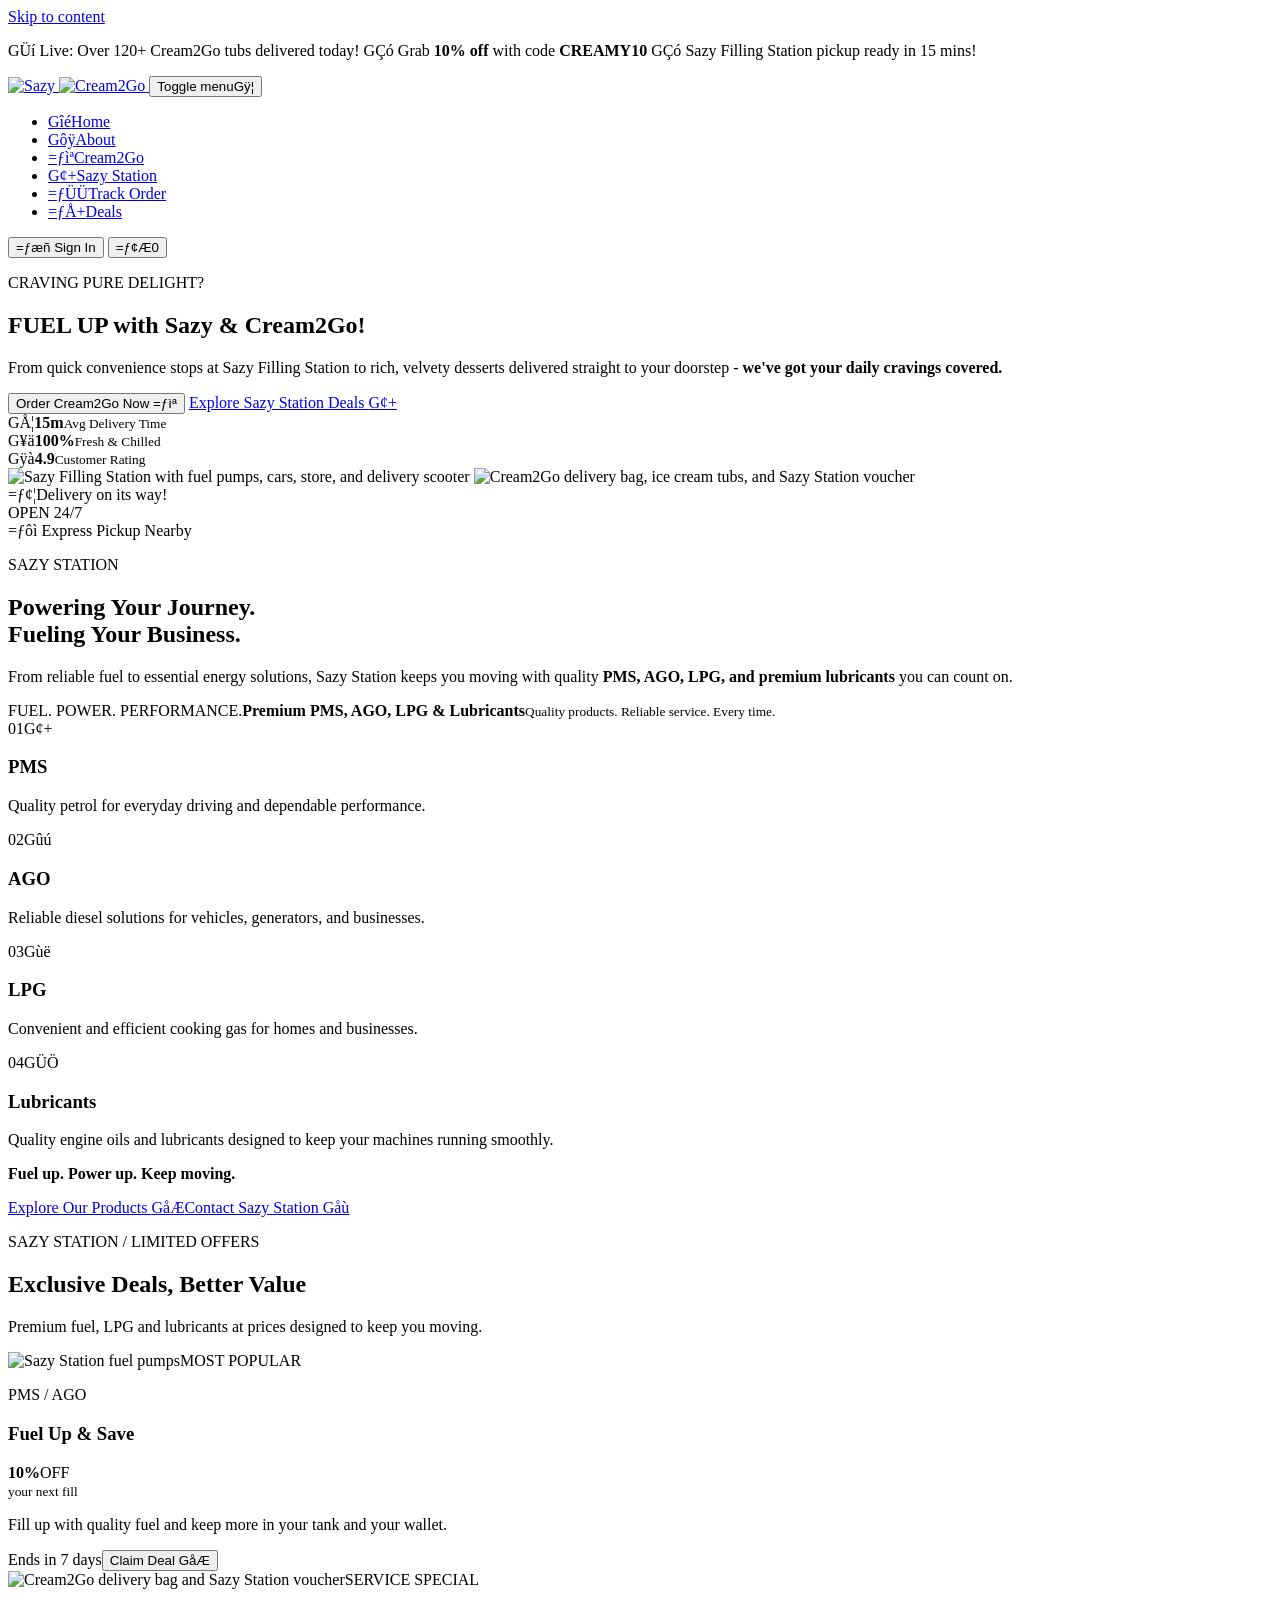
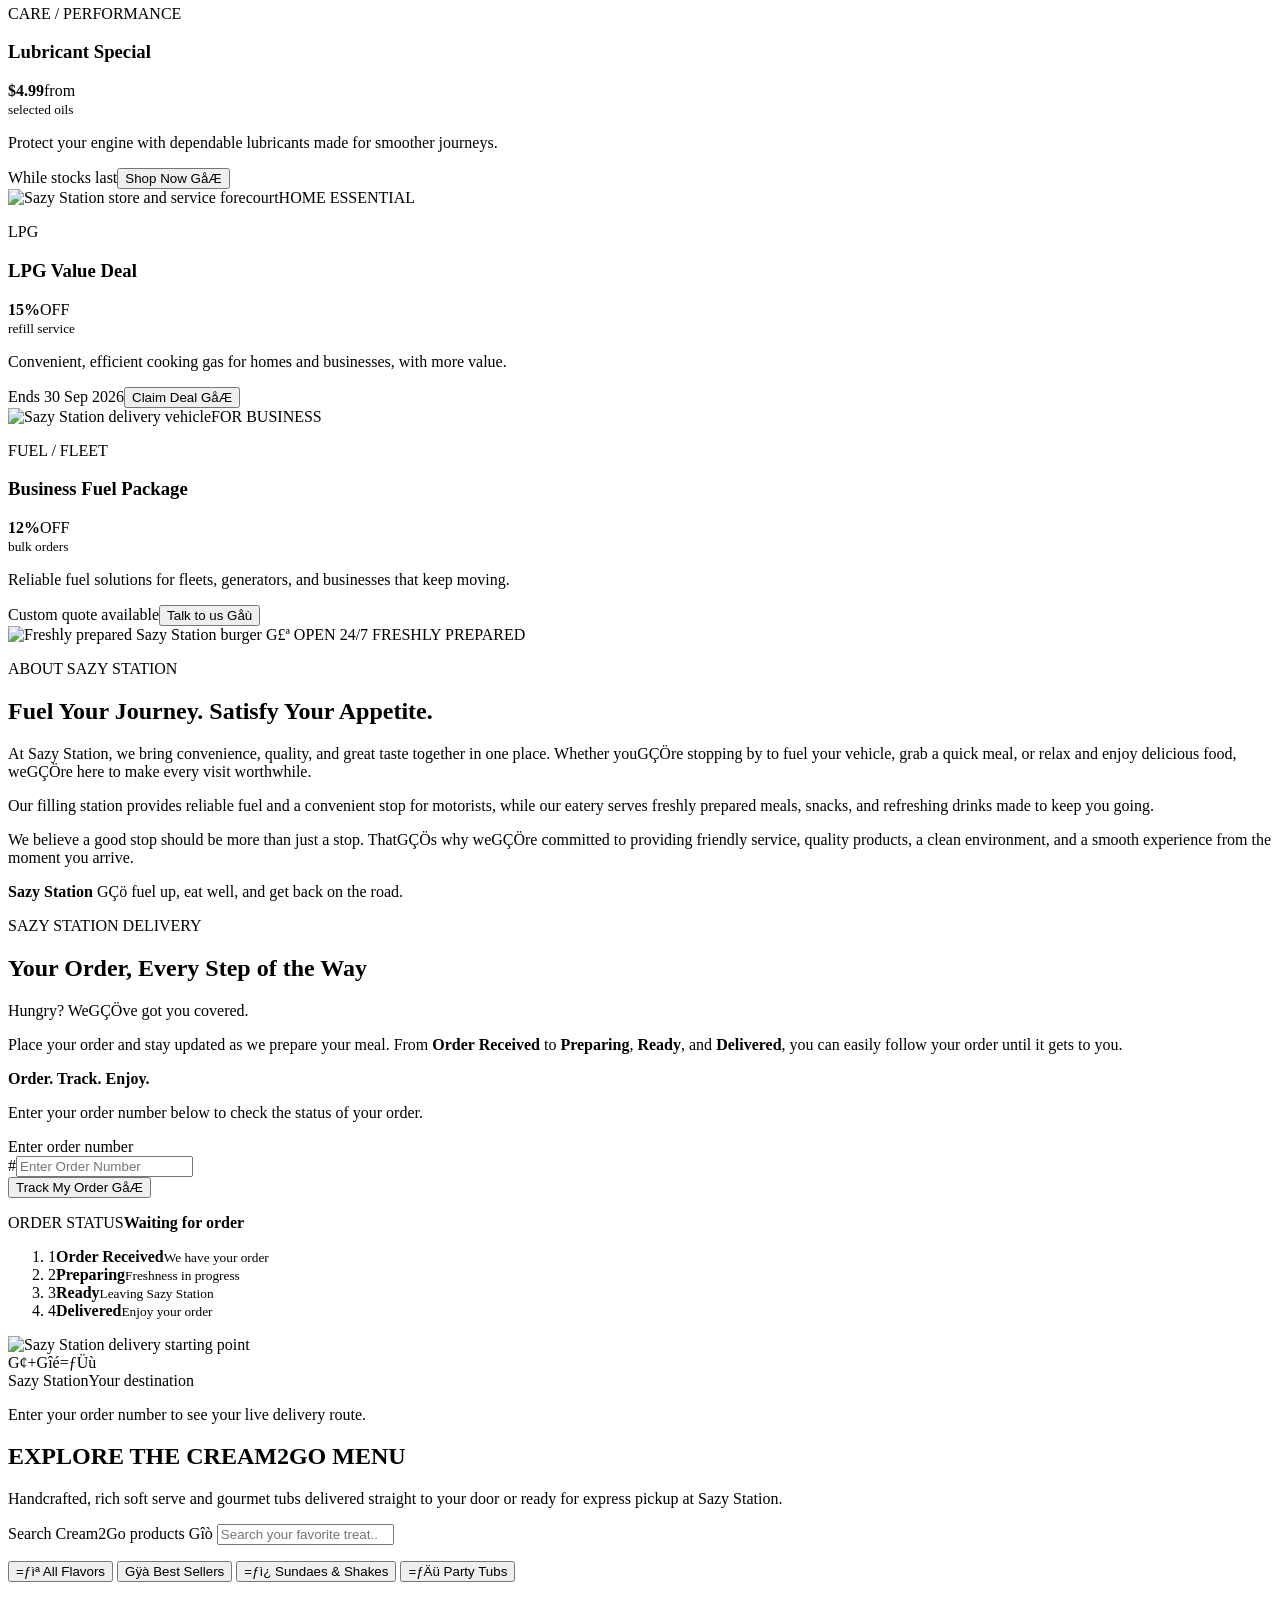
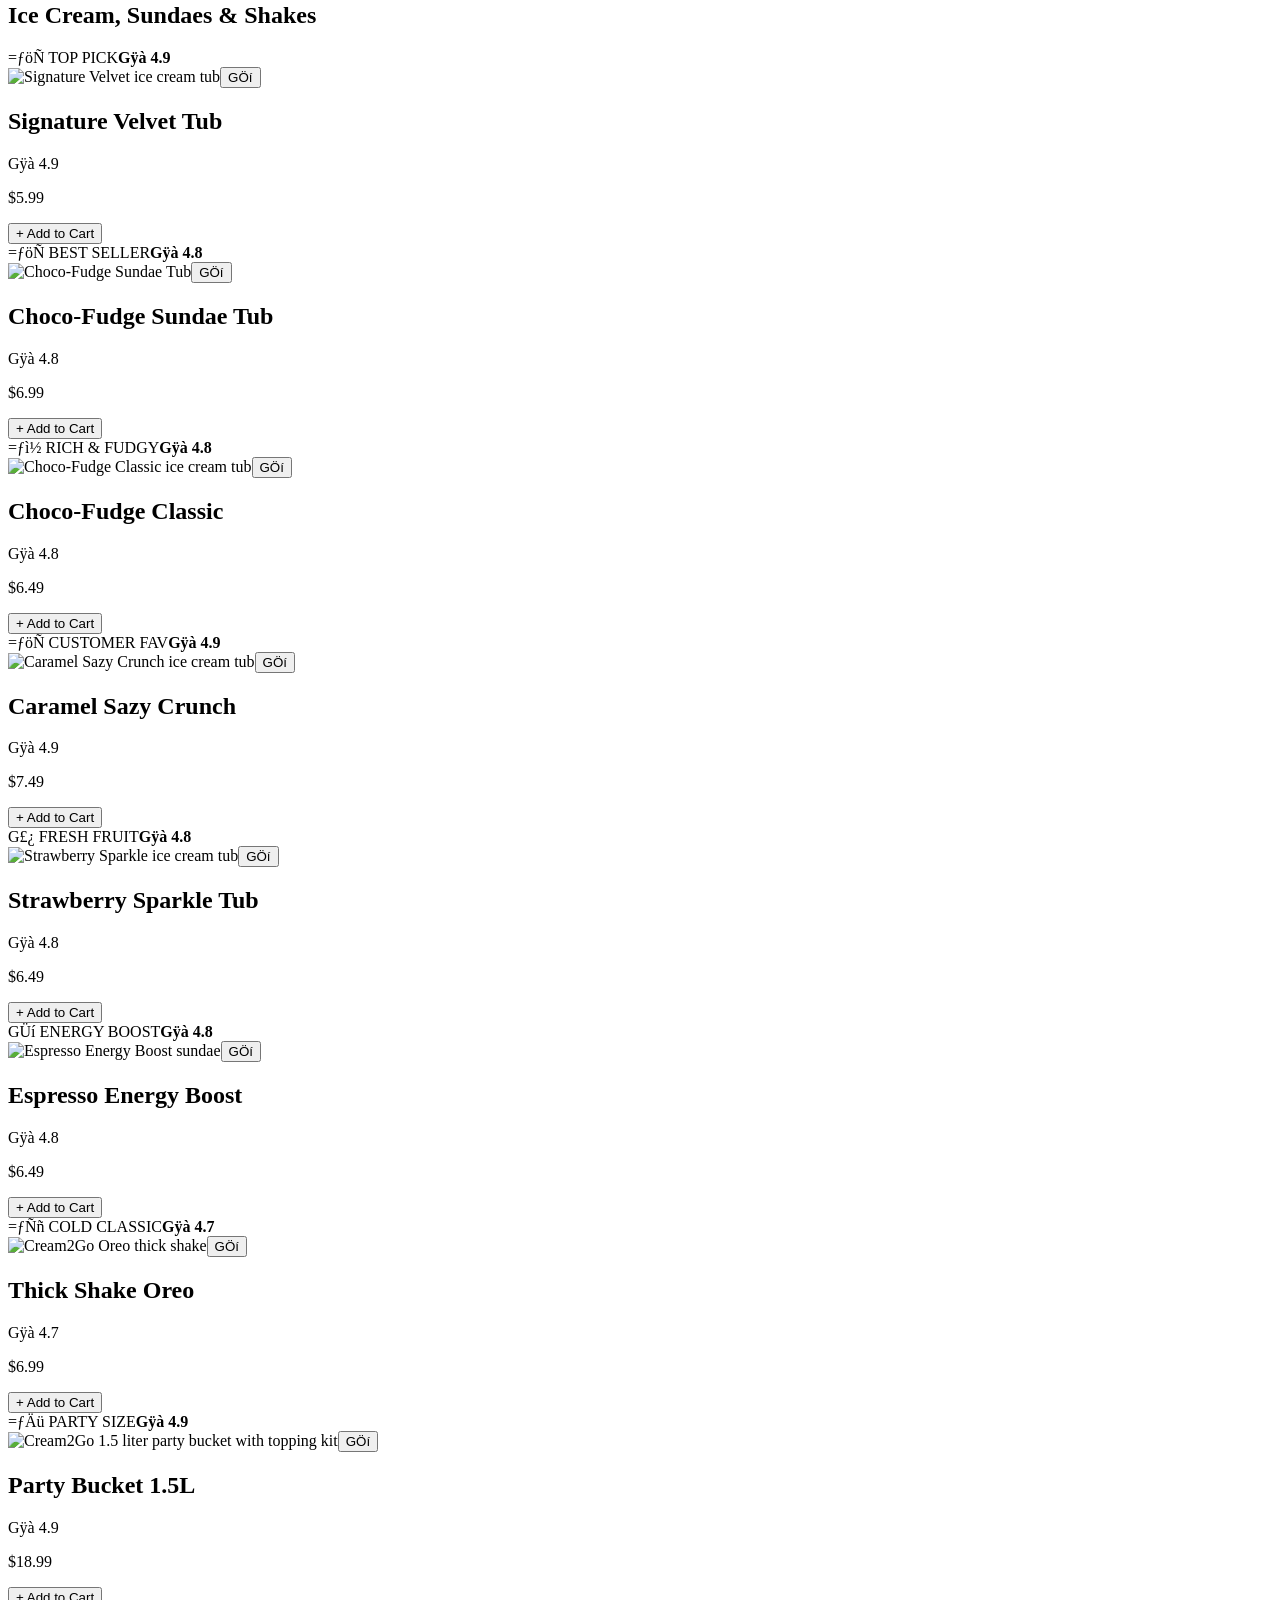
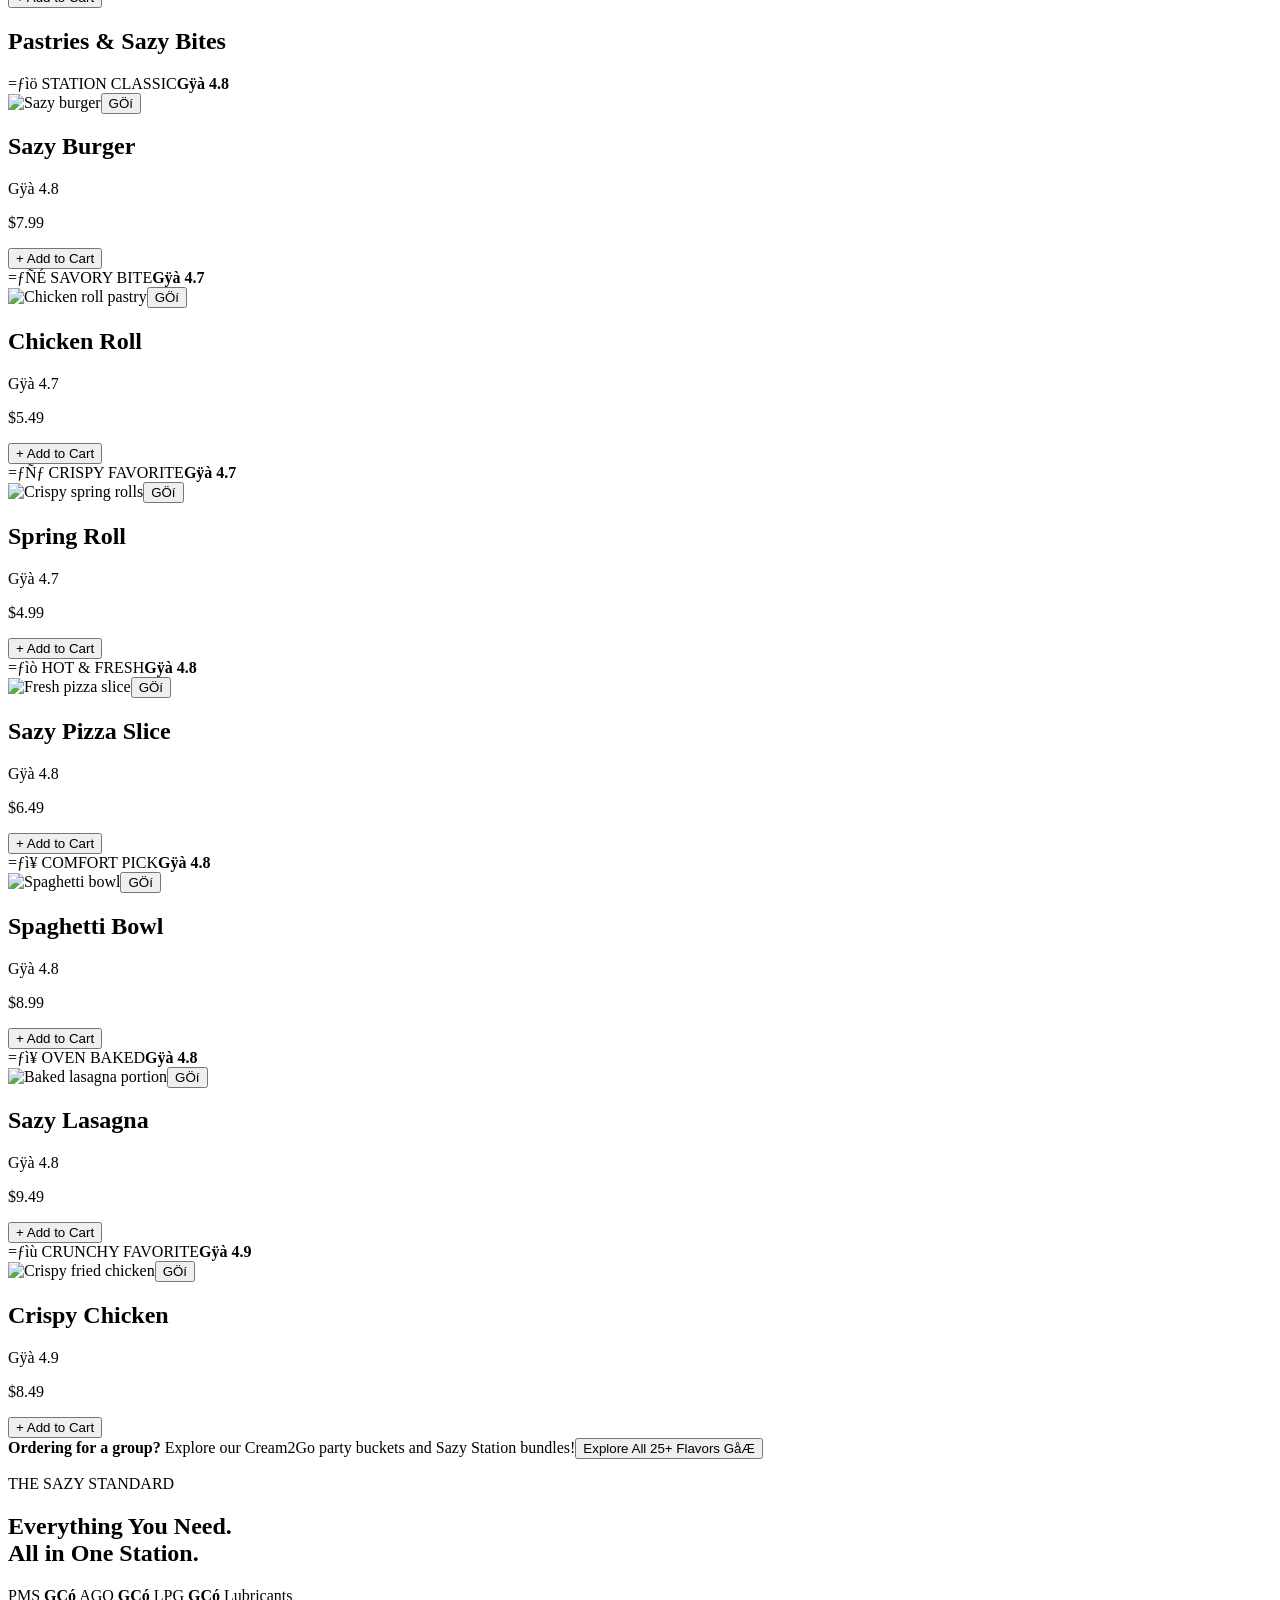
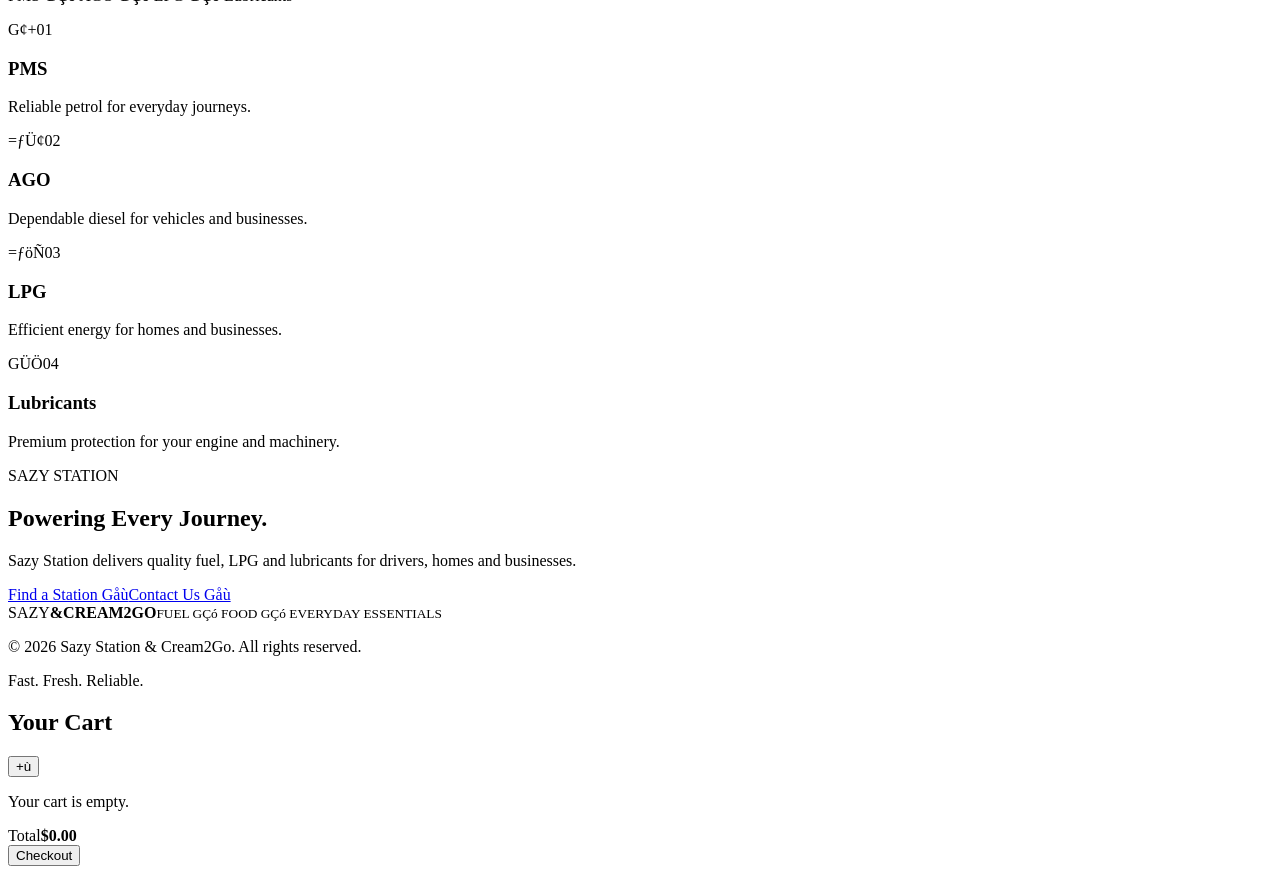
==== commit 5d1956a9: "Add staff authentication and contact page" ====
--- a/HTML/index.html
+++ b/HTML/index.html
@@ -85,7 +85,7 @@
 					<article class="fuel-card"><span class="fuel-card__number">03</span><span class="fuel-card__icon" aria-hidden="true">Gùë</span><h3>LPG</h3><p>Convenient and efficient cooking gas for homes and businesses.</p></article>
 					<article class="fuel-card"><span class="fuel-card__number">04</span><span class="fuel-card__icon" aria-hidden="true">GÜÖ</span><h3>Lubricants</h3><p>Quality engine oils and lubricants designed to keep your machines running smoothly.</p></article>
 				</div>
-				<div class="fuel-section__footer"><p><strong>Fuel up. Power up. Keep moving.</strong></p><div class="fuel-section__actions"><a class="button button--primary button--pill" href="#menu">Explore Our Products <span aria-hidden="true">GåÆ</span></a><button class="button button--outline button--pill" type="button" data-action="contact">Contact Sazy Station <span aria-hidden="true">Gåù</span></button></div></div>
+				<div class="fuel-section__footer"><p><strong>Fuel up. Power up. Keep moving.</strong></p><div class="fuel-section__actions"><a class="button button--primary button--pill" href="#menu">Explore Our Products <span aria-hidden="true">GåÆ</span></a><a class="button button--outline button--pill" href="../contact.html">Contact Sazy Station <span aria-hidden="true">Gåù</span></a></div></div>
 			</section>
 
 			<section id="deals" class="deals-section container" aria-labelledby="deals-title">
@@ -223,7 +223,7 @@
 		</main>
 
 		<footer class="site-footer">
-			<div class="site-footer__inner container"><div class="site-footer__copy"><p class="site-footer__eyebrow">SAZY STATION</p><h2>Powering Every Journey.</h2><p>Sazy Station delivers quality fuel, LPG and lubricants for drivers, homes and businesses.</p><div class="site-footer__actions"><a class="button button--primary button--pill" href="#station">Find a Station <span aria-hidden="true">Gåù</span></a><button class="button button--outline button--pill" type="button" data-action="contact">Contact Us <span aria-hidden="true">Gåù</span></button></div></div><div class="site-footer__mark" aria-hidden="true"><span>SAZY</span><b>&amp;</b><strong>CREAM2GO</strong><small>FUEL GÇó FOOD GÇó EVERYDAY ESSENTIALS</small></div></div>
+			<div class="site-footer__inner container"><div class="site-footer__copy"><p class="site-footer__eyebrow">SAZY STATION</p><h2>Powering Every Journey.</h2><p>Sazy Station delivers quality fuel, LPG and lubricants for drivers, homes and businesses.</p><div class="site-footer__actions"><a class="button button--primary button--pill" href="#station">Find a Station <span aria-hidden="true">Gåù</span></a><a class="button button--outline button--pill" href="../contact.html">Contact Us <span aria-hidden="true">Gåù</span></a></div></div><div class="site-footer__mark" aria-hidden="true"><span>SAZY</span><b>&amp;</b><strong>CREAM2GO</strong><small>FUEL GÇó FOOD GÇó EVERYDAY ESSENTIALS</small></div></div>
 			<div class="site-footer__bottom container"><p>&copy; <span data-current-year>2026</span> Sazy Station &amp; Cream2Go. All rights reserved.</p><span>Fast. Fresh. Reliable.</span></div>
 		</footer>
 		<div class="cart-backdrop" data-cart-close></div>
